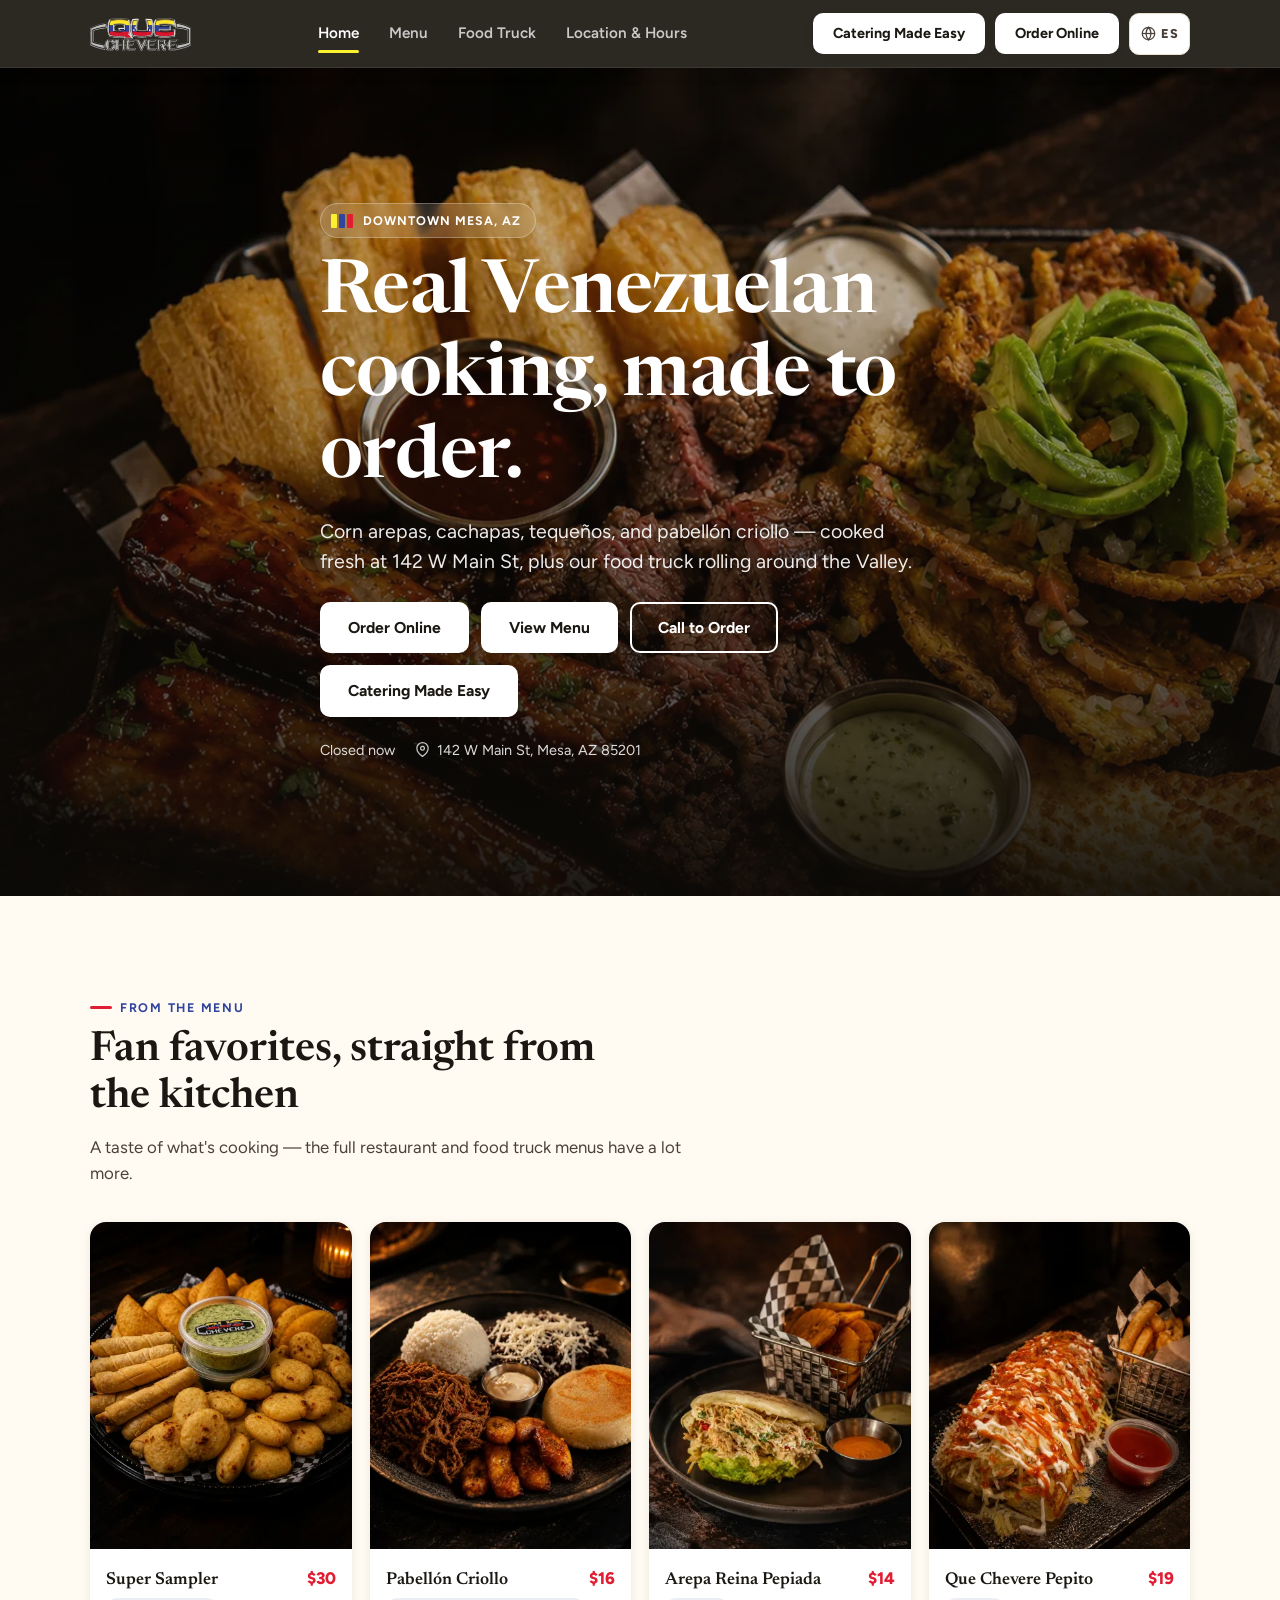
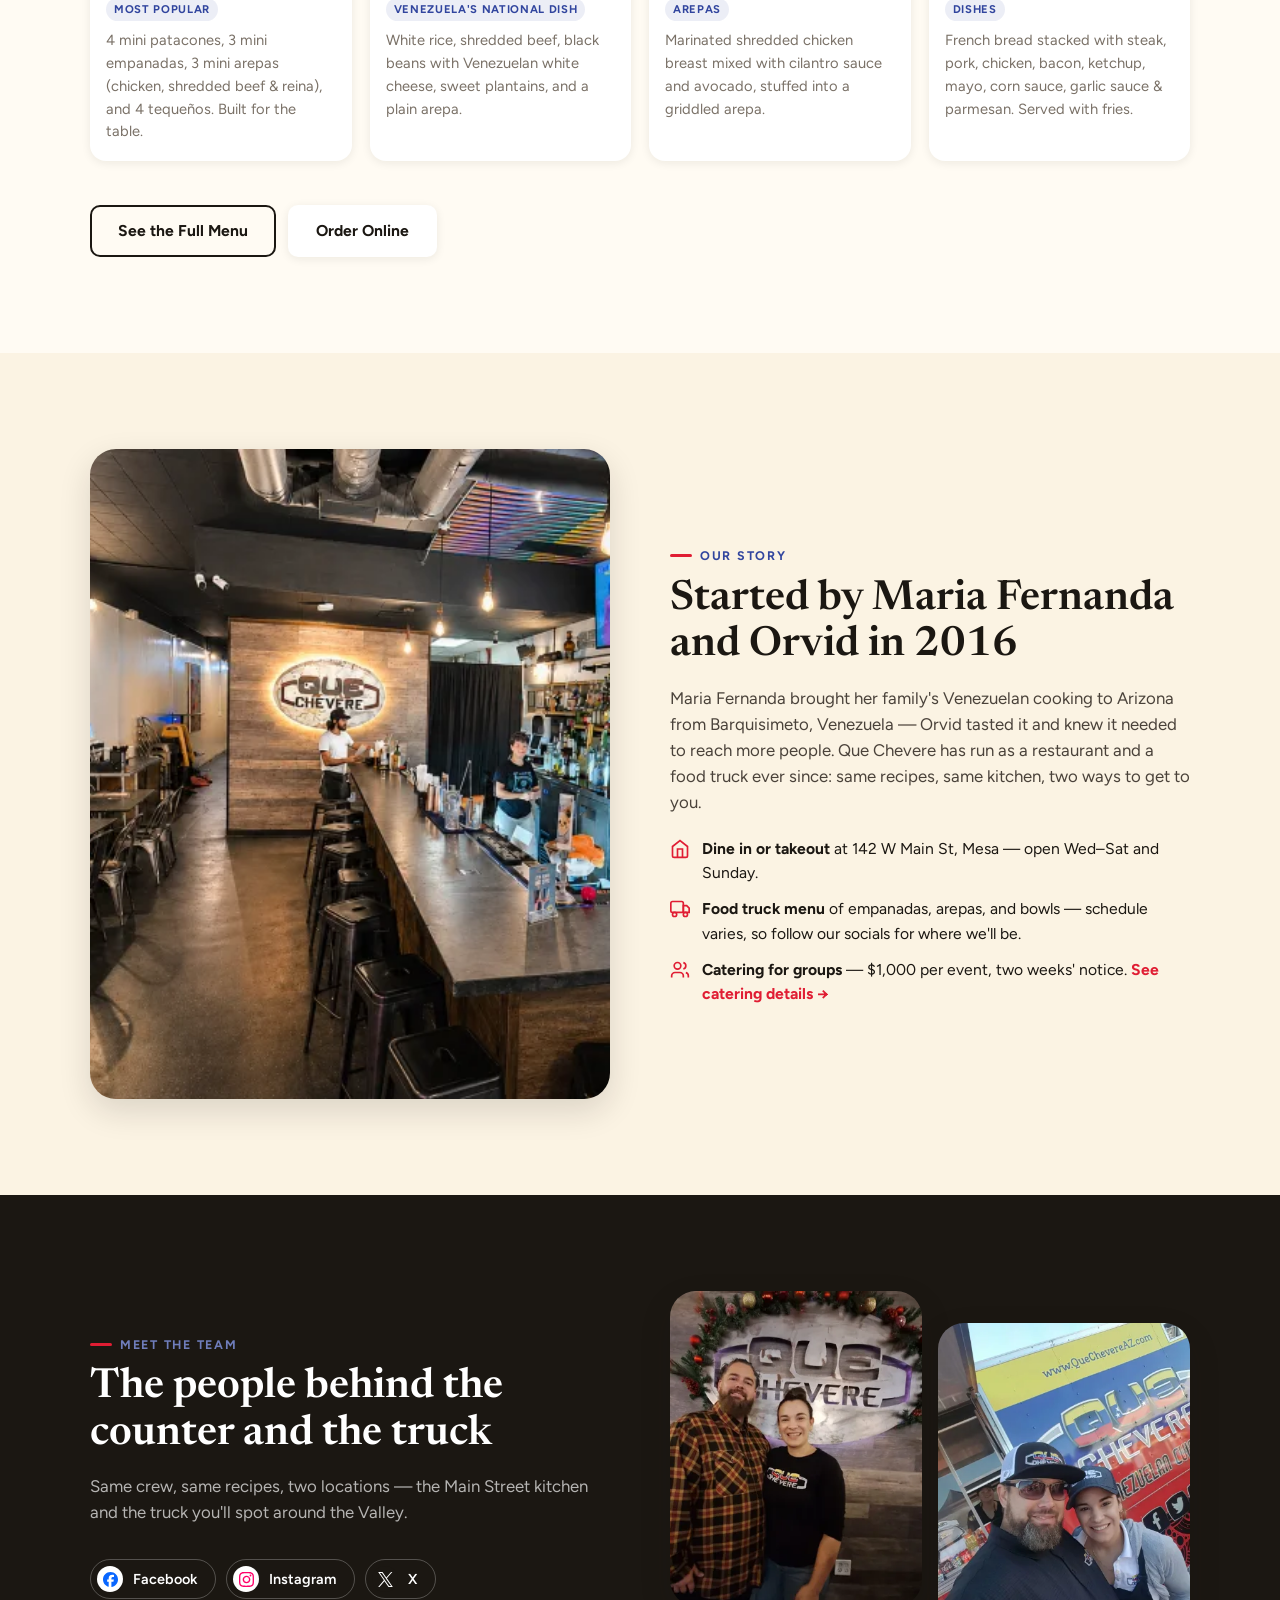
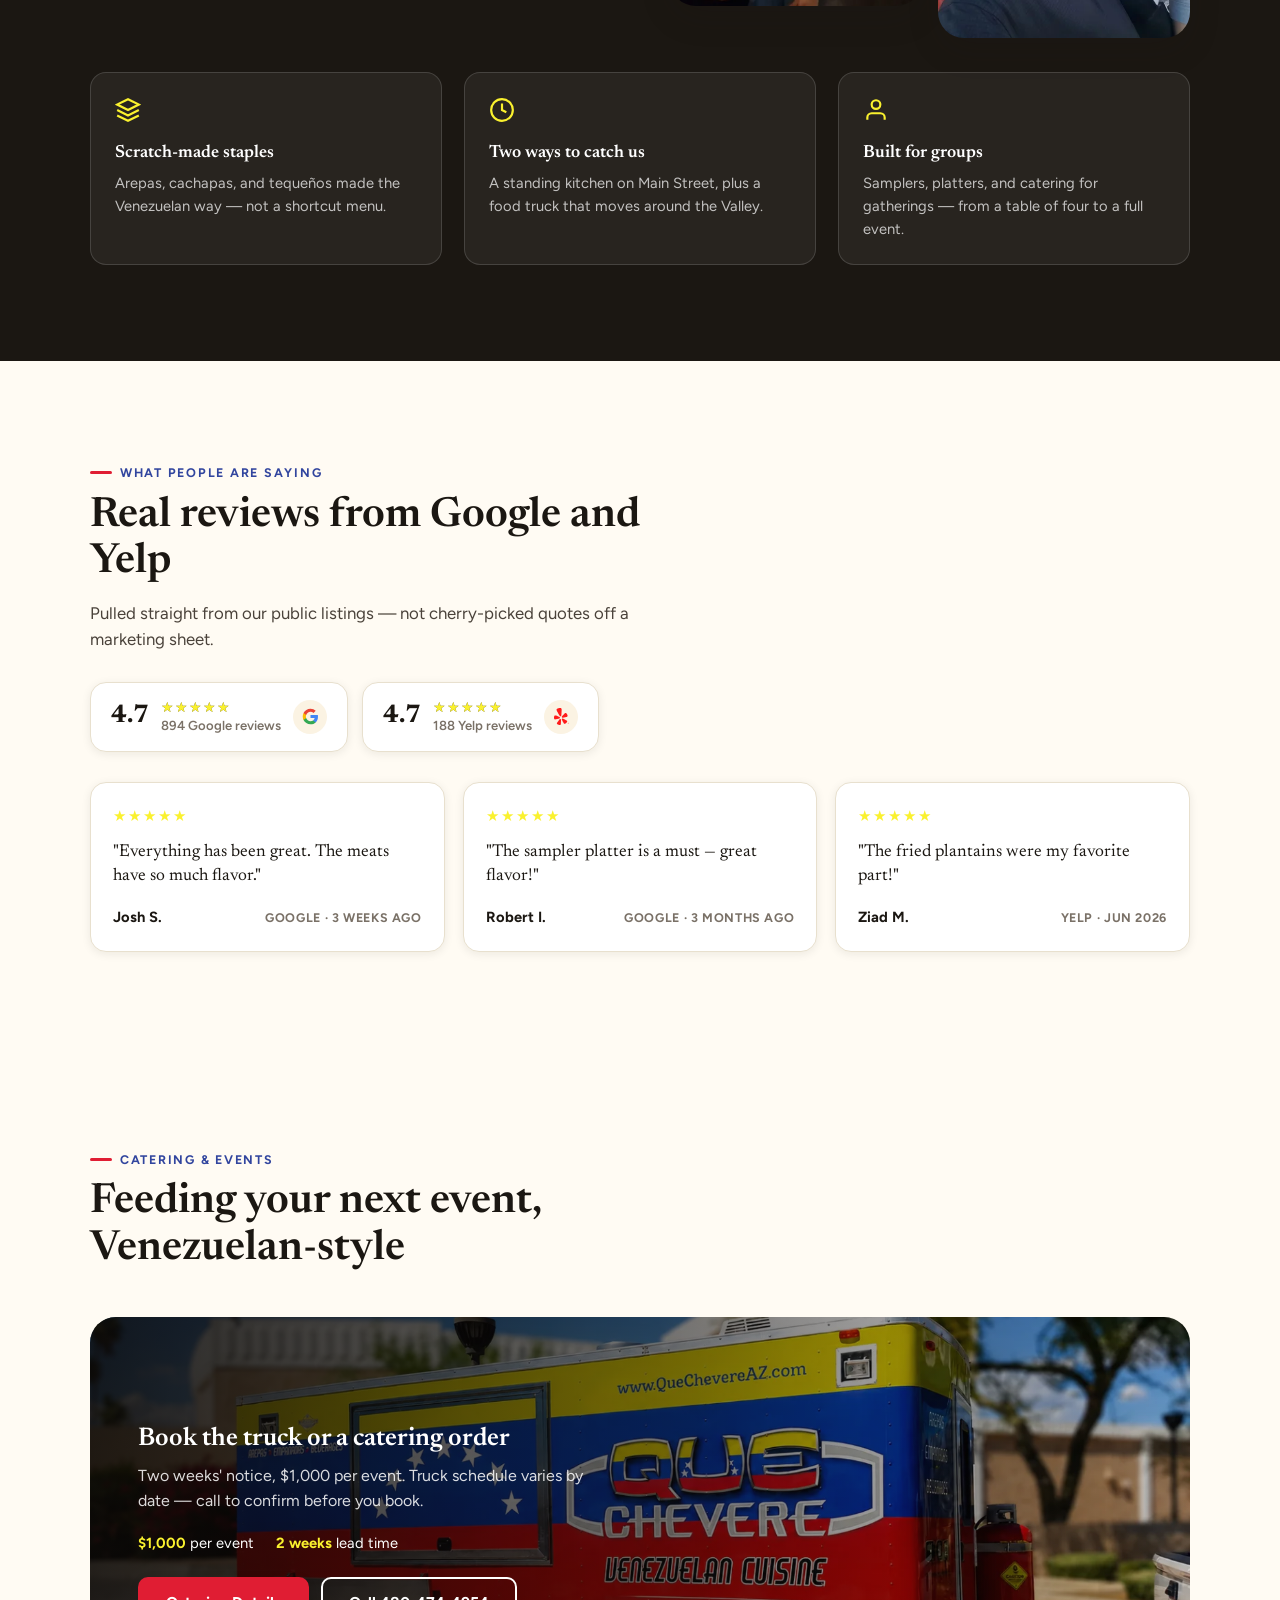
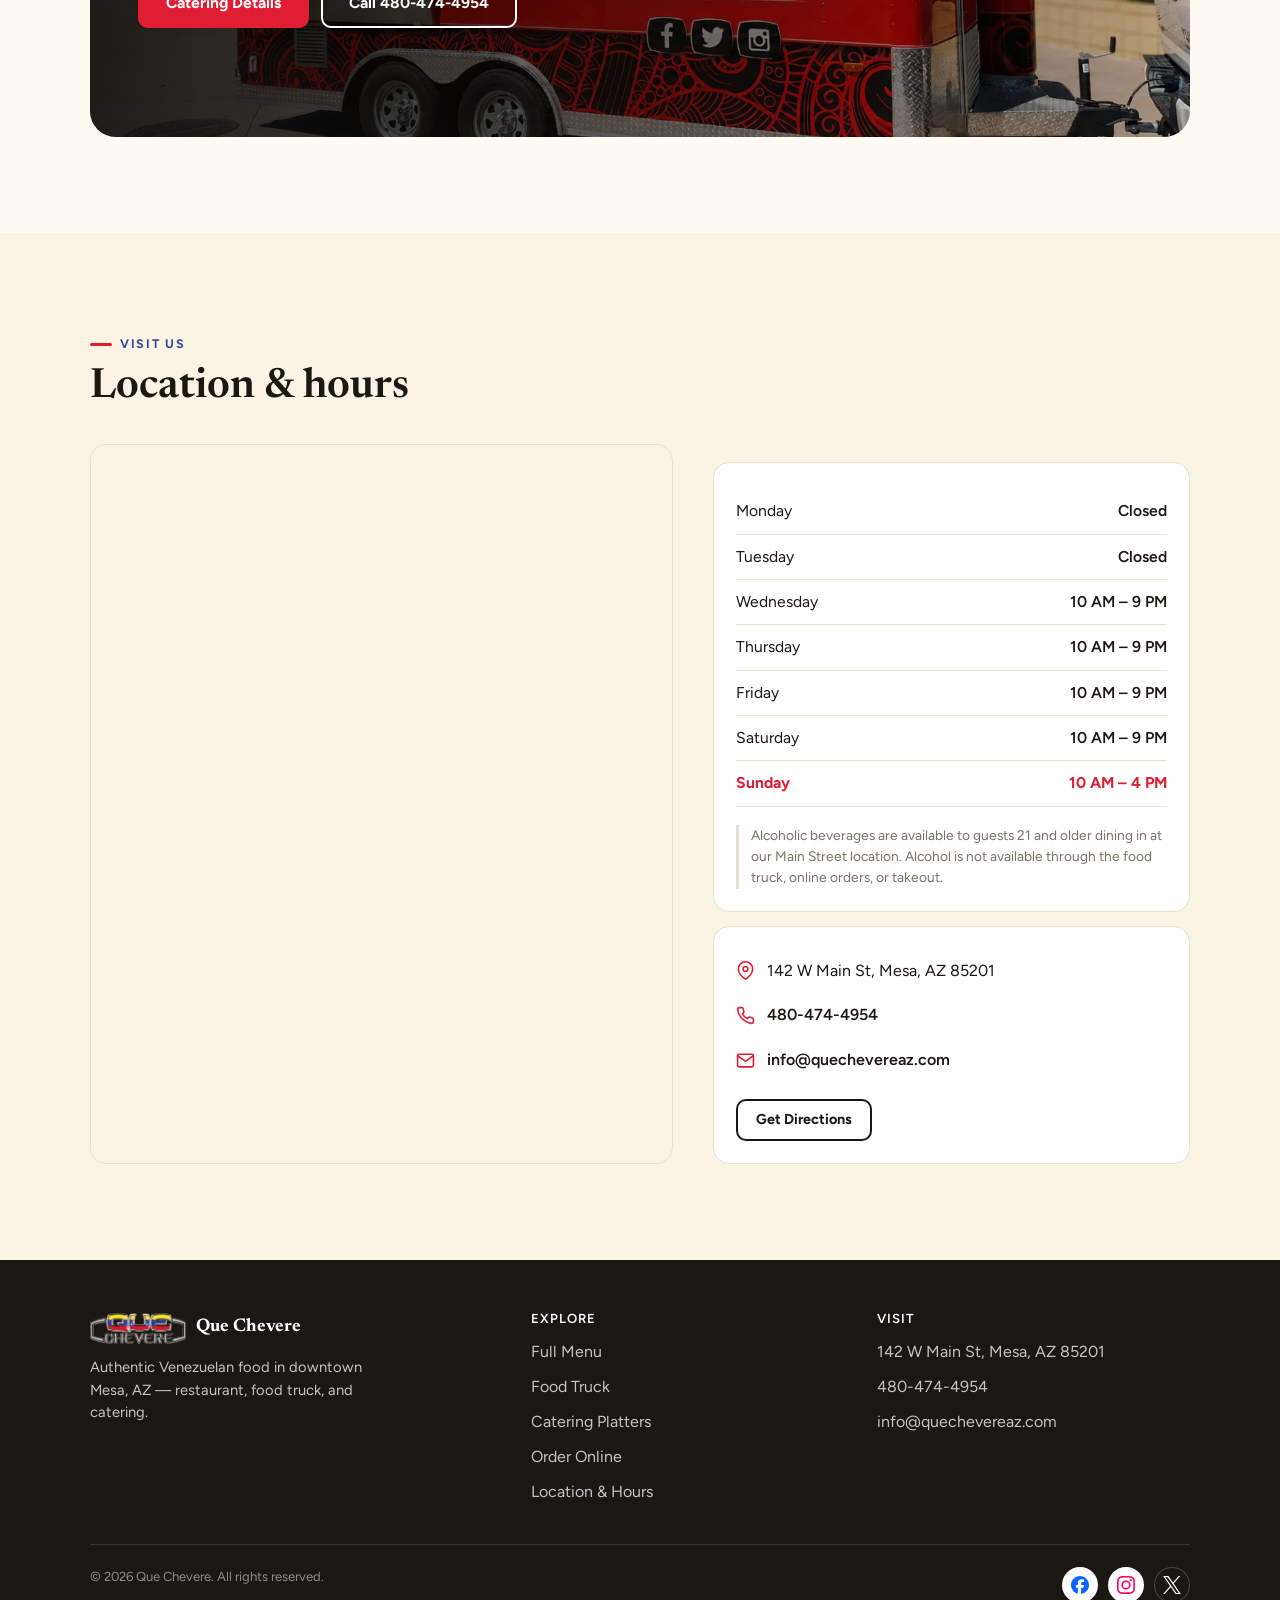
==== index.html @ d68f0d29 "Delete unused carousel images, recolor Catering/Order Online buttons, swap fonts - Remove the now-or" ====
<!DOCTYPE html>
<html lang="en">
<head>
<meta charset="UTF-8">
<meta name="viewport" content="width=device-width, initial-scale=1">
<title data-i18n="home.meta_title">Que Chevere — Authentic Venezuelan Restaurant &amp; Food Truck in Mesa, AZ</title>
<meta name="description" content="Que Chevere serves scratch-made Venezuelan arepas, cachapas, tequeños, and pabellón criollo in downtown Mesa, AZ — dine in, order online, or catch the food truck. 142 W Main St, Mesa, AZ 85201." data-i18n-content="home.meta_desc">
<link rel="canonical" href="https://quechevereaz.com/">
<meta property="og:title" content="Que Chevere — Authentic Venezuelan Restaurant &amp; Food Truck in Mesa, AZ" data-i18n-content="home.og_title">
<meta property="og:description" content="Scratch-made Venezuelan arepas, cachapas, tequeños, and pabellón criollo. Dine in, order online, or catch the food truck around the Valley." data-i18n-content="home.og_desc">
<meta property="og:type" content="restaurant">
<meta property="og:image" content="https://quechevereaz.com/assets/images%20-%20optimized/house-grill-platter-1122w.webp">
<meta name="theme-color" content="#31459E">
<link rel="icon" href="assets/images%20-%20optimized/logo-400w.webp" type="image/webp">
<link rel="apple-touch-icon" href="assets/images%20-%20optimized/logo-400w.webp">
<link rel="stylesheet" href="assets/css/style.css">
<script type="application/ld+json">
{
  "@context": "https://schema.org",
  "@type": "Restaurant",
  "name": "Que Chevere",
  "servesCuisine": "Venezuelan",
  "url": "https://quechevereaz.com/",
  "telephone": "+1-480-474-4954",
  "email": "info@quechevereaz.com",
  "image": "https://quechevereaz.com/assets/images%20-%20optimized/house-grill-platter-1122w.webp",
  "address": {
    "@type": "PostalAddress",
    "streetAddress": "142 W Main St",
    "addressLocality": "Mesa",
    "addressRegion": "AZ",
    "postalCode": "85201",
    "addressCountry": "US"
  },
  "menu": "https://quechevereaz.com/menu.html",
  "acceptsReservations": "False",
  "openingHoursSpecification": [
    { "@type": "OpeningHoursSpecification", "dayOfWeek": ["Wednesday","Thursday","Friday","Saturday"], "opens": "10:00", "closes": "21:00" },
    { "@type": "OpeningHoursSpecification", "dayOfWeek": "Sunday", "opens": "10:00", "closes": "16:00" }
  ],
  "sameAs": [
    "https://www.facebook.com/quechevereaz/",
    "https://www.instagram.com/quechevereaz",
    "https://x.com/quechevereaz"
  ]
}
</script>
</head>
<body class="has-mobile-bar">
<a class="skip-link" href="#main">Skip to content</a>

<header class="site-header">
  <div class="container">
    <a href="index.html" class="brand">
      <img src="assets/images%20-%20optimized/logo-400w.webp" alt="Que Chevere logo">
    </a>
    <nav class="main-nav" aria-label="Primary">
      <a href="index.html" class="is-active" data-i18n="nav.home">Home</a>
      <a href="menu.html" data-i18n="nav.menu">Menu</a>
      <a href="catering.html" data-i18n="nav.catering">Food Truck</a>
      <a href="index.html#location" data-i18n="nav.location">Location &amp; Hours</a>
    </nav>
    <div class="header-actions">
      <a href="platters.html" class="btn btn-sm btn-catering" data-i18n="header.catering">Catering Made Easy</a>
      <a href="https://my-site-109978-105530.square.site/" target="_blank" rel="noopener" class="btn btn-primary btn-sm btn-order" data-i18n="header.order">Order Online</a>
      <button class="lang-toggle" type="button" data-lang-toggle aria-label="Switch to Spanish">
        <svg viewBox="0 0 24 24" fill="none" stroke="currentColor" stroke-width="2"><circle cx="12" cy="12" r="10"/><path d="M2 12h20"/><path d="M12 2a15.3 15.3 0 0 1 4 10 15.3 15.3 0 0 1-4 10 15.3 15.3 0 0 1-4-10 15.3 15.3 0 0 1 4-10z"/></svg>
        <span data-lang-label>ES</span>
      </button>
      <button class="nav-toggle" aria-label="Open menu" aria-expanded="false" data-i18n-aria-label="navtoggle.aria_open">
        <svg viewBox="0 0 24 24" fill="none" stroke="currentColor" stroke-width="2"><path d="M4 7h16M4 12h16M4 17h16"/></svg>
      </button>
    </div>
  </div>
</header>
<nav class="mobile-nav" aria-label="Mobile">
  <a href="index.html" data-i18n="nav.home">Home</a>
  <a href="menu.html" data-i18n="nav.menu">Menu</a>
  <a href="catering.html" data-i18n="nav.catering">Food Truck</a>
  <a href="index.html#location" data-i18n="nav.location">Location &amp; Hours</a>
  <button class="lang-row" type="button" data-lang-toggle aria-label="Switch to Spanish">
    <span data-lang-label-full>Español</span>
    <svg viewBox="0 0 24 24" fill="none" stroke="currentColor" stroke-width="2"><circle cx="12" cy="12" r="10"/><path d="M2 12h20"/><path d="M12 2a15.3 15.3 0 0 1 4 10 15.3 15.3 0 0 1-4 10 15.3 15.3 0 0 1-4-10 15.3 15.3 0 0 1 4-10z"/></svg>
  </button>
  <div class="cta-row">
    <a href="https://my-site-109978-105530.square.site/" target="_blank" rel="noopener" class="btn btn-primary" data-i18n="header.order">Order Online</a>
    <a href="platters.html" class="btn btn-catering" data-i18n="header.catering">Catering Made Easy</a>
  </div>
</nav>

<main id="main">

  <!-- ============ HERO ============ -->
  <section class="hero">
    <img
      src="assets/images%20-%20optimized/house-grill-platter-1122w.webp"
      srcset="assets/images%20-%20optimized/house-grill-platter-400w.webp 400w,
              assets/images%20-%20optimized/house-grill-platter-800w.webp 800w,
              assets/images%20-%20optimized/house-grill-platter-1122w.webp 1122w"
      sizes="100vw"
      alt="A shareable Que Chevere grill platter with churrasco, ribs, tostones, avocado, and dipping sauces"
      fetchpriority="high" decoding="async">
    <div class="container hero-content">
      <span class="hero-eyebrow"><span class="flag"><span></span><span></span><span></span></span> <span data-i18n="home.hero_eyebrow">Downtown Mesa, AZ</span></span>
      <h1 data-i18n="home.hero_title">Real Venezuelan cooking, made to order.</h1>
      <p class="hero-sub" data-i18n="home.hero_sub">Corn arepas, cachapas, tequeños, and pabellón criollo — cooked fresh at 142 W Main St, plus our food truck rolling around the Valley.</p>
      <div class="cta-row">
        <a href="https://my-site-109978-105530.square.site/" target="_blank" rel="noopener" class="btn btn-primary" data-i18n="header.order">Order Online</a>
        <a href="menu.html" class="btn btn-light" data-i18n="home.hero_cta_menu">View Menu</a>
        <a href="tel:+14804744954" class="btn btn-outline" data-i18n="home.hero_cta_call">Call to Order</a>
        <a href="platters.html" class="btn btn-catering" data-i18n="header.catering">Catering Made Easy</a>
      </div>
      <div class="hero-meta">
        <span data-hours-status>Checking hours…</span>
        <span>
          <svg viewBox="0 0 24 24" fill="none" stroke="currentColor" stroke-width="2"><path d="M21 10c0 7-9 13-9 13s-9-6-9-13a9 9 0 0 1 18 0z"/><circle cx="12" cy="10" r="3"/></svg>
          <span data-i18n="home.hero_address_label">142 W Main St, Mesa, AZ 85201</span>
        </span>
      </div>
    </div>
  </section>

  <!-- ============ FAN FAVORITES (food proof + featured dish cards) ============ -->
  <section id="menu">
    <div class="container">
      <span class="eyebrow" data-i18n="home.favs_eyebrow">From the Menu</span>
      <h2 class="section-heading" data-i18n="home.favs_heading">Fan favorites, straight from the kitchen</h2>
      <p class="section-lede" data-i18n="home.favs_lede">A taste of what's cooking — the full restaurant and food truck menus have a lot more.</p>

      <div class="dish-grid">
        <article class="dish-card">
          <div class="dish-card__media">
            <img src="assets/images%20-%20optimized/pasapalos-sampler-800w.webp"
                 srcset="assets/images%20-%20optimized/pasapalos-sampler-400w.webp 400w, assets/images%20-%20optimized/pasapalos-sampler-800w.webp 800w, assets/images%20-%20optimized/pasapalos-sampler-1122w.webp 1122w"
                 sizes="(min-width: 1080px) 25vw, (min-width: 640px) 50vw, 100vw"
                 alt="Super Sampler platter with tequeños, mini empanadas, and mini arepas at Que Chevere" loading="lazy" decoding="async">
          </div>
          <div class="dish-card__body">
            <div class="dish-card__top">
              <span class="dish-card__name">Super Sampler</span>
              <span class="dish-card__price">$30</span>
            </div>
            <span class="dish-card__tag" data-i18n="home.card1_tag">Most Popular</span>
            <p class="dish-card__desc" data-i18n="home.card1_desc">4 mini patacones, 3 mini empanadas, 3 mini arepas (chicken, shredded beef &amp; reina), and 4 tequeños. Built for the table.</p>
          </div>
        </article>

        <article class="dish-card">
          <div class="dish-card__media">
            <img src="assets/images%20-%20optimized/pabellon-criollo-800w.webp"
                 srcset="assets/images%20-%20optimized/pabellon-criollo-400w.webp 400w, assets/images%20-%20optimized/pabellon-criollo-800w.webp 800w, assets/images%20-%20optimized/pabellon-criollo-1122w.webp 1122w"
                 sizes="(min-width: 1080px) 25vw, (min-width: 640px) 50vw, 100vw"
                 alt="Pabellón Criollo with shredded beef, black beans, white rice, sweet plantains, and arepa" loading="lazy" decoding="async">
          </div>
          <div class="dish-card__body">
            <div class="dish-card__top">
              <span class="dish-card__name">Pabellón Criollo</span>
              <span class="dish-card__price">$16</span>
            </div>
            <span class="dish-card__tag" data-i18n="home.card2_tag">Venezuela's National Dish</span>
            <p class="dish-card__desc" data-i18n="home.card2_desc">White rice, shredded beef, black beans with Venezuelan white cheese, sweet plantains, and a plain arepa.</p>
          </div>
        </article>

        <article class="dish-card">
          <div class="dish-card__media">
            <img src="assets/images%20-%20optimized/reina-pepiada-800w.webp"
                 srcset="assets/images%20-%20optimized/reina-pepiada-400w.webp 400w, assets/images%20-%20optimized/reina-pepiada-800w.webp 800w, assets/images%20-%20optimized/reina-pepiada-1122w.webp 1122w"
                 sizes="(min-width: 1080px) 25vw, (min-width: 640px) 50vw, 100vw"
                 alt="Arepa Reina Pepiada stuffed with marinated shredded chicken, cilantro sauce, and avocado" loading="lazy" decoding="async">
          </div>
          <div class="dish-card__body">
            <div class="dish-card__top">
              <span class="dish-card__name">Arepa Reina Pepiada</span>
              <span class="dish-card__price">$14</span>
            </div>
            <span class="dish-card__tag" data-i18n="home.card3_tag">Arepas</span>
            <p class="dish-card__desc" data-i18n="home.card3_desc">Marinated shredded chicken breast mixed with cilantro sauce and avocado, stuffed into a griddled arepa.</p>
          </div>
        </article>

        <article class="dish-card">
          <div class="dish-card__media">
            <img src="assets/images%20-%20optimized/pepito-800w.webp"
                 srcset="assets/images%20-%20optimized/pepito-400w.webp 400w, assets/images%20-%20optimized/pepito-800w.webp 800w, assets/images%20-%20optimized/pepito-1122w.webp 1122w"
                 sizes="(min-width: 1080px) 25vw, (min-width: 640px) 50vw, 100vw"
                 alt="Que Chevere Pepito, a stuffed French bread sandwich with steak, pork, chicken, bacon, and cheese" loading="lazy" decoding="async">
          </div>
          <div class="dish-card__body">
            <div class="dish-card__top">
              <span class="dish-card__name">Que Chevere Pepito</span>
              <span class="dish-card__price">$19</span>
            </div>
            <span class="dish-card__tag" data-i18n="home.card4_tag">Dishes</span>
            <p class="dish-card__desc" data-i18n="home.card4_desc">French bread stacked with steak, pork, chicken, bacon, ketchup, mayo, corn sauce, garlic sauce &amp; parmesan. Served with fries.</p>
          </div>
        </article>
      </div>

      <div class="cta-row mt-lg">
        <a href="menu.html" class="btn btn-outline-dark" data-i18n="home.see_full_menu">See the Full Menu</a>
        <a href="https://my-site-109978-105530.square.site/" target="_blank" rel="noopener" class="btn btn-primary" data-i18n="header.order">Order Online</a>
      </div>
    </div>
  </section>

  <!-- ============ STORY / TWO WAYS TO EAT ============ -->
  <section class="band-paper-dim">
    <div class="container split">
      <div class="split-media">
        <img src="assets/images%20-%20optimized/restaurant-interior-800w.webp"
             srcset="assets/images%20-%20optimized/restaurant-interior-400w.webp 400w, assets/images%20-%20optimized/restaurant-interior-800w.webp 800w, assets/images%20-%20optimized/restaurant-interior-1600w.webp 1600w"
             sizes="(min-width: 900px) 50vw, 100vw"
             alt="Que Chevere dining room interior in downtown Mesa" loading="lazy" decoding="async">
      </div>
      <div class="split-body">
        <span class="eyebrow" data-i18n="home.story_eyebrow">Our Story</span>
        <h2 class="section-heading" data-i18n="home.story_heading">Started by Maria Fernanda and Orvid in 2016</h2>
        <p class="section-lede" data-i18n="home.story_lede">Maria Fernanda brought her family's Venezuelan cooking to Arizona from Barquisimeto, Venezuela — Orvid tasted it and knew it needed to reach more people. Que Chevere has run as a restaurant and a food truck ever since: same recipes, same kitchen, two ways to get to you.</p>
        <ul class="fact-list">
          <li>
            <svg viewBox="0 0 24 24" fill="none" stroke="currentColor" stroke-width="2"><path d="M3 9l9-7 9 7v11a2 2 0 0 1-2 2H5a2 2 0 0 1-2-2z"/><path d="M9 22V12h6v10"/></svg>
            <span data-i18n-html="home.fact1_html"><strong>Dine in or takeout</strong> at 142 W Main St, Mesa — open Wed–Sat and Sunday.</span>
          </li>
          <li>
            <svg viewBox="0 0 24 24" fill="none" stroke="currentColor" stroke-width="2"><rect x="1" y="3" width="15" height="13" rx="2"/><path d="M16 8h4l3 3v5h-7z"/><circle cx="5.5" cy="18.5" r="2.5"/><circle cx="18.5" cy="18.5" r="2.5"/></svg>
            <span data-i18n-html="home.fact2_html"><strong>Food truck menu</strong> of empanadas, arepas, and bowls — schedule varies, so follow our socials for where we'll be.</span>
          </li>
          <li>
            <svg viewBox="0 0 24 24" fill="none" stroke="currentColor" stroke-width="2"><path d="M16 21v-2a4 4 0 0 0-4-4H6a4 4 0 0 0-4 4v2"/><circle cx="9" cy="7" r="4"/><path d="M22 21v-2a4 4 0 0 0-3-3.87"/><path d="M16 3.13a4 4 0 0 1 0 7.75"/></svg>
            <span data-i18n-html="home.fact3_html"><strong>Catering for groups</strong> — $1,000 per event, two weeks' notice. <a href="catering.html" style="color:var(--red); font-weight:700;">See catering details →</a></span>
          </li>
        </ul>
      </div>
    </div>
  </section>

  <!-- ============ TRUST / TEAM / SOCIAL ============ -->
  <section class="band-dark">
    <div class="container">
      <div class="split reverse">
        <div class="split-body">
          <span class="eyebrow" data-i18n="home.team_eyebrow">Meet the Team</span>
          <h2 class="section-heading" data-i18n="home.team_heading">The people behind the counter and the truck</h2>
          <p class="section-lede muted" data-i18n="home.team_lede">Same crew, same recipes, two locations — the Main Street kitchen and the truck you'll spot around the Valley.</p>
          <div class="social-row">
            <a class="social-pill" href="https://www.facebook.com/quechevereaz/" target="_blank" rel="noopener">
              <span class="social-pill__icon"><svg viewBox="0 0 24 24" fill="#0866FF" aria-hidden="true"><path d="M9.101 23.691v-7.98H6.627v-3.667h2.474v-1.58c0-4.085 1.848-5.978 5.858-5.978.401 0 .955.042 1.468.103a8.68 8.68 0 0 1 1.141.195v3.325a8.623 8.623 0 0 0-.653-.036 26.805 26.805 0 0 0-.733-.009c-.707 0-1.259.096-1.675.309a1.686 1.686 0 0 0-.679.622c-.258.42-.374.995-.374 1.752v1.297h3.919l-.386 2.103-.287 1.564h-3.246v8.245C19.396 23.238 24 18.179 24 12.044c0-6.627-5.373-12-12-12s-12 5.373-12 12c0 5.628 3.874 10.35 9.101 11.647Z"/></svg></span>
              Facebook
            </a>
            <a class="social-pill" href="https://www.instagram.com/quechevereaz" target="_blank" rel="noopener">
              <span class="social-pill__icon"><svg viewBox="0 0 24 24" fill="#FF0069" aria-hidden="true"><path d="M7.0301.084c-1.2768.0602-2.1487.264-2.911.5634-.7888.3075-1.4575.72-2.1228 1.3877-.6652.6677-1.075 1.3368-1.3802 2.127-.2954.7638-.4956 1.6365-.552 2.914-.0564 1.2775-.0689 1.6882-.0626 4.947.0062 3.2586.0206 3.6671.0825 4.9473.061 1.2765.264 2.1482.5635 2.9107.308.7889.72 1.4573 1.388 2.1228.6679.6655 1.3365 1.0743 2.1285 1.38.7632.295 1.6361.4961 2.9134.552 1.2773.056 1.6884.069 4.9462.0627 3.2578-.0062 3.668-.0207 4.9478-.0814 1.28-.0607 2.147-.2652 2.9098-.5633.7889-.3086 1.4578-.72 2.1228-1.3881.665-.6682 1.0745-1.3378 1.3795-2.1284.2957-.7632.4966-1.636.552-2.9124.056-1.2809.0692-1.6898.063-4.948-.0063-3.2583-.021-3.6668-.0817-4.9465-.0607-1.2797-.264-2.1487-.5633-2.9117-.3084-.7889-.72-1.4568-1.3876-2.1228C21.2982 1.33 20.628.9208 19.8378.6165 19.074.321 18.2017.1197 16.9244.0645 15.6471.0093 15.236-.005 11.977.0014 8.718.0076 8.31.0215 7.0301.0839m.1402 21.6932c-1.17-.0509-1.8053-.2453-2.2287-.408-.5606-.216-.96-.4771-1.3819-.895-.422-.4178-.6811-.8186-.9-1.378-.1644-.4234-.3624-1.058-.4171-2.228-.0595-1.2645-.072-1.6442-.079-4.848-.007-3.2037.0053-3.583.0607-4.848.05-1.169.2456-1.805.408-2.2282.216-.5613.4762-.96.895-1.3816.4188-.4217.8184-.6814 1.3783-.9003.423-.1651 1.0575-.3614 2.227-.4171 1.2655-.06 1.6447-.072 4.848-.079 3.2033-.007 3.5835.005 4.8495.0608 1.169.0508 1.8053.2445 2.228.408.5608.216.96.4754 1.3816.895.4217.4194.6816.8176.9005 1.3787.1653.4217.3617 1.056.4169 2.2263.0602 1.2655.0739 1.645.0796 4.848.0058 3.203-.0055 3.5834-.061 4.848-.051 1.17-.245 1.8055-.408 2.2294-.216.5604-.4763.96-.8954 1.3814-.419.4215-.8181.6811-1.3783.9-.4224.1649-1.0577.3617-2.2262.4174-1.2656.0595-1.6448.072-4.8493.079-3.2045.007-3.5825-.006-4.848-.0608M16.953 5.5864A1.44 1.44 0 1 0 18.39 4.144a1.44 1.44 0 0 0-1.437 1.4424M5.8385 12.012c.0067 3.4032 2.7706 6.1557 6.173 6.1493 3.4026-.0065 6.157-2.7701 6.1506-6.1733-.0065-3.4032-2.771-6.1565-6.174-6.1498-3.403.0067-6.156 2.771-6.1496 6.1738M8 12.0077a4 4 0 1 1 4.008 3.9921A3.9996 3.9996 0 0 1 8 12.0077"/></svg></span>
              Instagram
            </a>
            <a class="social-pill" href="https://x.com/quechevereaz" target="_blank" rel="noopener">
              <span class="social-pill__icon social-pill__icon--x"><svg viewBox="0 0 24 24" fill="#FFFFFF" aria-hidden="true"><path d="M14.234 10.162 22.977 0h-2.072l-7.591 8.824L7.251 0H.258l9.168 13.343L.258 24H2.33l8.016-9.318L16.749 24h6.993zm-2.837 3.299-.929-1.329L3.076 1.56h3.182l5.965 8.532.929 1.329 7.754 11.09h-3.182z"/></svg></span>
              X
            </a>
          </div>
        </div>
        <div class="split-media" style="display:grid; grid-template-columns:1fr 1fr; gap:16px;">
          <img src="assets/images%20-%20optimized/owners-store-800w.webp"
               srcset="assets/images%20-%20optimized/owners-store-400w.webp 400w, assets/images%20-%20optimized/owners-store-800w.webp 800w, assets/images%20-%20optimized/owners-store-926w.webp 926w"
               sizes="(min-width: 900px) 25vw, 45vw"
               alt="Que Chevere team at the Main Street restaurant" loading="lazy" decoding="async" style="border-radius:var(--radius-lg); box-shadow:var(--shadow-md); aspect-ratio:4/5; object-fit:cover;">
          <img src="assets/images%20-%20optimized/owners-food-truck-800w.webp"
               srcset="assets/images%20-%20optimized/owners-food-truck-400w.webp 400w, assets/images%20-%20optimized/owners-food-truck-800w.webp 800w, assets/images%20-%20optimized/owners-food-truck-972w.webp 972w"
               sizes="(min-width: 900px) 25vw, 45vw"
               alt="Que Chevere team at the food truck" loading="lazy" decoding="async" style="border-radius:var(--radius-lg); box-shadow:var(--shadow-md); aspect-ratio:4/5; object-fit:cover; margin-top:32px;">
        </div>
      </div>

      <div class="trust-bar">
        <div class="trust-card">
          <svg viewBox="0 0 24 24" fill="none" stroke="currentColor" stroke-width="2"><path d="M12 2 2 7l10 5 10-5-10-5z"/><path d="M2 17l10 5 10-5"/><path d="M2 12l10 5 10-5"/></svg>
          <h3 data-i18n="home.trust1_h">Scratch-made staples</h3>
          <p data-i18n="home.trust1_p">Arepas, cachapas, and tequeños made the Venezuelan way — not a shortcut menu.</p>
        </div>
        <div class="trust-card">
          <svg viewBox="0 0 24 24" fill="none" stroke="currentColor" stroke-width="2"><circle cx="12" cy="12" r="10"/><path d="M12 6v6l4 2"/></svg>
          <h3 data-i18n="home.trust2_h">Two ways to catch us</h3>
          <p data-i18n="home.trust2_p">A standing kitchen on Main Street, plus a food truck that moves around the Valley.</p>
        </div>
        <div class="trust-card">
          <svg viewBox="0 0 24 24" fill="none" stroke="currentColor" stroke-width="2"><path d="M20 21v-2a4 4 0 0 0-4-4H8a4 4 0 0 0-4 4v2"/><circle cx="12" cy="7" r="4"/></svg>
          <h3 data-i18n="home.trust3_h">Built for groups</h3>
          <p data-i18n="home.trust3_p">Samplers, platters, and catering for gatherings — from a table of four to a full event.</p>
        </div>
      </div>
    </div>
  </section>

  <!-- ============ REVIEWS ============ -->
  <section id="reviews">
    <div class="container">
      <span class="eyebrow" data-i18n="home.reviews_eyebrow">What People Are Saying</span>
      <h2 class="section-heading" data-i18n="home.reviews_heading">Real reviews from Google and Yelp</h2>
      <p class="section-lede" data-i18n="home.reviews_lede">Pulled straight from our public listings — not cherry-picked quotes off a marketing sheet.</p>

      <div class="rating-badges">
        <div class="rating-badge">
          <span class="rating-badge__score">4.7</span>
          <span class="rating-badge__meta">
            <span class="rating-badge__stars">★★★★★</span>
            <span class="rating-badge__count" data-i18n="home.google_count">894 Google reviews</span>
          </span>
          <a class="rating-badge__link" href="https://www.google.com/maps/search/Que+Chevere+142+W+Main+St+Mesa+AZ+85201" target="_blank" rel="noopener" data-i18n-aria-label="home.read_google" aria-label="Read More on Google">
            <svg viewBox="0 0 24 24" aria-hidden="true"><path d="M22.56 12.25c0-.78-.07-1.53-.2-2.25H12v4.26h5.92c-.26 1.37-1.04 2.53-2.21 3.31v2.77h3.57c2.08-1.92 3.28-4.74 3.28-8.09z" fill="#4285F4"/><path d="M12 23c2.97 0 5.46-.98 7.28-2.66l-3.57-2.77c-.98.66-2.23 1.06-3.71 1.06-2.86 0-5.29-1.93-6.16-4.53H2.18v2.84C3.99 20.53 7.7 23 12 23z" fill="#34A853"/><path d="M5.84 14.09c-.22-.66-.35-1.36-.35-2.09s.13-1.43.35-2.09V7.07H2.18C1.43 8.55 1 10.22 1 12s.43 3.45 1.18 4.93l2.85-2.22.81-.62z" fill="#FBBC05"/><path d="M12 5.38c1.62 0 3.06.56 4.21 1.64l3.15-3.15C17.45 2.09 14.97 1 12 1 7.7 1 3.99 3.47 2.18 7.07l3.66 2.84c.87-2.6 3.3-4.53 6.16-4.53z" fill="#EA4335"/></svg>
          </a>
        </div>
        <div class="rating-badge">
          <span class="rating-badge__score">4.7</span>
          <span class="rating-badge__meta">
            <span class="rating-badge__stars">★★★★★</span>
            <span class="rating-badge__count" data-i18n="home.yelp_count">188 Yelp reviews</span>
          </span>
          <a class="rating-badge__link" href="https://www.yelp.com/biz/que-chevere-mesa" target="_blank" rel="noopener" data-i18n-aria-label="home.read_yelp" aria-label="Read More on Yelp">
            <svg viewBox="0 0 24 24" fill="#FF1A1A" aria-hidden="true"><path d="m7.6885 15.1415-3.6715.8483c-.3769.0871-.755.183-1.1452.155-.2611-.0188-.5122-.0414-.7606-.213a1.179 1.179 0 0 1-.331-.3594c-.3486-.5519-.3656-1.3661-.3697-2.0004a6.2874 6.2874 0 0 1 .3314-2.0642 1.857 1.857 0 0 1 .1073-.2474 2.3426 2.3426 0 0 1 .1255-.2165 2.4572 2.4572 0 0 1 .1563-.1975 1.1736 1.1736 0 0 1 .399-.2831 1.082 1.082 0 0 1 .4592-.0837c.2355.0016.5139.052.91.1734.0555.0191.1237.0382.1856.0572.3277.1013.7048.2404 1.1499.3987.6863.2404 1.3663.487 2.0463.7397l1.2117.4423c.2217.0807.4363.18.6412.297.174.0984.3273.2298.4512.387a1.217 1.217 0 0 1 .192.4309 1.2205 1.2205 0 0 1-.872 1.4522c-.0468.0151-.0852.0239-.1085.0293l-1.105.2553-.0031-.001zM18.8208 7.565a1.8506 1.8506 0 0 0-.2042-.1754 2.4082 2.4082 0 0 0-.2077-.1394 2.3607 2.3607 0 0 0-.2269-.109 1.1705 1.1705 0 0 0-.482-.0796 1.0862 1.0862 0 0 0-.4498.1263c-.2107.1048-.4388.2732-.742.5551-.042.0417-.0947.0886-.142.133-.2502.2351-.5286.5252-.8599.863a114.6363 114.6363 0 0 0-1.5166 1.5629l-.8962.9293a4.1897 4.1897 0 0 0-.4466.5483 1.541 1.541 0 0 0-.2364.5459 1.2199 1.2199 0 0 0 .0107.4518l.0046.02a1.218 1.218 0 0 0 1.4184.923 1.162 1.162 0 0 0 .1105-.0213l4.7781-1.104c.3766-.087.7587-.1667 1.097-.3631.2269-.1316.4428-.262.5909-.5252a1.1793 1.1793 0 0 0 .1405-.4683c.0733-.6512-.2668-1.3908-.5403-1.963a6.2792 6.2792 0 0 0-1.2001-1.7103zM8.9703.0754a8.6724 8.6724 0 0 0-.83.1564c-.2754.066-.548.1383-.8146.2236-.868.2844-2.0884.8063-2.295 1.8065-.1165.5655.1595 1.1439.3737 1.66.2595.6254.614 1.1889.9373 1.7777.8543 1.5545 1.7245 3.0993 2.5922 4.6457.259.4617.5416 1.0464 1.043 1.2856a1.058 1.058 0 0 0 .1013.0383c.2248.0851.4699.1016.7041.0471a4.3015 4.3015 0 0 0 .0418-.0097 1.2136 1.2136 0 0 0 .5658-.3397 1.1033 1.1033 0 0 0 .079-.0822c.3463-.435.3454-1.0833.3764-1.6134.1042-1.771.2139-3.5423.3009-5.3142.0332-.6712.1055-1.3333.0655-2.0096-.0328-.5579-.0368-1.1984-.3891-1.6563-.6218-.8073-1.9476-.741-2.8523-.6158zm2.084 15.9505a1.1053 1.1053 0 0 0-1.2306-.4145 1.1398 1.1398 0 0 0-.1526.0633 1.4806 1.4806 0 0 0-.2171.1354c-.1992.1475-.3668.3392-.5196.5315-.0386.049-.074.1143-.12.1562l-.7686 1.0573a113.9168 113.9168 0 0 0-1.2913 1.789c-.278.3895-.5184.7184-.7083 1.0094-.036.0547-.0734.116-.1075.1647-.2277.3522-.3566.6092-.4228.8381a1.0945 1.0945 0 0 0-.046.4721c.0211.1655.0768.3246.1635.467.046.0715.0957.1406.1487.207a2.334 2.334 0 0 0 .1754.1825 1.843 1.843 0 0 0 .2108.1732c.5304.369 1.1112.6342 1.722.8391a6.0958 6.0958 0 0 0 1.5716.3004c.091.0046.1821.0025.2728-.006a2.3878 2.3878 0 0 0 .2506-.0351 2.3862 2.3862 0 0 0 .2447-.071 1.1927 1.1927 0 0 0 .4175-.2658c.1127-.113.1994-.249.2541-.3989.0889-.2214.1473-.5026.1857-.92.0034-.0593.0118-.1305.0177-.1958.0304-.3463.0443-.7531.0666-1.2315.0375-.7357.067-1.4681.0903-2.2026 0 0 .0495-1.3053.0494-1.306.0113-.3008.002-.6342-.0814-.9336a1.396 1.396 0 0 0-.1756-.4054zm8.6754 2.0439c-.1605-.176-.3878-.3514-.7462-.5682-.0518-.0288-.1124-.0674-.1684-.1009-.2985-.1795-.658-.3684-1.078-.5965a120.7615 120.7615 0 0 0-1.9427-1.042l-1.1515-.6107c-.0597-.0175-.1203-.0607-.1766-.0878-.2212-.1058-.4558-.2045-.6992-.2498a1.4915 1.4915 0 0 0-.2545-.0265 1.1527 1.1527 0 0 0-.1648.01 1.1077 1.1077 0 0 0-.9227.9133 1.4186 1.4186 0 0 0 .0159.439c.0563.3065.1932.6096.3346.875l.615 1.1526c.3422.65.6884 1.2963 1.0435 1.9406.229.4202.4196.7799.5982 1.078.0338.056.0721.1163.1011.1682.2173.3584.392.584.569.7458.1146.1107.252.195.4026.247.1583.0525.326.071.4919.0546a2.368 2.368 0 0 0 .251-.0435c.0817-.022.1622-.048.241-.0784a1.863 1.863 0 0 0 .2475-.1143 6.1018 6.1018 0 0 0 1.2818-.9597c.4596-.4522.8659-.9454 1.182-1.51.044-.08.0819-.163.1138-.2483a2.49 2.49 0 0 0 .0773-.2411c.0186-.083.033-.1669.0429-.2513a1.188 1.188 0 0 0-.0565-.491 1.0933 1.0933 0 0 0-.248-.4041zm2.86 3.742a.8523.8523 0 0 1-.111.4236c-.074.132-.178.2377-.3115.3172a.8428.8428 0 0 1-.4385.119.847.847 0 0 1-.4373-.1179.8526.8526 0 0 1-.3125-.3171.8548.8548 0 0 1-.111-.4248c0-.1526.038-.2958.1143-.4294a.8405.8405 0 0 1 .315-.3159.849.849 0 0 1 .4315-.1156.8514.8514 0 0 1 .4294.1144.84.84 0 0 1 .316.3148.8494.8494 0 0 1 .1156.4317zm-.1202 0c0-.1328-.0332-.256-.0996-.3698s-.1564-.2038-.2702-.2702a.7125.7125 0 0 0-.371-.1007.7204.7204 0 0 0-.3698.0996.7487.7487 0 0 0-.2713.2702.7181.7181 0 0 0-.0996.3709c0 .132.0332.2557.0996.371a.7355.7355 0 0 0 .2713.2713.7354.7354 0 0 0 .3698.0985.7205.7205 0 0 0 .3698-.0996.7423.7423 0 0 0 .2702-.2691.7186.7186 0 0 0 .1008-.3721zm-.577.0584.2724.4522h-.1922l-.237-.4052h-.1546v.4052h-.1695v-1.02h.2988c.1268 0 .2195.0247.2783.0744.0595.0496.0892.1252.0892.2267a.2785.2785 0 0 1-.0492.1625c-.032.0466-.0775.0813-.1362.1042zm-.0412-.1408a.1532.1532 0 0 0 .056-.1214c0-.0573-.0164-.0981-.0491-.1225-.0329-.0251-.0847-.0377-.1557-.0377h-.1214v.3285h.1237c.061 0 .1098-.0157.1465-.047z"/></svg>
          </a>
        </div>
      </div>

      <div class="review-grid">
        <article class="review-card">
          <span class="review-card__stars">★★★★★</span>
          <p class="review-card__quote">"Everything has been great. The meats have so much flavor."</p>
          <div class="review-card__meta">
            <span class="review-card__author">Josh S.</span>
            <span class="review-card__source" data-i18n="home.review1_source">Google · 3 weeks ago</span>
          </div>
        </article>

        <article class="review-card">
          <span class="review-card__stars">★★★★★</span>
          <p class="review-card__quote">"The sampler platter is a must — great flavor!"</p>
          <div class="review-card__meta">
            <span class="review-card__author">Robert I.</span>
            <span class="review-card__source" data-i18n="home.review2_source">Google · 3 months ago</span>
          </div>
        </article>

        <article class="review-card">
          <span class="review-card__stars">★★★★★</span>
          <p class="review-card__quote">"The fried plantains were my favorite part!"</p>
          <div class="review-card__meta">
            <span class="review-card__author">Ziad M.</span>
            <span class="review-card__source" data-i18n="home.review3_source">Yelp · Jun 2026</span>
          </div>
        </article>
      </div>
    </div>
  </section>

  <!-- ============ CATERING TEASER ============ -->
  <section>
    <div class="container">
      <span class="eyebrow" data-i18n="home.catering_eyebrow">Catering &amp; Events</span>
      <h2 class="section-heading" data-i18n="home.catering_heading">Feeding your next event, Venezuelan-style</h2>
      <div class="catering-teaser mt-lg">
        <img src="assets/images%20-%20optimized/trailer-1600w.webp"
             srcset="assets/images%20-%20optimized/trailer-400w.webp 400w, assets/images%20-%20optimized/trailer-800w.webp 800w, assets/images%20-%20optimized/trailer-1600w.webp 1600w"
             sizes="100vw"
             alt="The Que Chevere food truck" loading="lazy" decoding="async">
        <div class="catering-teaser-body">
          <h3 style="font-family:var(--font-display); font-size:1.6rem;" data-i18n="home.catering_body_h">Book the truck or a catering order</h3>
          <p style="margin-top:10px; color:rgba(255,255,255,0.85);" data-i18n="home.catering_body_p">Two weeks' notice, $1,000 per event. Truck schedule varies by date — call to confirm before you book.</p>
          <div class="catering-facts">
            <span data-i18n-html="home.catering_fact1_html"><b>$1,000</b> per event</span>
            <span data-i18n-html="home.catering_fact2_html"><b>2 weeks</b> lead time</span>
          </div>
          <div class="cta-row" style="margin-top:22px;">
            <a href="catering.html" class="btn btn-primary" data-i18n="home.catering_details_btn">Catering Details</a>
            <a href="tel:+14804744954" class="btn btn-outline" data-i18n="mobile.call">Call 480-474-4954</a>
          </div>
        </div>
      </div>
    </div>
  </section>

  <!-- ============ LOCATION & HOURS ============ -->
  <section id="location" class="band-paper-dim">
    <div class="container">
      <span class="eyebrow" data-i18n="home.location_eyebrow">Visit Us</span>
      <h2 class="section-heading" data-i18n="home.location_heading">Location &amp; hours</h2>
      <div class="location-grid">
        <div class="map-embed">
          <iframe
            src="https://www.google.com/maps/embed?pb=!1m18!1m12!1m3!1d3330.3021129683752!2d-111.835617!3d33.4153671!2m3!1f0!2f0!3f0!3m2!1i1024!2i768!4f13.1!3m3!1m2!1s0x872ba7b6ba7a7f9d%3A0xb6351d45787306ad!2sQue%20Chevere!5e0!3m2!1sen!2sus!4v1784074271092!5m2!1sen!2sus"
            title="Map to Que Chevere, 142 W Main St, Mesa, AZ 85201"
            loading="lazy" referrerpolicy="strict-origin-when-cross-origin"></iframe>
        </div>
        <div>
          <div class="contact-card">
            <table class="hours-table">
              <tbody>
                <tr data-day="mon"><td data-i18n="home.day_mon">Monday</td><td data-i18n="home.closed">Closed</td></tr>
                <tr data-day="tue"><td data-i18n="home.day_tue">Tuesday</td><td data-i18n="home.closed">Closed</td></tr>
                <tr data-day="wed"><td data-i18n="home.day_wed">Wednesday</td><td data-i18n="home.hours_wedsat">10 AM – 9 PM</td></tr>
                <tr data-day="thu"><td data-i18n="home.day_thu">Thursday</td><td data-i18n="home.hours_wedsat">10 AM – 9 PM</td></tr>
                <tr data-day="fri"><td data-i18n="home.day_fri">Friday</td><td data-i18n="home.hours_wedsat">10 AM – 9 PM</td></tr>
                <tr data-day="sat"><td data-i18n="home.day_sat">Saturday</td><td data-i18n="home.hours_wedsat">10 AM – 9 PM</td></tr>
                <tr data-day="sun"><td data-i18n="home.day_sun">Sunday</td><td data-i18n="home.hours_sun">10 AM – 4 PM</td></tr>
              </tbody>
            </table>
            <p class="alcohol-note" data-i18n="home.alcohol_note">Alcoholic beverages are available to guests 21 and older dining in at our Main Street location. Alcohol is not available through the food truck, online orders, or takeout.</p>
          </div>
          <div class="contact-card">
            <div class="contact-row">
              <svg viewBox="0 0 24 24" fill="none" stroke="currentColor" stroke-width="2"><path d="M21 10c0 7-9 13-9 13s-9-6-9-13a9 9 0 0 1 18 0z"/><circle cx="12" cy="10" r="3"/></svg>
              <span>142 W Main St, Mesa, AZ 85201</span>
            </div>
            <div class="contact-row">
              <svg viewBox="0 0 24 24" fill="none" stroke="currentColor" stroke-width="2"><path d="M22 16.92v3a2 2 0 0 1-2.18 2 19.79 19.79 0 0 1-8.63-3.07 19.5 19.5 0 0 1-6-6 19.79 19.79 0 0 1-3.07-8.67A2 2 0 0 1 4.11 2h3a2 2 0 0 1 2 1.72c.127.96.362 1.903.7 2.81a2 2 0 0 1-.45 2.11L8.09 9.91a16 16 0 0 0 6 6l1.27-1.27a2 2 0 0 1 2.11-.45c.907.338 1.85.573 2.81.7A2 2 0 0 1 22 16.92z"/></svg>
              <a href="tel:+14804744954">480-474-4954</a>
            </div>
            <div class="contact-row">
              <svg viewBox="0 0 24 24" fill="none" stroke="currentColor" stroke-width="2"><path d="M4 4h16v16H4z" opacity="0"/><path d="M22 6l-10 7L2 6"/><rect x="2" y="4" width="20" height="16" rx="2"/></svg>
              <a href="mailto:info@quechevereaz.com">info@quechevereaz.com</a>
            </div>
            <div class="cta-row" style="margin-top:16px;">
              <a href="https://www.google.com/maps?q=Que+Chevere,142+W+Main+St,Mesa,AZ+85201" target="_blank" rel="noopener" class="btn btn-outline-dark btn-sm" data-i18n="home.get_directions">Get Directions</a>
            </div>
          </div>
        </div>
      </div>
    </div>
  </section>

</main>

<footer class="site-footer">
  <div class="container">
    <div class="footer-grid">
      <div>
        <div class="footer-brand">
          <img src="assets/images%20-%20optimized/logo-400w.webp" alt="Que Chevere logo">
          <span>Que Chevere</span>
        </div>
        <p data-i18n="footer.tagline">Authentic Venezuelan food in downtown Mesa, AZ — restaurant, food truck, and catering.</p>
      </div>
      <div>
        <h4 data-i18n="footer.explore">Explore</h4>
        <ul>
          <li><a href="menu.html" data-i18n="footer.full_menu">Full Menu</a></li>
          <li><a href="catering.html" data-i18n="nav.catering">Food Truck</a></li>
          <li><a href="platters.html" data-i18n="footer.catering_platters">Catering Platters</a></li>
          <li><a href="https://my-site-109978-105530.square.site/" target="_blank" rel="noopener" data-i18n="header.order">Order Online</a></li>
          <li><a href="index.html#location" data-i18n="nav.location">Location &amp; Hours</a></li>
        </ul>
      </div>
      <div>
        <h4 data-i18n="footer.visit">Visit</h4>
        <ul>
          <li>142 W Main St, Mesa, AZ 85201</li>
          <li><a href="tel:+14804744954">480-474-4954</a></li>
          <li><a href="mailto:info@quechevereaz.com">info@quechevereaz.com</a></li>
        </ul>
      </div>
    </div>
    <div class="footer-bottom">
      <span>© <span id="year"></span> Que Chevere. <span data-i18n="footer.rights">All rights reserved.</span></span>
      <div class="footer-socials">
        <a href="https://www.facebook.com/quechevereaz/" target="_blank" rel="noopener" aria-label="Facebook"><svg viewBox="0 0 24 24" fill="#0866FF" aria-hidden="true"><path d="M9.101 23.691v-7.98H6.627v-3.667h2.474v-1.58c0-4.085 1.848-5.978 5.858-5.978.401 0 .955.042 1.468.103a8.68 8.68 0 0 1 1.141.195v3.325a8.623 8.623 0 0 0-.653-.036 26.805 26.805 0 0 0-.733-.009c-.707 0-1.259.096-1.675.309a1.686 1.686 0 0 0-.679.622c-.258.42-.374.995-.374 1.752v1.297h3.919l-.386 2.103-.287 1.564h-3.246v8.245C19.396 23.238 24 18.179 24 12.044c0-6.627-5.373-12-12-12s-12 5.373-12 12c0 5.628 3.874 10.35 9.101 11.647Z"/></svg></a>
        <a href="https://www.instagram.com/quechevereaz" target="_blank" rel="noopener" aria-label="Instagram"><svg viewBox="0 0 24 24" fill="#FF0069" aria-hidden="true"><path d="M7.0301.084c-1.2768.0602-2.1487.264-2.911.5634-.7888.3075-1.4575.72-2.1228 1.3877-.6652.6677-1.075 1.3368-1.3802 2.127-.2954.7638-.4956 1.6365-.552 2.914-.0564 1.2775-.0689 1.6882-.0626 4.947.0062 3.2586.0206 3.6671.0825 4.9473.061 1.2765.264 2.1482.5635 2.9107.308.7889.72 1.4573 1.388 2.1228.6679.6655 1.3365 1.0743 2.1285 1.38.7632.295 1.6361.4961 2.9134.552 1.2773.056 1.6884.069 4.9462.0627 3.2578-.0062 3.668-.0207 4.9478-.0814 1.28-.0607 2.147-.2652 2.9098-.5633.7889-.3086 1.4578-.72 2.1228-1.3881.665-.6682 1.0745-1.3378 1.3795-2.1284.2957-.7632.4966-1.636.552-2.9124.056-1.2809.0692-1.6898.063-4.948-.0063-3.2583-.021-3.6668-.0817-4.9465-.0607-1.2797-.264-2.1487-.5633-2.9117-.3084-.7889-.72-1.4568-1.3876-2.1228C21.2982 1.33 20.628.9208 19.8378.6165 19.074.321 18.2017.1197 16.9244.0645 15.6471.0093 15.236-.005 11.977.0014 8.718.0076 8.31.0215 7.0301.0839m.1402 21.6932c-1.17-.0509-1.8053-.2453-2.2287-.408-.5606-.216-.96-.4771-1.3819-.895-.422-.4178-.6811-.8186-.9-1.378-.1644-.4234-.3624-1.058-.4171-2.228-.0595-1.2645-.072-1.6442-.079-4.848-.007-3.2037.0053-3.583.0607-4.848.05-1.169.2456-1.805.408-2.2282.216-.5613.4762-.96.895-1.3816.4188-.4217.8184-.6814 1.3783-.9003.423-.1651 1.0575-.3614 2.227-.4171 1.2655-.06 1.6447-.072 4.848-.079 3.2033-.007 3.5835.005 4.8495.0608 1.169.0508 1.8053.2445 2.228.408.5608.216.96.4754 1.3816.895.4217.4194.6816.8176.9005 1.3787.1653.4217.3617 1.056.4169 2.2263.0602 1.2655.0739 1.645.0796 4.848.0058 3.203-.0055 3.5834-.061 4.848-.051 1.17-.245 1.8055-.408 2.2294-.216.5604-.4763.96-.8954 1.3814-.419.4215-.8181.6811-1.3783.9-.4224.1649-1.0577.3617-2.2262.4174-1.2656.0595-1.6448.072-4.8493.079-3.2045.007-3.5825-.006-4.848-.0608M16.953 5.5864A1.44 1.44 0 1 0 18.39 4.144a1.44 1.44 0 0 0-1.437 1.4424M5.8385 12.012c.0067 3.4032 2.7706 6.1557 6.173 6.1493 3.4026-.0065 6.157-2.7701 6.1506-6.1733-.0065-3.4032-2.771-6.1565-6.174-6.1498-3.403.0067-6.156 2.771-6.1496 6.1738M8 12.0077a4 4 0 1 1 4.008 3.9921A3.9996 3.9996 0 0 1 8 12.0077"/></svg></a>
        <a href="https://x.com/quechevereaz" target="_blank" rel="noopener" aria-label="X" class="is-x"><svg viewBox="0 0 24 24" fill="#FFFFFF" aria-hidden="true"><path d="M14.234 10.162 22.977 0h-2.072l-7.591 8.824L7.251 0H.258l9.168 13.343L.258 24H2.33l8.016-9.318L16.749 24h6.993zm-2.837 3.299-.929-1.329L3.076 1.56h3.182l5.965 8.532.929 1.329 7.754 11.09h-3.182z"/></svg></a>
      </div>
    </div>
  </div>
</footer>

<div class="mobile-action-bar">
  <a href="tel:+14804744954"><svg viewBox="0 0 24 24" fill="none" stroke="currentColor" stroke-width="2"><path d="M22 16.92v3a2 2 0 0 1-2.18 2 19.79 19.79 0 0 1-8.63-3.07 19.5 19.5 0 0 1-6-6 19.79 19.79 0 0 1-3.07-8.67A2 2 0 0 1 4.11 2h3a2 2 0 0 1 2 1.72c.127.96.362 1.903.7 2.81a2 2 0 0 1-.45 2.11L8.09 9.91a16 16 0 0 0 6 6l1.27-1.27a2 2 0 0 1 2.11-.45c.907.338 1.85.573 2.81.7A2 2 0 0 1 22 16.92z"/></svg> <span data-i18n="mab.call">Call</span></a>
  <a href="https://my-site-109978-105530.square.site/" target="_blank" rel="noopener" class="is-primary"><svg viewBox="0 0 24 24" fill="none" stroke="currentColor" stroke-width="2"><path d="M6 2 3 6v14a2 2 0 0 0 2 2h14a2 2 0 0 0 2-2V6l-3-4z"/><path d="M3 6h18"/><path d="M16 10a4 4 0 0 1-8 0"/></svg> <span data-i18n="header.order">Order Online</span></a>
</div>

<script>document.getElementById("year").textContent = new Date().getFullYear();</script>
<script src="assets/js/translations.js"></script>
<script src="assets/js/main.js"></script>
</body>
</html>
---- assets/css/style.css ----
/* ==========================================================================
   Que Chevere — shared design system
   Mobile-first: base rules target small screens, min-width queries scale up.
   ========================================================================== */

@import url("https://fonts.googleapis.com/css2?family=Newsreader:ital,opsz,wght@0,6..72,400..700;1,6..72,400..600&family=Figtree:wght@400..800&display=swap");

:root {
  --yellow: #FAF12E;
  --blue: #31459E;
  --blue-dark: #232E76;
  --blue-light: #6F7DBB;
  --red: #E01D33;
  --red-dark: #B4142A;

  --ink: #1B1712;
  --ink-soft: #4A423A;
  --muted: #7A7167;
  --paper: #FFFBF3;
  --paper-dim: #FBF3E3;
  --line: #E8E0CE;
  --white: #FFFFFF;

  --font-display: "Newsreader", Georgia, serif;
  --font-body: "Figtree", -apple-system, BlinkMacSystemFont, "Segoe UI", sans-serif;

  --radius-sm: 10px;
  --radius-md: 16px;
  --radius-lg: 26px;

  --shadow-sm: 0 2px 10px rgba(27, 23, 18, 0.08);
  --shadow-md: 0 12px 32px rgba(27, 23, 18, 0.14);
  --shadow-lg: 0 24px 60px rgba(27, 23, 18, 0.22);

  --container: 1180px;
  --header-h: 68px;
}

/* ---------- Reset ---------- */
* , *::before, *::after { box-sizing: border-box; }
html { -webkit-text-size-adjust: 100%; scroll-behavior: smooth; }
body {
  margin: 0;
  background: var(--paper);
  color: var(--ink);
  font-family: var(--font-body);
  font-size: 16px;
  line-height: 1.55;
  -webkit-font-smoothing: antialiased;
}
img { max-width: 100%; display: block; }
a { color: inherit; text-decoration: none; }
ul { margin: 0; padding: 0; list-style: none; }
button { font: inherit; cursor: pointer; }
h1, h2, h3, h4 { margin: 0; font-family: var(--font-display); font-weight: 600; line-height: 1.12; }
p { margin: 0; }
main { display: block; overflow-x: clip; }

/* Skip link */
.skip-link {
  position: absolute;
  left: -999px;
  top: 0;
  background: var(--yellow);
  color: var(--ink);
  padding: 10px 16px;
  z-index: 100;
  font-weight: 700;
  border-radius: 0 0 6px 0;
}
.skip-link:focus { left: 0; }

.container {
  width: 100%;
  max-width: var(--container);
  margin: 0 auto;
  padding: 0 20px;
}
@media (min-width: 900px) { .container { padding: 0 40px; } }

section { padding: 56px 0; }
@media (min-width: 900px) { section { padding: 96px 0; } }

.eyebrow {
  display: inline-flex;
  align-items: center;
  gap: 8px;
  font-size: 0.78rem;
  font-weight: 700;
  letter-spacing: 0.14em;
  text-transform: uppercase;
  color: var(--blue);
}
.eyebrow::before {
  content: "";
  width: 22px;
  height: 3px;
  background: var(--red);
  border-radius: 2px;
}
/* On near-black band-dark sections, --blue fails contrast (~2.1:1) — use a
   lighter tint instead of the light-background default. */
.band-dark .eyebrow { color: var(--blue-light); }

h2.section-heading {
  font-size: clamp(1.7rem, 4.4vw, 2.6rem);
  margin-top: 10px;
  max-width: 22ch;
}
p.section-lede {
  margin-top: 14px;
  max-width: 56ch;
  color: var(--ink-soft);
  font-size: 1.05rem;
}

/* ---------- Buttons ---------- */
.btn {
  display: inline-flex;
  align-items: center;
  justify-content: center;
  gap: 9px;
  padding: 15px 26px;
  border-radius: var(--radius-sm);
  font-weight: 700;
  font-size: 0.98rem;
  border: 2px solid transparent;
  white-space: nowrap;
  transition: transform 0.15s ease, box-shadow 0.15s ease, background 0.15s ease, color .15s ease;
  line-height: 1.1;
}
.btn:active { transform: translateY(1px) scale(0.99); }
.btn-primary { background: var(--red); color: var(--white); box-shadow: var(--shadow-sm); }
.btn-primary:hover { background: var(--red-dark); box-shadow: var(--shadow-md); }
/* Order Online buttons specifically (not the .btn-primary Call buttons reused
   on catering.html/platters.html) — scoped via the shared data-i18n key rather
   than a new class, since every Order Online button already carries it. */
.btn-primary[data-i18n="header.order"] { background: var(--white); color: var(--ink); }
.btn-primary[data-i18n="header.order"]:hover { background: var(--white); box-shadow: var(--shadow-md); }
.btn-light { background: var(--white); color: var(--ink); box-shadow: var(--shadow-sm); }
.btn-light:hover { box-shadow: var(--shadow-md); }
.btn-outline { background: transparent; border-color: currentColor; color: var(--white); }
.btn-outline:hover { background: rgba(255,255,255,0.12); }
.btn-outline-dark { background: transparent; border-color: var(--ink); color: var(--ink); }
.btn-outline-dark:hover { background: var(--ink); color: var(--white); }
.btn-blue { background: var(--blue); color: var(--white); box-shadow: var(--shadow-sm); }
.btn-blue:hover { background: var(--blue-dark); }
.btn-catering { background: var(--white); color: var(--ink); box-shadow: var(--shadow-sm); }
.btn-catering:hover { box-shadow: var(--shadow-md); }
.btn-sm { padding: 11px 18px; font-size: 0.9rem; }
.btn-block { width: 100%; }

.cta-row {
  display: flex;
  flex-wrap: wrap;
  gap: 12px;
}

/* ---------- Header ---------- */
.site-header {
  position: sticky;
  top: 0;
  z-index: 60;
  height: var(--header-h);
  display: flex;
  align-items: center;
  background: rgba(27, 23, 18, 0.92);
  backdrop-filter: saturate(160%) blur(10px);
  border-bottom: 1px solid rgba(255, 255, 255, 0.08);
  box-shadow: 0 4px 14px rgba(0, 0, 0, 0.12);
}
.site-header .container { display: flex; align-items: center; justify-content: space-between; gap: 16px; }
.brand { display: flex; align-items: center; gap: 10px; }
.brand img { height: 34px; width: auto; }

.main-nav { display: none; }
@media (min-width: 900px) {
  .main-nav { display: flex; align-items: center; gap: 30px; }
  .main-nav a {
    font-weight: 600;
    font-size: 0.95rem;
    color: rgba(255, 255, 255, 0.75);
    position: relative;
    padding: 6px 0;
  }
  .main-nav a:hover, .main-nav a.is-active { color: var(--white); }
  .main-nav a.is-active::after {
    content: "";
    position: absolute;
    left: 0; right: 0; bottom: -2px;
    height: 3px;
    background: var(--yellow);
    border-radius: 2px;
  }
}

.header-actions { display: flex; align-items: center; gap: 10px; }
.header-actions .btn { display: none; }
@media (min-width: 700px) { .header-actions .btn-catering { display: inline-flex; } }
@media (min-width: 900px) { .header-actions .btn-order { display: inline-flex; } }

.nav-toggle {
  display: inline-flex;
  align-items: center;
  justify-content: center;
  width: 42px; height: 42px;
  border-radius: 10px;
  border: 1.5px solid var(--line);
  background: var(--white);
}
.nav-toggle svg { width: 20px; height: 20px; }
@media (min-width: 900px) { .nav-toggle { display: none; } }

/* Language toggle — always visible, every breakpoint (unlike Call/Order,
   which only appear at wider widths); small enough to never need hiding. */
.lang-toggle {
  display: inline-flex;
  align-items: center;
  gap: 5px;
  height: 42px;
  padding: 0 11px;
  border-radius: 10px;
  border: 1.5px solid var(--line);
  background: var(--white);
  color: var(--ink-soft);
  font-weight: 800;
  font-size: 0.8rem;
  letter-spacing: 0.02em;
  flex-shrink: 0;
}
.lang-toggle:hover { color: var(--ink); border-color: var(--ink-soft); }
.lang-toggle svg { width: 15px; height: 15px; flex-shrink: 0; }

.mobile-nav {
  position: fixed;
  inset: var(--header-h) 0 0 0;
  background: var(--paper);
  z-index: 55;
  padding: 24px 20px;
  transform: translateY(-8px);
  opacity: 0;
  pointer-events: none;
  transition: opacity 0.18s ease, transform 0.18s ease;
  overflow-y: auto;
}
.mobile-nav.is-open { opacity: 1; transform: translateY(0); pointer-events: auto; }
.mobile-nav a, .mobile-nav .lang-row {
  display: flex;
  justify-content: space-between;
  align-items: center;
  width: 100%;
  padding: 18px 4px;
  border: none;
  border-bottom: 1px solid var(--line);
  background: none;
  font-family: var(--font-display);
  font-size: 1.3rem;
  font-weight: 600;
  color: inherit;
  text-align: left;
}
.mobile-nav .lang-row { cursor: pointer; }
.mobile-nav .lang-row svg { width: 20px; height: 20px; color: var(--muted); }
.mobile-nav .cta-row { margin-top: 24px; flex-direction: column; }
.mobile-nav .cta-row .btn { width: 100%; }
@media (min-width: 900px) { .mobile-nav { display: none; } }

/* ---------- Hero ---------- */
.hero {
  position: relative;
  min-height: 92svh;
  min-height: 92vh;
  display: flex;
  align-items: flex-end;
  color: var(--white);
  overflow: hidden;
}
.hero picture, .hero img {
  position: absolute;
  inset: 0;
  width: 100%;
  height: 100%;
  object-fit: cover;
  object-position: center 32%;
}
.hero::after {
  content: "";
  position: absolute;
  inset: 0;
  background: linear-gradient(180deg, rgba(15,12,9,0.15) 0%, rgba(15,12,9,0.35) 45%, rgba(12,10,7,0.92) 100%);
}
.hero-content {
  position: relative;
  z-index: 2;
  width: 100%;
  padding: 40px 0 44px;
}
.hero-eyebrow {
  display: inline-flex;
  align-items: center;
  gap: 10px;
  background: rgba(255,255,255,0.14);
  border: 1px solid rgba(255,255,255,0.28);
  padding: 7px 14px 7px 10px;
  border-radius: 999px;
  font-size: 0.78rem;
  font-weight: 700;
  letter-spacing: 0.08em;
  text-transform: uppercase;
  backdrop-filter: blur(6px);
}
.hero-eyebrow .flag { display: inline-flex; gap: 2px; }
.hero-eyebrow .flag span { width: 6px; height: 14px; border-radius: 1px; }
.hero-eyebrow .flag span:nth-child(1) { background: var(--yellow); }
.hero-eyebrow .flag span:nth-child(2) { background: var(--blue); }
.hero-eyebrow .flag span:nth-child(3) { background: var(--red); }

.hero h1 {
  margin-top: 16px;
  font-size: clamp(2.5rem, 9vw, 4.6rem);
  letter-spacing: -0.01em;
}
.hero-sub {
  margin-top: 14px;
  max-width: 46ch;
  font-size: clamp(1.02rem, 2.4vw, 1.22rem);
  color: rgba(255,255,255,0.92);
}
.hero .cta-row { margin-top: 26px; }
.hero-meta {
  margin-top: 22px;
  display: flex;
  flex-wrap: wrap;
  gap: 8px 20px;
  font-size: 0.9rem;
  color: rgba(255,255,255,0.85);
}
.hero-meta span { display: inline-flex; align-items: center; gap: 7px; }
.hero-meta svg { width: 15px; height: 15px; flex-shrink: 0; opacity: 0.9; }

@media (min-width: 900px) {
  .hero { align-items: center; }
  .hero-content { padding: 0; max-width: 640px; }
}

/* ---------- Food proof / featured dishes ---------- */
.dish-grid {
  margin-top: 36px;
  display: grid;
  grid-template-columns: 1fr;
  gap: 18px;
}
@media (min-width: 640px) { .dish-grid { grid-template-columns: repeat(2, 1fr); } }
@media (min-width: 1080px) { .dish-grid { grid-template-columns: repeat(4, 1fr); } }

.dish-card {
  background: var(--white);
  border-radius: var(--radius-md);
  overflow: hidden;
  box-shadow: var(--shadow-sm);
  transition: transform 0.2s ease, box-shadow 0.2s ease;
  display: flex;
  flex-direction: column;
}
.dish-card:hover { transform: translateY(-4px); box-shadow: var(--shadow-md); }
.dish-card__media { aspect-ratio: 4 / 5; overflow: hidden; background: var(--paper-dim); }
.dish-card__media img { width: 100%; height: 100%; object-fit: cover; }
.dish-card__body { padding: 16px 16px 18px; flex: 1; display: flex; flex-direction: column; }
.dish-card__top {
  display: flex;
  align-items: baseline;
  justify-content: space-between;
  gap: 10px;
}
.dish-card__name {
  font-family: var(--font-display);
  font-weight: 600;
  font-size: 1.08rem;
  line-height: 1.25;
  min-width: 0;
}
.dish-card__price {
  font-weight: 800;
  color: var(--red);
  white-space: nowrap;
  font-size: 1.05rem;
  flex-shrink: 0;
}
.dish-card__tag {
  display: inline-block;
  margin-top: 6px;
  font-size: 0.7rem;
  font-weight: 700;
  letter-spacing: 0.06em;
  text-transform: uppercase;
  color: var(--blue);
  background: rgba(49,69,158,0.09);
  padding: 3px 8px;
  border-radius: 999px;
  width: fit-content;
}
.dish-card__desc {
  margin-top: 8px;
  font-size: 0.92rem;
  color: var(--muted);
  flex: 1;
}

/* ---------- Split section (About / Story) ---------- */
.split {
  display: grid;
  grid-template-columns: 1fr;
  gap: 32px;
  align-items: center;
}
@media (min-width: 900px) { .split { grid-template-columns: 1fr 1fr; gap: 60px; } }
.split.reverse .split-media { order: -1; }
@media (min-width: 900px) { .split.reverse .split-media { order: 2; } }
.split-media img { border-radius: var(--radius-lg); box-shadow: var(--shadow-md); aspect-ratio: 4/5; object-fit: cover; }
.split-body p.section-lede { margin-top: 16px; }
.fact-list { margin-top: 22px; display: flex; flex-direction: column; gap: 12px; }
.fact-list li { display: flex; gap: 12px; align-items: flex-start; font-size: 0.98rem; }
.fact-list svg { width: 20px; height: 20px; flex-shrink: 0; color: var(--red); margin-top: 2px; }

/* ---------- Band (colored full-width sections) ---------- */
.band-dark { background: var(--ink); color: var(--white); }
.band-dark .muted { color: rgba(255,255,255,0.68); }
.band-paper-dim { background: var(--paper-dim); }

/* ---------- Trust / social bar ---------- */
.trust-bar {
  display: grid;
  grid-template-columns: 1fr;
  gap: 22px;
  margin-top: 34px;
}
@media (min-width: 760px) { .trust-bar { grid-template-columns: repeat(3, 1fr); } }
.trust-card {
  background: rgba(255,255,255,0.06);
  border: 1px solid rgba(255,255,255,0.14);
  border-radius: var(--radius-md);
  padding: 24px;
}
.trust-card svg { width: 26px; height: 26px; color: var(--yellow); }
.trust-card h3 { font-size: 1.1rem; margin-top: 14px; color: var(--white); }
.trust-card p { margin-top: 8px; font-size: 0.92rem; color: rgba(255,255,255,0.72); }
.social-row { display: flex; gap: 10px; margin-top: 34px; flex-wrap: wrap; }
.social-pill {
  display: inline-flex; align-items: center; gap: 10px;
  border: 1px solid rgba(255,255,255,0.25);
  padding: 6px 18px 6px 6px; border-radius: 999px; font-weight: 600; font-size: 0.9rem;
}
.social-pill:hover { background: rgba(255,255,255,0.1); }
.social-pill__icon {
  display: inline-flex; align-items: center; justify-content: center;
  width: 26px; height: 26px; border-radius: 50%; background: var(--white); flex-shrink: 0;
}
.social-pill__icon svg { width: 15px; height: 15px; display: block; }
.social-pill__icon--x { background: var(--ink); }

/* ---------- Reviews ---------- */
.rating-badges { display: flex; flex-wrap: wrap; gap: 14px; margin-top: 30px; }
.rating-badge {
  display: inline-flex; align-items: center; gap: 12px;
  background: var(--white); border: 1px solid var(--line);
  border-radius: var(--radius-md); padding: 14px 20px;
  box-shadow: var(--shadow-sm);
}
.rating-badge__score { font-family: var(--font-display); font-size: 1.6rem; font-weight: 700; color: var(--ink); }
.rating-badge__meta { display: flex; flex-direction: column; line-height: 1.3; }
.rating-badge__stars { color: var(--yellow); filter: drop-shadow(0 0 0.5px var(--ink-soft)); font-size: 0.85rem; letter-spacing: 1px; }
.rating-badge__count { font-size: 0.82rem; color: var(--muted); font-weight: 600; }
.rating-badge__link {
  display: inline-flex; align-items: center; justify-content: center;
  width: 34px; height: 34px; flex-shrink: 0;
  border-radius: 50%; background: var(--paper-dim); color: var(--ink-soft);
  transition: background 0.15s ease, color 0.15s ease;
}
.rating-badge__link svg { width: 17px; height: 17px; }
.rating-badge__link:hover { background: var(--ink); color: var(--white); }

.review-grid {
  margin-top: 30px;
  display: grid;
  grid-template-columns: 1fr;
  gap: 18px;
  align-items: start;
}
@media (min-width: 860px) { .review-grid { grid-template-columns: repeat(3, 1fr); } }

.review-card {
  background: var(--white);
  border: 1px solid var(--line);
  border-radius: var(--radius-md);
  padding: 22px;
  box-shadow: var(--shadow-sm);
  display: flex;
  flex-direction: column;
  gap: 12px;
  min-height: 100%;
}
.review-card__stars { color: var(--yellow); font-size: 0.95rem; letter-spacing: 2px; }
.review-card__quote { font-family: var(--font-display); font-size: 1.08rem; line-height: 1.4; color: var(--ink); }
.review-card__meta { display: flex; align-items: center; justify-content: space-between; gap: 10px; margin-top: auto; padding-top: 6px; }
.review-card__author { font-weight: 700; font-size: 0.92rem; }
.review-card__source { display: inline-flex; align-items: center; gap: 6px; font-size: 0.78rem; font-weight: 700; color: var(--muted); text-transform: uppercase; letter-spacing: 0.05em; }

/* ---------- Catering teaser ---------- */
.catering-teaser {
  border-radius: var(--radius-lg);
  overflow: hidden;
  position: relative;
  display: grid;
  grid-template-columns: 1fr;
  min-height: 420px;
  color: var(--white);
}
.catering-teaser img { position: absolute; inset: 0; width: 100%; height: 100%; object-fit: cover; }
.catering-teaser::after {
  content: "";
  position: absolute; inset: 0;
  background: linear-gradient(90deg, rgba(10,8,6,0.88) 0%, rgba(10,8,6,0.55) 55%, rgba(10,8,6,0.15) 100%);
}
.catering-teaser-body { position: relative; z-index: 2; padding: 32px 24px; align-self: end; }
@media (min-width: 900px) { .catering-teaser-body { padding: 48px; max-width: 560px; align-self: center; } }
.catering-facts { margin-top: 18px; display: flex; flex-wrap: wrap; gap: 10px 22px; font-size: 0.92rem; }
.catering-facts b { color: var(--yellow); }

/* ---------- Location / hours ---------- */
.location-grid {
  margin-top: 34px;
  display: grid;
  grid-template-columns: 1fr;
  gap: 22px;
}
@media (min-width: 900px) { .location-grid { grid-template-columns: 1.1fr 0.9fr; gap: 40px; } }
.hours-table { width: 100%; border-collapse: collapse; margin-top: 4px; }
.hours-table td { padding: 10px 0; border-bottom: 1px solid var(--line); font-size: 0.98rem; }
.hours-table td:last-child { text-align: right; font-weight: 600; }
.hours-table tr.is-today td { color: var(--red); font-weight: 700; }
.map-embed {
  border-radius: var(--radius-md);
  overflow: hidden;
  border: 1px solid var(--line);
  min-height: 320px;
  background: var(--paper-dim);
}
.map-embed iframe { width: 100%; height: 100%; min-height: 320px; border: 0; display: block; }
.contact-card {
  background: var(--white);
  border: 1px solid var(--line);
  border-radius: var(--radius-md);
  padding: 22px;
  margin-top: 18px;
}
.contact-card + .contact-card { margin-top: 14px; }
.contact-row { display: flex; align-items: center; gap: 12px; padding: 10px 0; }
.contact-row svg { width: 19px; height: 19px; color: var(--red); flex-shrink: 0; }
.contact-row a { font-weight: 600; }

.alcohol-note {
  margin-top: 18px;
  font-size: 0.86rem;
  color: var(--muted);
  border-left: 3px solid var(--line);
  padding-left: 12px;
}

/* ---------- Footer ---------- */
.site-footer { background: var(--ink); color: rgba(255,255,255,0.75); padding: 52px 0 26px; }
.footer-grid { display: grid; grid-template-columns: 1fr; gap: 34px; }
@media (min-width: 760px) { .footer-grid { grid-template-columns: 1.3fr 1fr 1fr; } }
.footer-brand { display: flex; align-items: center; gap: 10px; }
.footer-brand img { height: 32px; }
.footer-brand span { font-family: var(--font-display); color: var(--white); font-weight: 700; font-size: 1.15rem; }
.site-footer h4 { color: var(--white); font-family: var(--font-body); font-size: 0.82rem; letter-spacing: 0.08em; text-transform: uppercase; margin-bottom: 14px; }
.site-footer p { margin-top: 12px; font-size: 0.92rem; max-width: 34ch; }
.site-footer ul { display: flex; flex-direction: column; gap: 10px; }
.site-footer a:hover { color: var(--white); }
.footer-bottom {
  margin-top: 40px;
  padding-top: 22px;
  border-top: 1px solid rgba(255,255,255,0.12);
  display: flex; flex-wrap: wrap; gap: 12px 20px; justify-content: space-between;
  font-size: 0.82rem;
  color: rgba(255,255,255,0.5);
}
.footer-socials { display: flex; gap: 10px; }
.footer-socials a {
  width: 36px; height: 36px; border-radius: 50%;
  background: var(--white);
  display: inline-flex; align-items: center; justify-content: center;
  transition: transform 0.15s ease, box-shadow 0.15s ease;
}
.footer-socials svg { width: 18px; height: 18px; display: block; }
.footer-socials a:hover { transform: scale(1.08); box-shadow: var(--shadow-sm); }
.footer-socials a.is-x { background: var(--ink); border: 1px solid rgba(255,255,255,0.2); }

/* ---------- Sticky mobile action bar ---------- */
.mobile-action-bar {
  position: fixed;
  left: 0; right: 0; bottom: 0;
  z-index: 50;
  display: grid;
  grid-template-columns: 1fr 1fr;
  gap: 1px;
  background: var(--line);
  box-shadow: 0 -6px 24px rgba(0,0,0,0.14);
  padding-bottom: env(safe-area-inset-bottom, 0);
}
.mobile-action-bar a {
  background: var(--white);
  display: flex; align-items: center; justify-content: center; gap: 8px;
  padding: 15px 10px;
  font-weight: 700;
  font-size: 0.92rem;
}
.mobile-action-bar a.is-primary { background: var(--red); color: var(--white); }
.mobile-action-bar svg { width: 17px; height: 17px; }
@media (min-width: 900px) { .mobile-action-bar { display: none; } }
body.has-mobile-bar { padding-bottom: 60px; }
@media (min-width: 900px) { body.has-mobile-bar { padding-bottom: 0; } }

/* ---------- Page hero (interior pages) ---------- */
.page-hero {
  position: relative;
  color: var(--white);
  min-height: 46vh;
  display: flex;
  align-items: flex-end;
  overflow: hidden;
}
.page-hero img { position: absolute; inset: 0; width: 100%; height: 100%; object-fit: cover; }
.page-hero::after {
  content: "";
  position: absolute; inset: 0;
  background: linear-gradient(180deg, rgba(15,12,9,0.25) 0%, rgba(12,10,7,0.88) 100%);
}
.page-hero-content { position: relative; z-index: 2; padding: 40px 0; width: 100%; }
.page-hero h1 { font-size: clamp(2.1rem, 6vw, 3.4rem); }
.page-hero p { margin-top: 12px; max-width: 52ch; color: rgba(255,255,255,0.9); font-size: 1.05rem; }
@media (min-width: 900px) { .page-hero { min-height: 52vh; } }

/* ---------- Menu page ---------- */
.menu-tabs {
  display: inline-flex;
  background: var(--paper-dim);
  border-radius: 999px;
  padding: 5px;
  gap: 4px;
  margin-top: 8px;
  flex-wrap: wrap;
}
.menu-tab {
  padding: 11px 20px;
  border-radius: 999px;
  font-weight: 700;
  font-size: 0.92rem;
  color: var(--ink-soft);
}
.menu-tab.is-active { background: var(--ink); color: var(--white); }

.menu-panel { display: none; margin-top: 40px; }
.menu-panel.is-active { display: block; }

.menu-note {
  background: var(--paper-dim);
  border-left: 4px solid var(--blue);
  border-radius: 10px;
  padding: 14px 16px;
  font-size: 0.92rem;
  color: var(--ink-soft);
  margin-bottom: 26px;
}

.menu-columns { columns: 1; column-gap: 44px; }
@media (min-width: 860px) { .menu-columns { columns: 2; } }
.menu-category { break-inside: avoid; margin-bottom: 34px; }
.menu-category h3 {
  display: inline-block;
  background: var(--blue);
  color: var(--white);
  font-family: var(--font-body);
  font-weight: 800;
  font-size: 0.82rem;
  letter-spacing: 0.08em;
  text-transform: uppercase;
  padding: 9px 14px;
  border-radius: 8px;
  margin-bottom: 16px;
}
.menu-line { padding: 13px 0; border-bottom: 1px solid var(--line); }
.menu-line__top { display: flex; justify-content: space-between; align-items: baseline; gap: 14px; }
.menu-line__name { font-weight: 700; font-size: 1rem; }
.menu-line__price { font-weight: 800; color: var(--red); white-space: nowrap; font-size: 0.98rem; }
.menu-line__desc { margin-top: 5px; font-size: 0.9rem; color: var(--muted); }
.menu-line__addon { margin-top: 5px; font-size: 0.85rem; color: var(--blue); font-weight: 600; }
.menu-category-note {
  font-size: 0.85rem;
  color: var(--muted);
  background: var(--paper-dim);
  padding: 10px 12px;
  border-radius: 8px;
  margin-bottom: 14px;
}
.menu-disclaimer {
  margin-top: 40px;
  padding-top: 24px;
  border-top: 1px solid var(--line);
  font-size: 0.82rem;
  color: var(--muted);
}
.menu-cta-bar {
  margin-top: 44px;
  padding: 26px;
  border-radius: var(--radius-md);
  background: var(--ink);
  color: var(--white);
  display: flex;
  flex-wrap: wrap;
  gap: 18px;
  align-items: center;
  justify-content: space-between;
}
.menu-cta-bar p { max-width: 42ch; color: rgba(255,255,255,0.75); font-size: 0.92rem; }

/* ---------- Catering page ---------- */
.catering-fact-grid {
  display: grid;
  grid-template-columns: 1fr;
  gap: 16px;
  margin-top: 34px;
}
@media (min-width: 700px) { .catering-fact-grid { grid-template-columns: repeat(3, 1fr); } }
.catering-fact-card {
  background: var(--white);
  border: 1px solid var(--line);
  border-radius: var(--radius-md);
  padding: 24px;
}
.catering-fact-card .num { font-family: var(--font-display); font-size: 2.1rem; color: var(--red); }
.catering-fact-card h3 { font-size: 1rem; margin-top: 6px; }
.catering-fact-card p { margin-top: 8px; font-size: 0.9rem; color: var(--muted); }

.steps-list { margin-top: 30px; display: flex; flex-direction: column; gap: 22px; }
.step { display: flex; gap: 18px; }
.step-num {
  flex-shrink: 0;
  width: 40px; height: 40px;
  border-radius: 50%;
  background: var(--yellow);
  color: var(--ink);
  font-weight: 800;
  display: flex; align-items: center; justify-content: center;
  font-family: var(--font-display);
}
.step h3 { font-size: 1.05rem; }
.step p { margin-top: 6px; color: var(--muted); font-size: 0.94rem; }

/* ---------- Platters page ---------- */
.platter-grid {
  display: grid;
  grid-template-columns: 1fr;
  gap: 20px;
  margin-top: 34px;
}
@media (min-width: 640px) { .platter-grid { grid-template-columns: repeat(2, 1fr); } }
@media (min-width: 1080px) { .platter-grid { grid-template-columns: repeat(3, 1fr); } }

.platter-card {
  background: var(--white);
  border: 1px solid var(--line);
  border-radius: var(--radius-md);
  padding: 24px;
  box-shadow: var(--shadow-sm);
  display: flex;
  flex-direction: column;
  transition: transform 0.2s ease, box-shadow 0.2s ease;
}
.platter-card:hover { transform: translateY(-4px); box-shadow: var(--shadow-md); }
.platter-card__top { display: flex; align-items: baseline; justify-content: space-between; gap: 12px; }
.platter-card__name { font-family: var(--font-display); font-size: 1.25rem; font-weight: 600; }
.platter-card__price { font-weight: 800; color: var(--red); font-size: 1.15rem; white-space: nowrap; }
.platter-card__price small { font-weight: 700; font-size: 0.7rem; color: var(--muted); }
.platter-card__tag {
  display: inline-block;
  margin-top: 8px;
  width: fit-content;
  font-size: 0.7rem;
  font-weight: 700;
  letter-spacing: 0.06em;
  text-transform: uppercase;
  color: var(--blue);
  background: rgba(49, 69, 158, 0.09);
  padding: 3px 8px;
  border-radius: 999px;
}
.platter-card__feeds {
  display: inline-block;
  margin-top: 10px;
  width: fit-content;
  font-size: 0.78rem;
  font-weight: 700;
  letter-spacing: 0.04em;
  text-transform: uppercase;
  color: var(--ink-soft);
  background: var(--paper-dim);
  padding: 4px 10px;
  border-radius: 999px;
}
.platter-card__items {
  margin-top: 12px;
  flex: 1;
  display: flex;
  flex-direction: column;
  gap: 7px;
}
.platter-card__items li {
  position: relative;
  padding-left: 15px;
  font-size: 0.92rem;
  color: var(--muted);
}
.platter-card__items li::before {
  content: "";
  position: absolute;
  left: 0;
  top: 0.6em;
  width: 5px;
  height: 5px;
  border-radius: 50%;
  background: var(--red);
}

/* ---------- Utility ---------- */
.text-center { text-align: center; }
.mx-auto { margin-left: auto; margin-right: auto; }
.mt-lg { margin-top: 44px; }
.visually-hidden {
  position: absolute; width: 1px; height: 1px; overflow: hidden;
  clip: rect(0 0 0 0); white-space: nowrap;
}
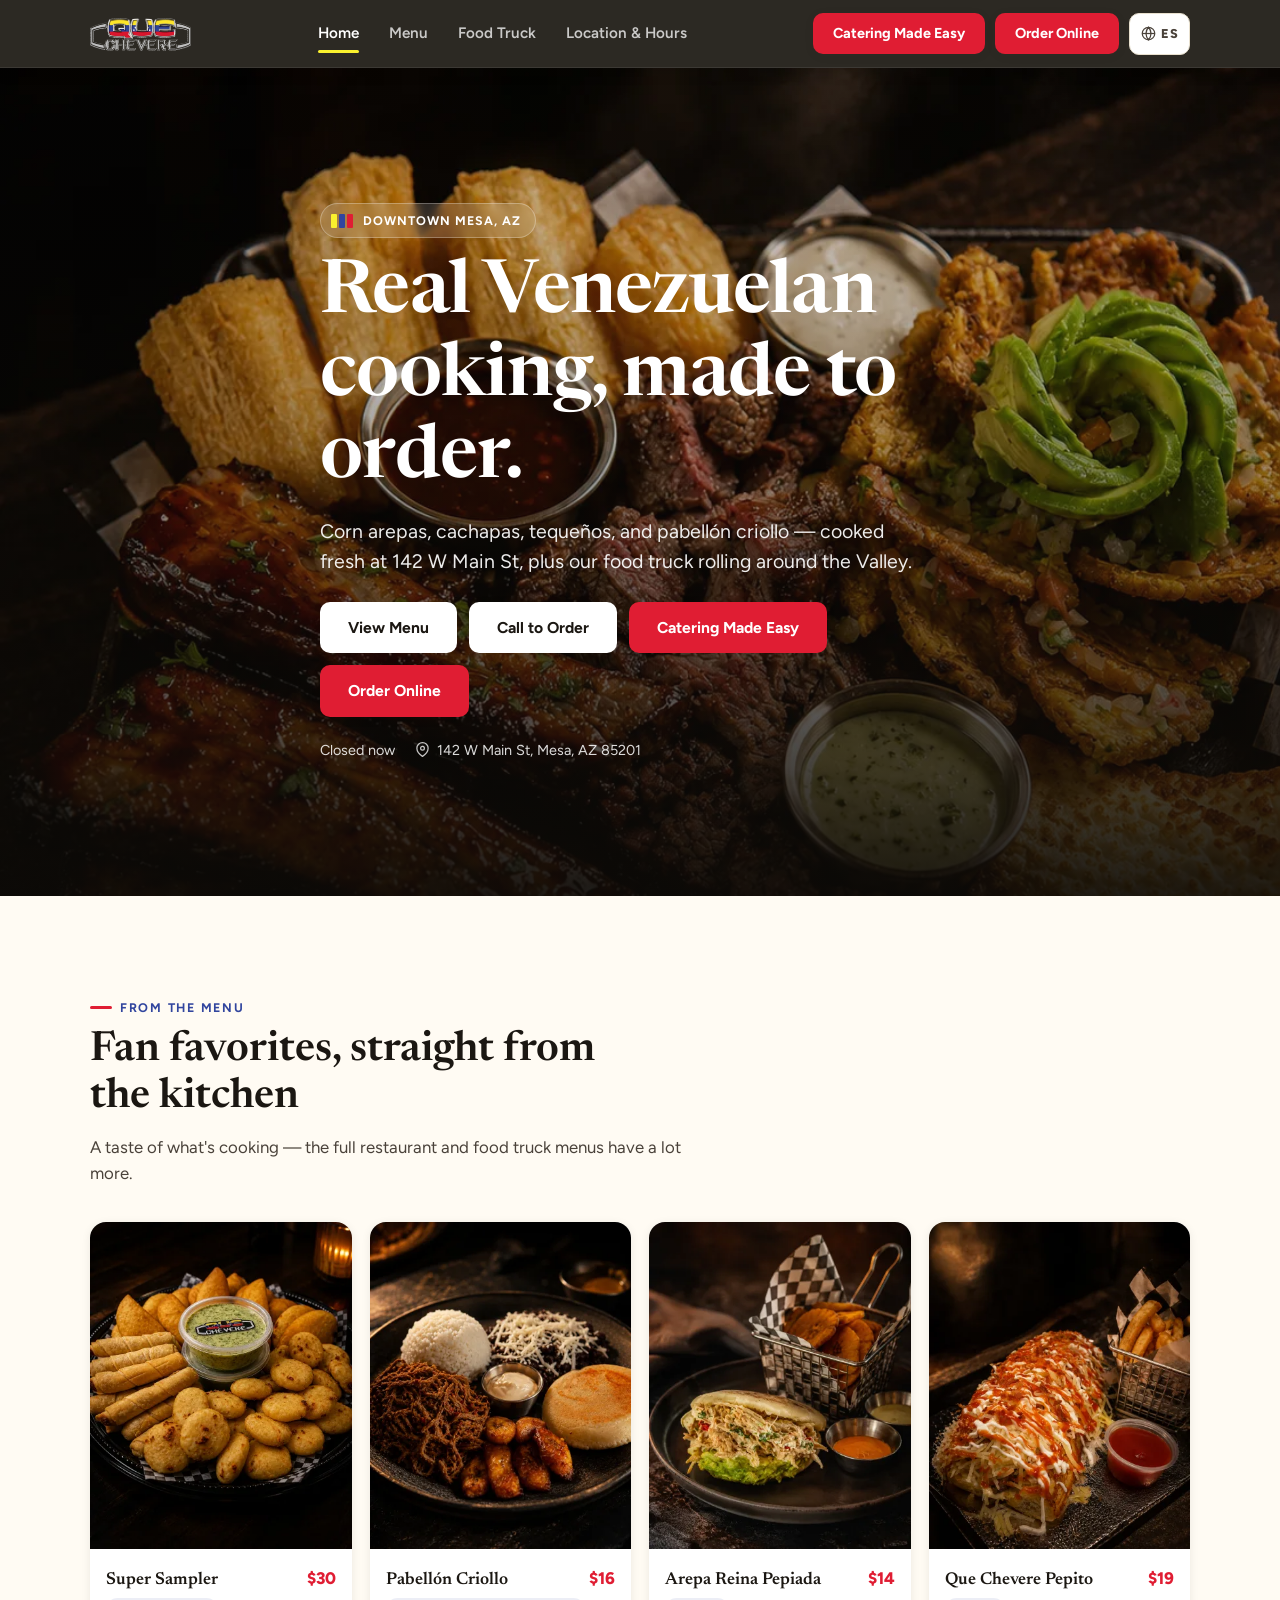
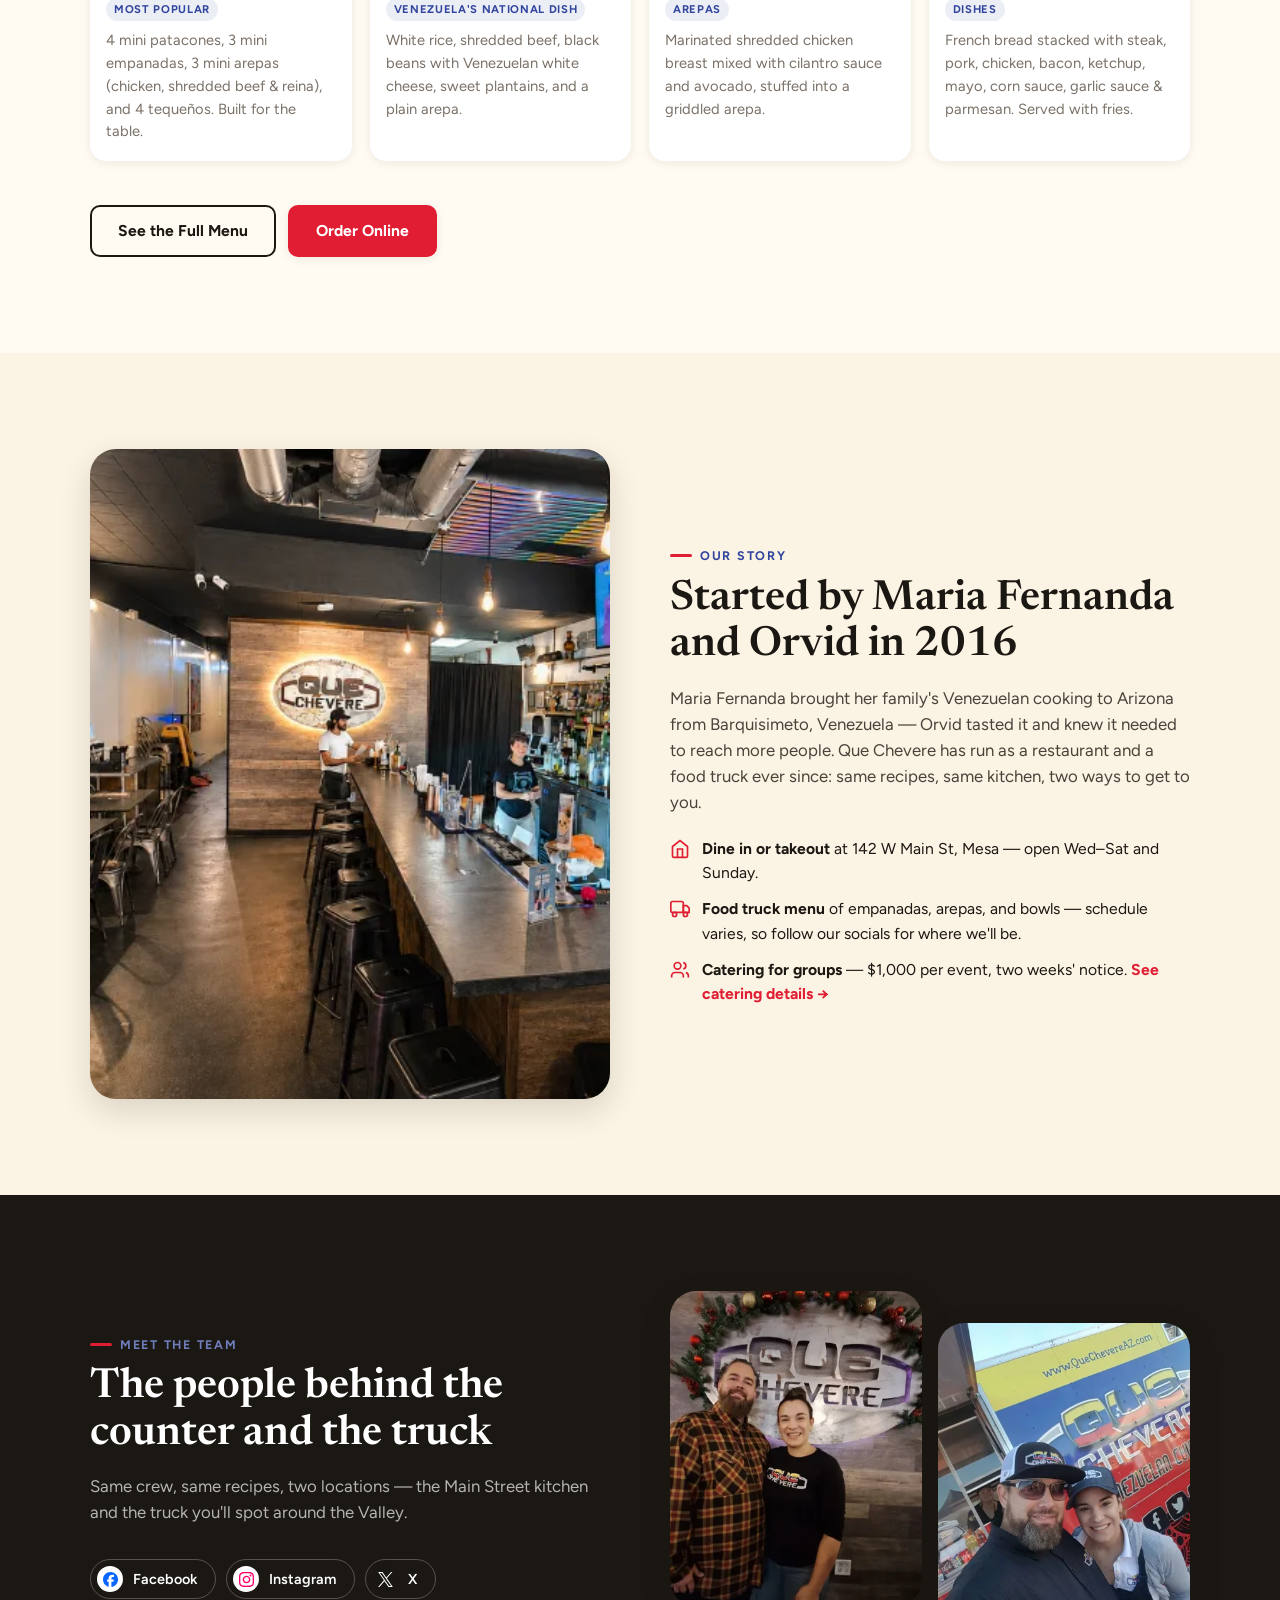
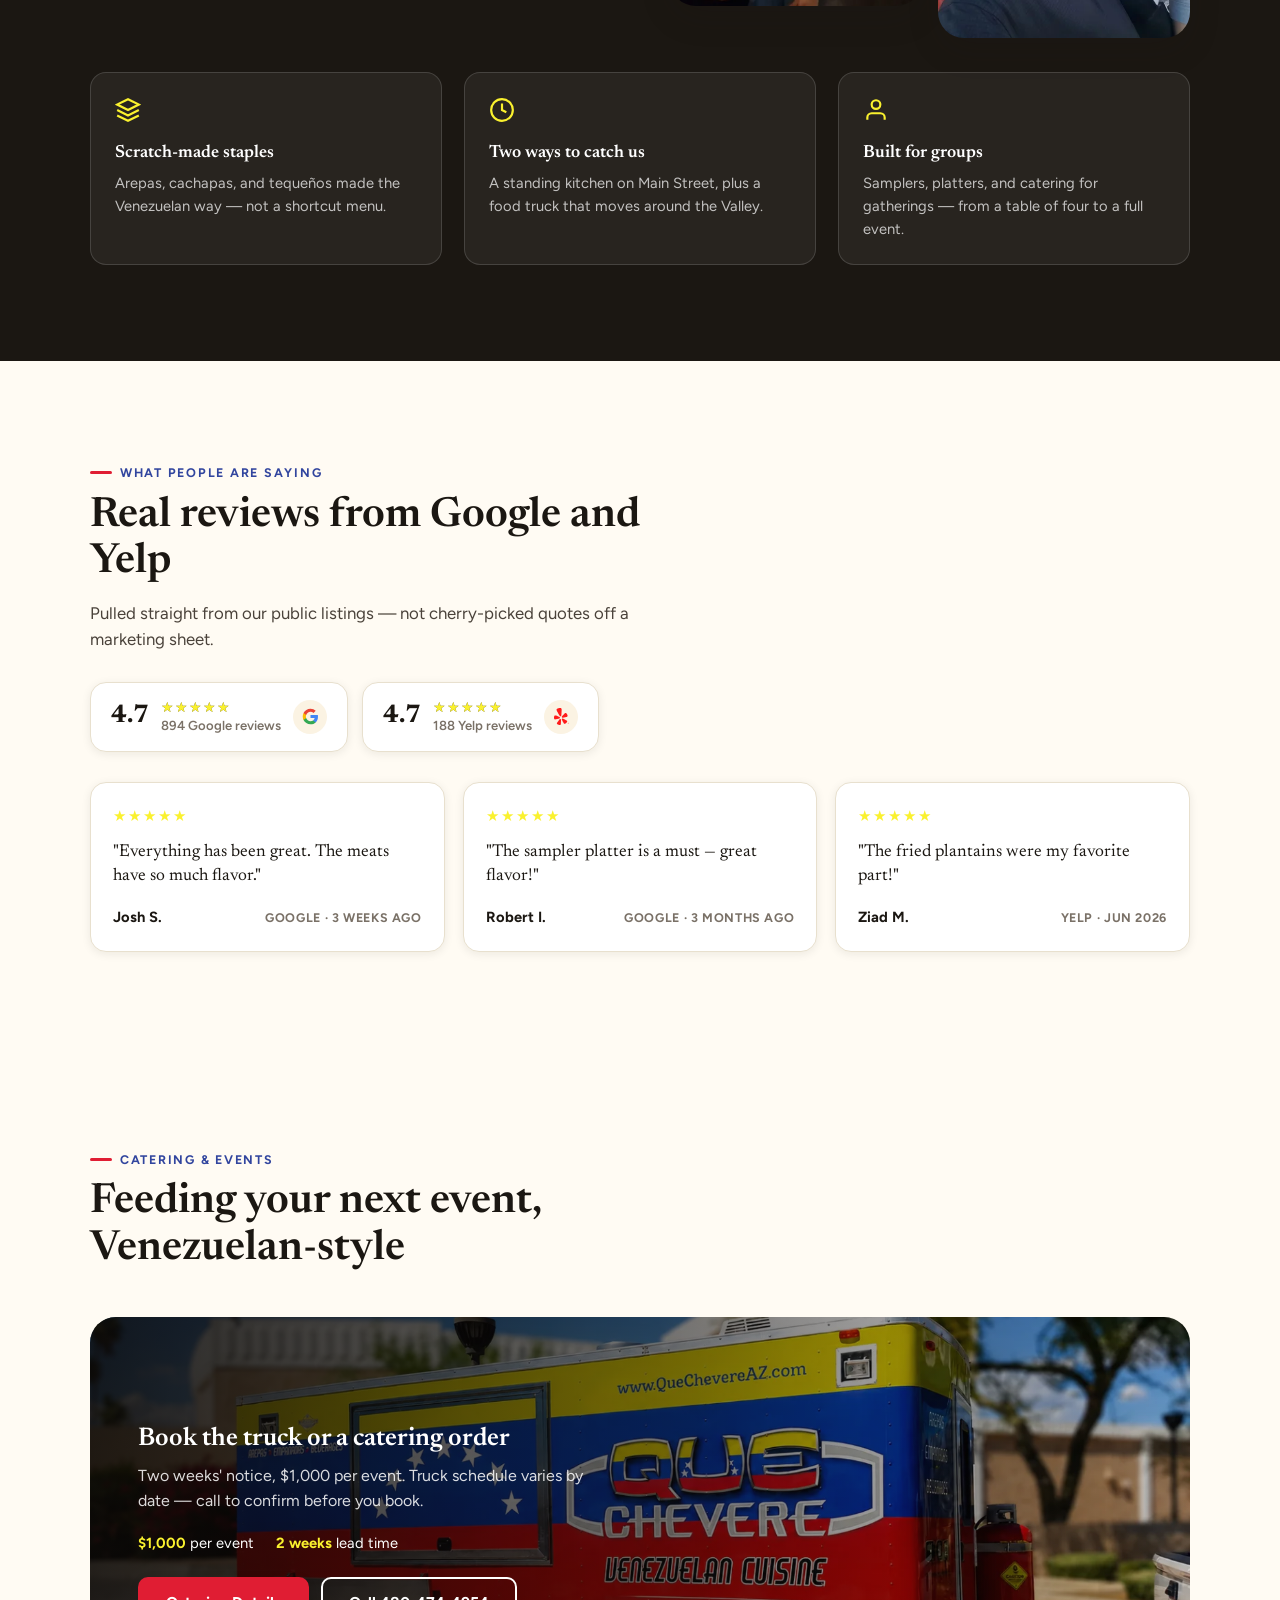
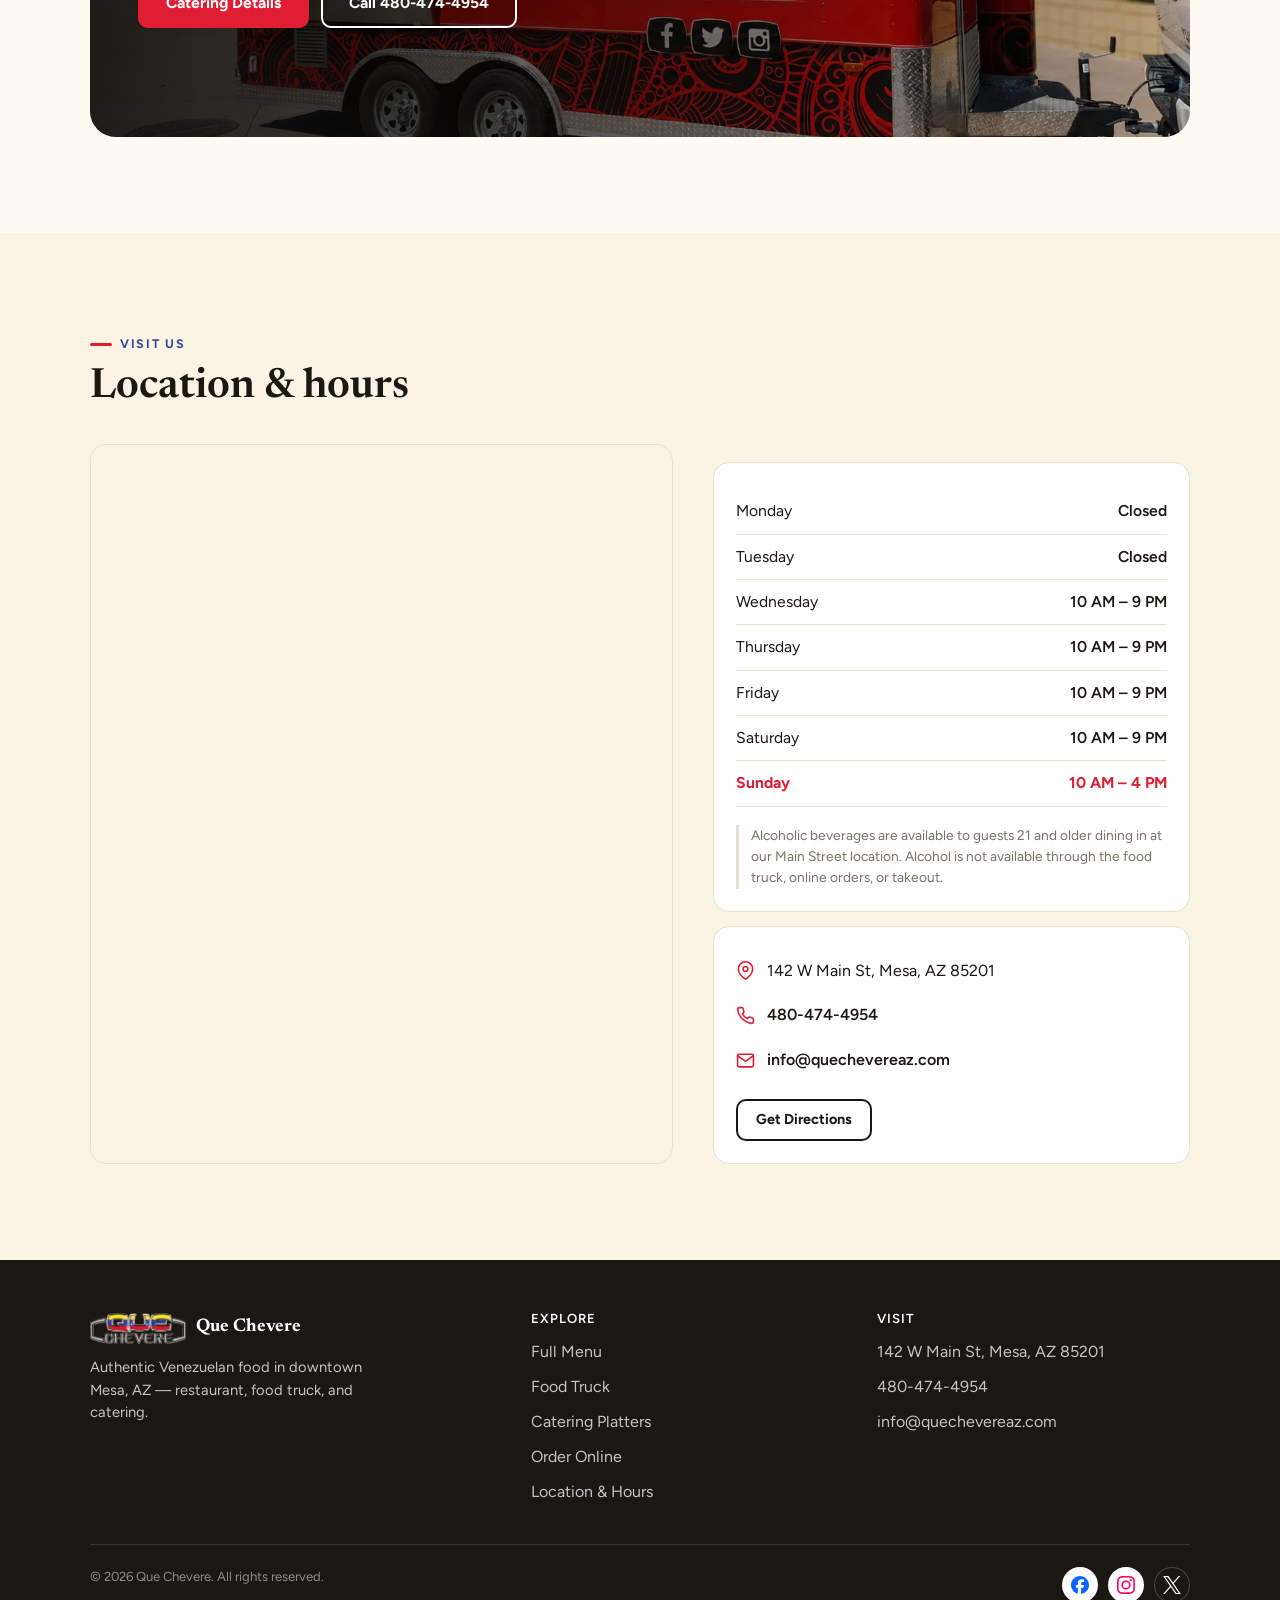
==== commit 51d1c2e8: "Revert Catering/Order Online buttons to red/white, reorder hero CTAs - Catering Made Easy and Order " ====
--- a/index.html
+++ b/index.html
@@ -105,10 +105,10 @@
       <h1 data-i18n="home.hero_title">Real Venezuelan cooking, made to order.</h1>
       <p class="hero-sub" data-i18n="home.hero_sub">Corn arepas, cachapas, tequeños, and pabellón criollo — cooked fresh at 142 W Main St, plus our food truck rolling around the Valley.</p>
       <div class="cta-row">
+        <a href="menu.html" class="btn btn-light" data-i18n="home.hero_cta_menu">View Menu</a>
+        <a href="tel:+14804744954" class="btn btn-light" data-i18n="home.hero_cta_call">Call to Order</a>
+        <a href="platters.html" class="btn btn-catering" data-i18n="header.catering">Catering Made Easy</a>
         <a href="https://my-site-109978-105530.square.site/" target="_blank" rel="noopener" class="btn btn-primary" data-i18n="header.order">Order Online</a>
-        <a href="menu.html" class="btn btn-light" data-i18n="home.hero_cta_menu">View Menu</a>
-        <a href="tel:+14804744954" class="btn btn-outline" data-i18n="home.hero_cta_call">Call to Order</a>
-        <a href="platters.html" class="btn btn-catering" data-i18n="header.catering">Catering Made Easy</a>
       </div>
       <div class="hero-meta">
         <span data-hours-status>Checking hours…</span>
--- a/assets/css/style.css
+++ b/assets/css/style.css
@@ -132,11 +132,6 @@
 .btn:active { transform: translateY(1px) scale(0.99); }
 .btn-primary { background: var(--red); color: var(--white); box-shadow: var(--shadow-sm); }
 .btn-primary:hover { background: var(--red-dark); box-shadow: var(--shadow-md); }
-/* Order Online buttons specifically (not the .btn-primary Call buttons reused
-   on catering.html/platters.html) — scoped via the shared data-i18n key rather
-   than a new class, since every Order Online button already carries it. */
-.btn-primary[data-i18n="header.order"] { background: var(--white); color: var(--ink); }
-.btn-primary[data-i18n="header.order"]:hover { background: var(--white); box-shadow: var(--shadow-md); }
 .btn-light { background: var(--white); color: var(--ink); box-shadow: var(--shadow-sm); }
 .btn-light:hover { box-shadow: var(--shadow-md); }
 .btn-outline { background: transparent; border-color: currentColor; color: var(--white); }
@@ -145,8 +140,8 @@
 .btn-outline-dark:hover { background: var(--ink); color: var(--white); }
 .btn-blue { background: var(--blue); color: var(--white); box-shadow: var(--shadow-sm); }
 .btn-blue:hover { background: var(--blue-dark); }
-.btn-catering { background: var(--white); color: var(--ink); box-shadow: var(--shadow-sm); }
-.btn-catering:hover { box-shadow: var(--shadow-md); }
+.btn-catering { background: var(--red); color: var(--white); box-shadow: var(--shadow-sm); }
+.btn-catering:hover { background: var(--red-dark); box-shadow: var(--shadow-md); }
 .btn-sm { padding: 11px 18px; font-size: 0.9rem; }
 .btn-block { width: 100%; }
 
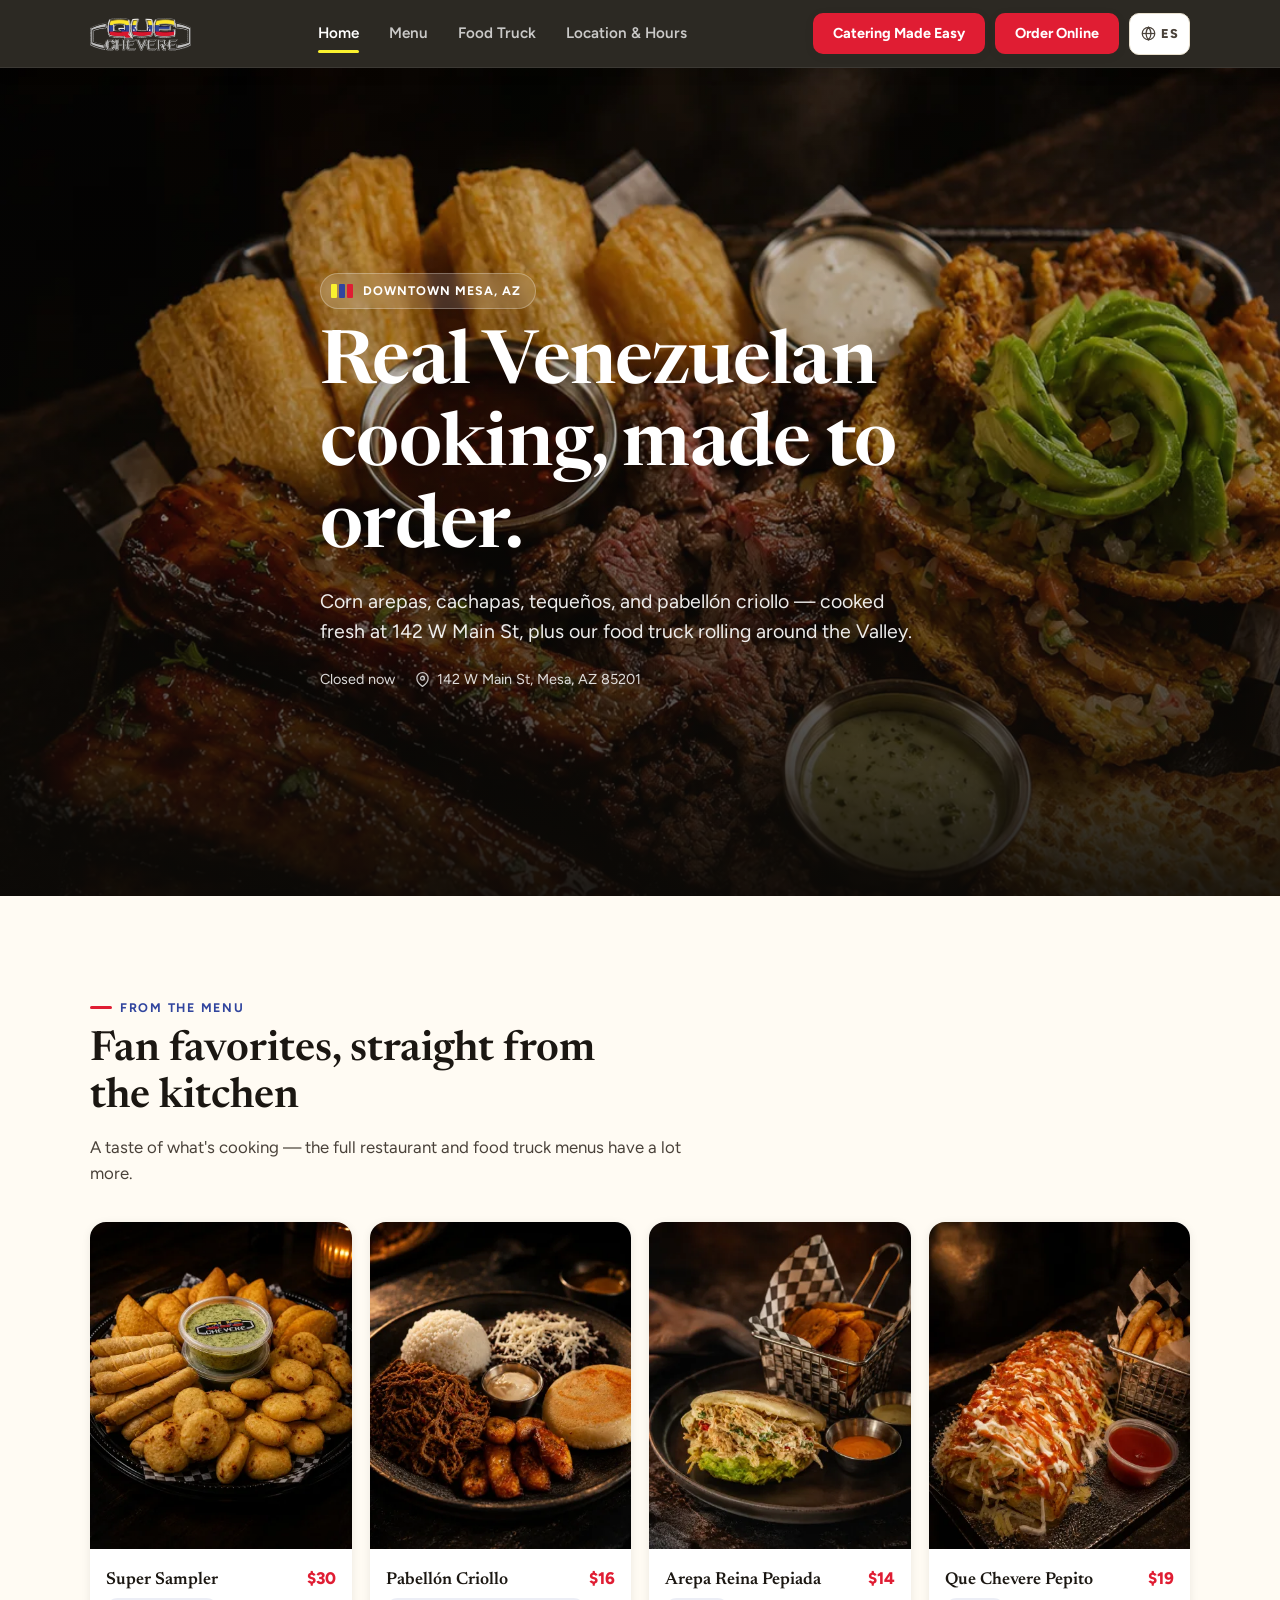
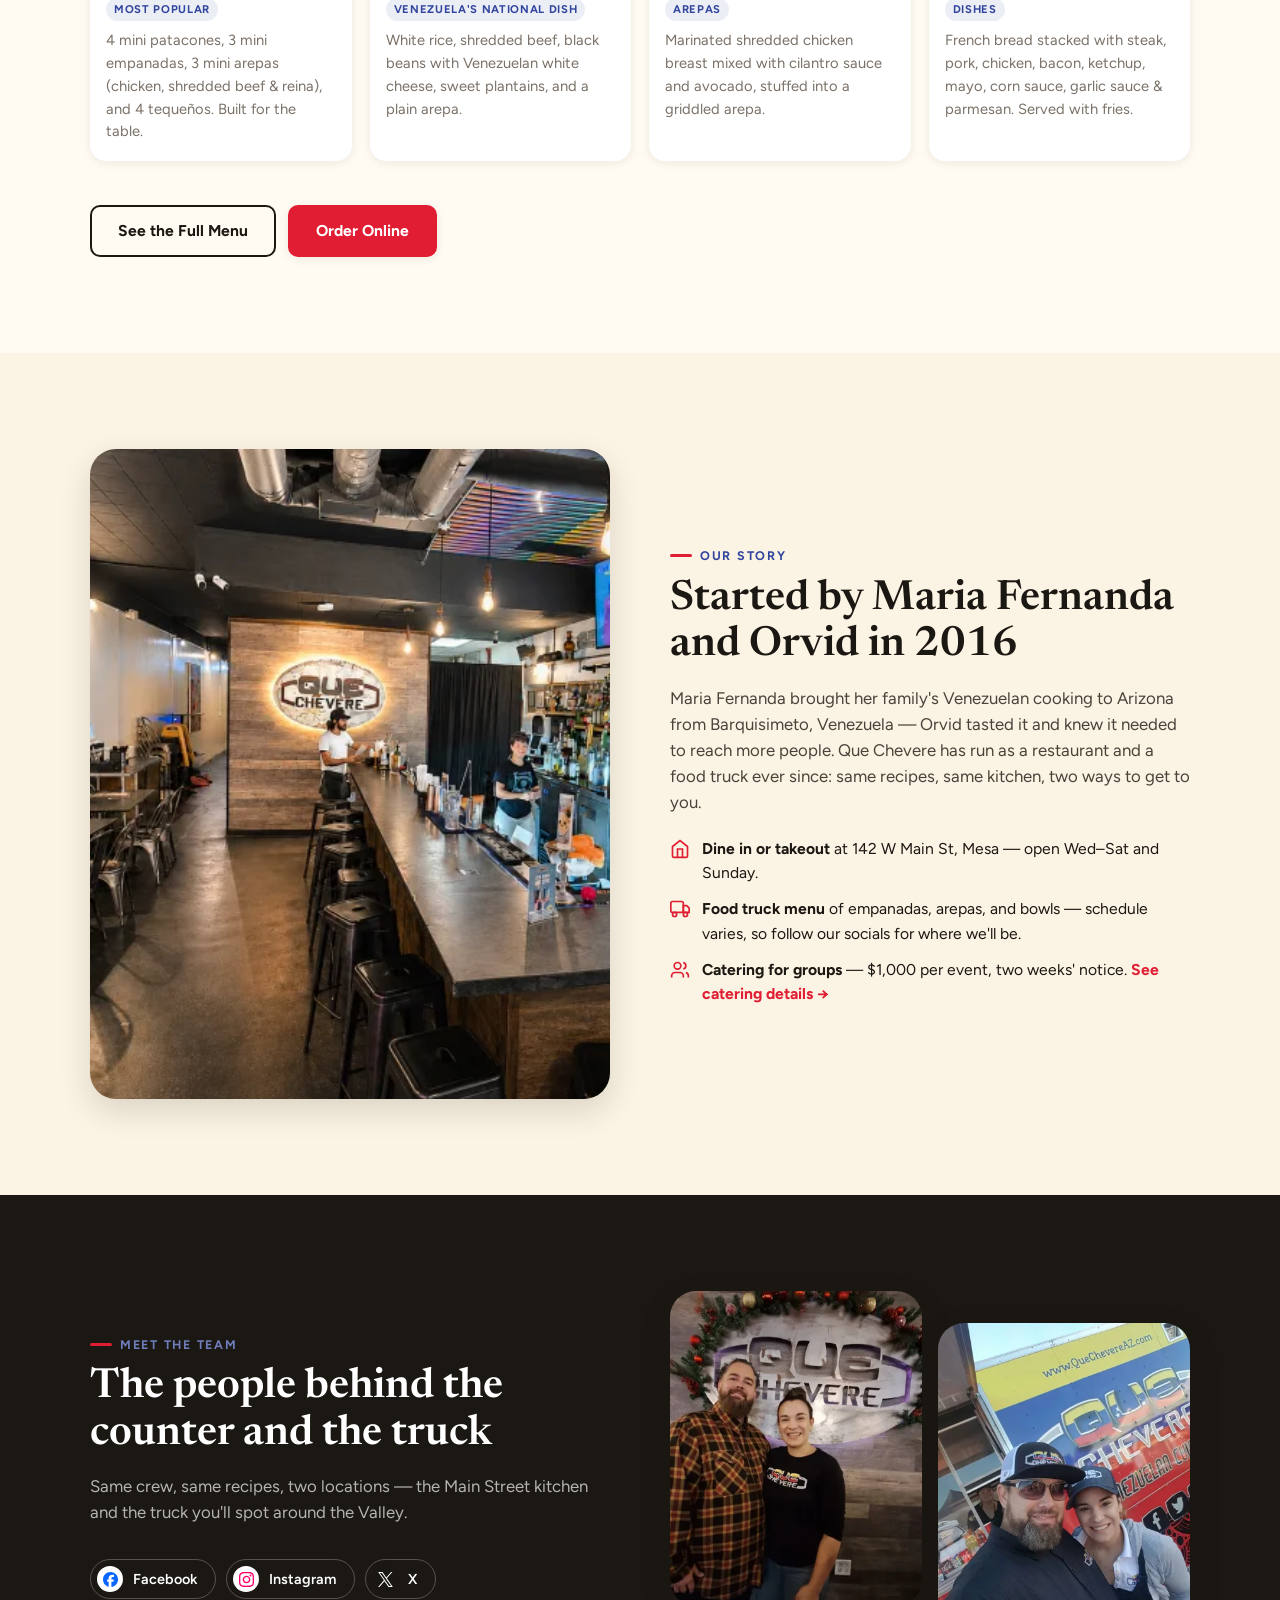
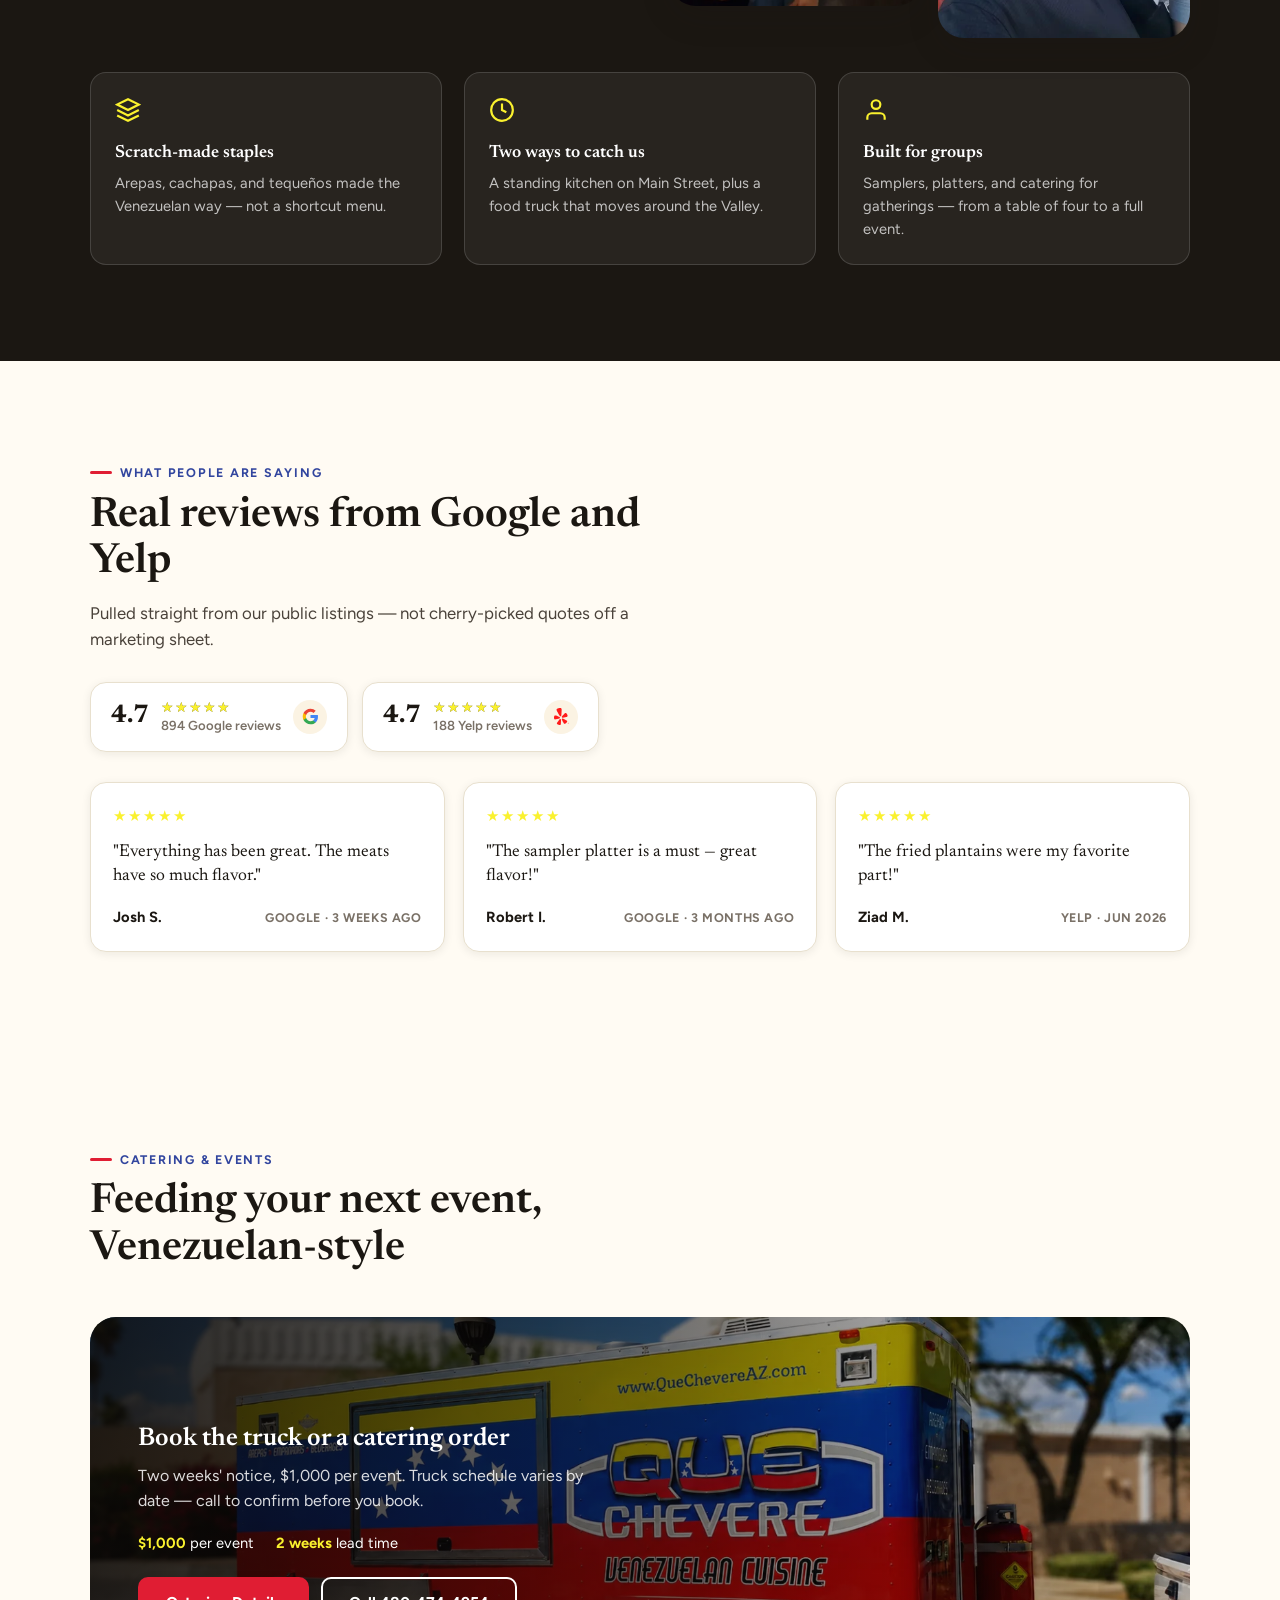
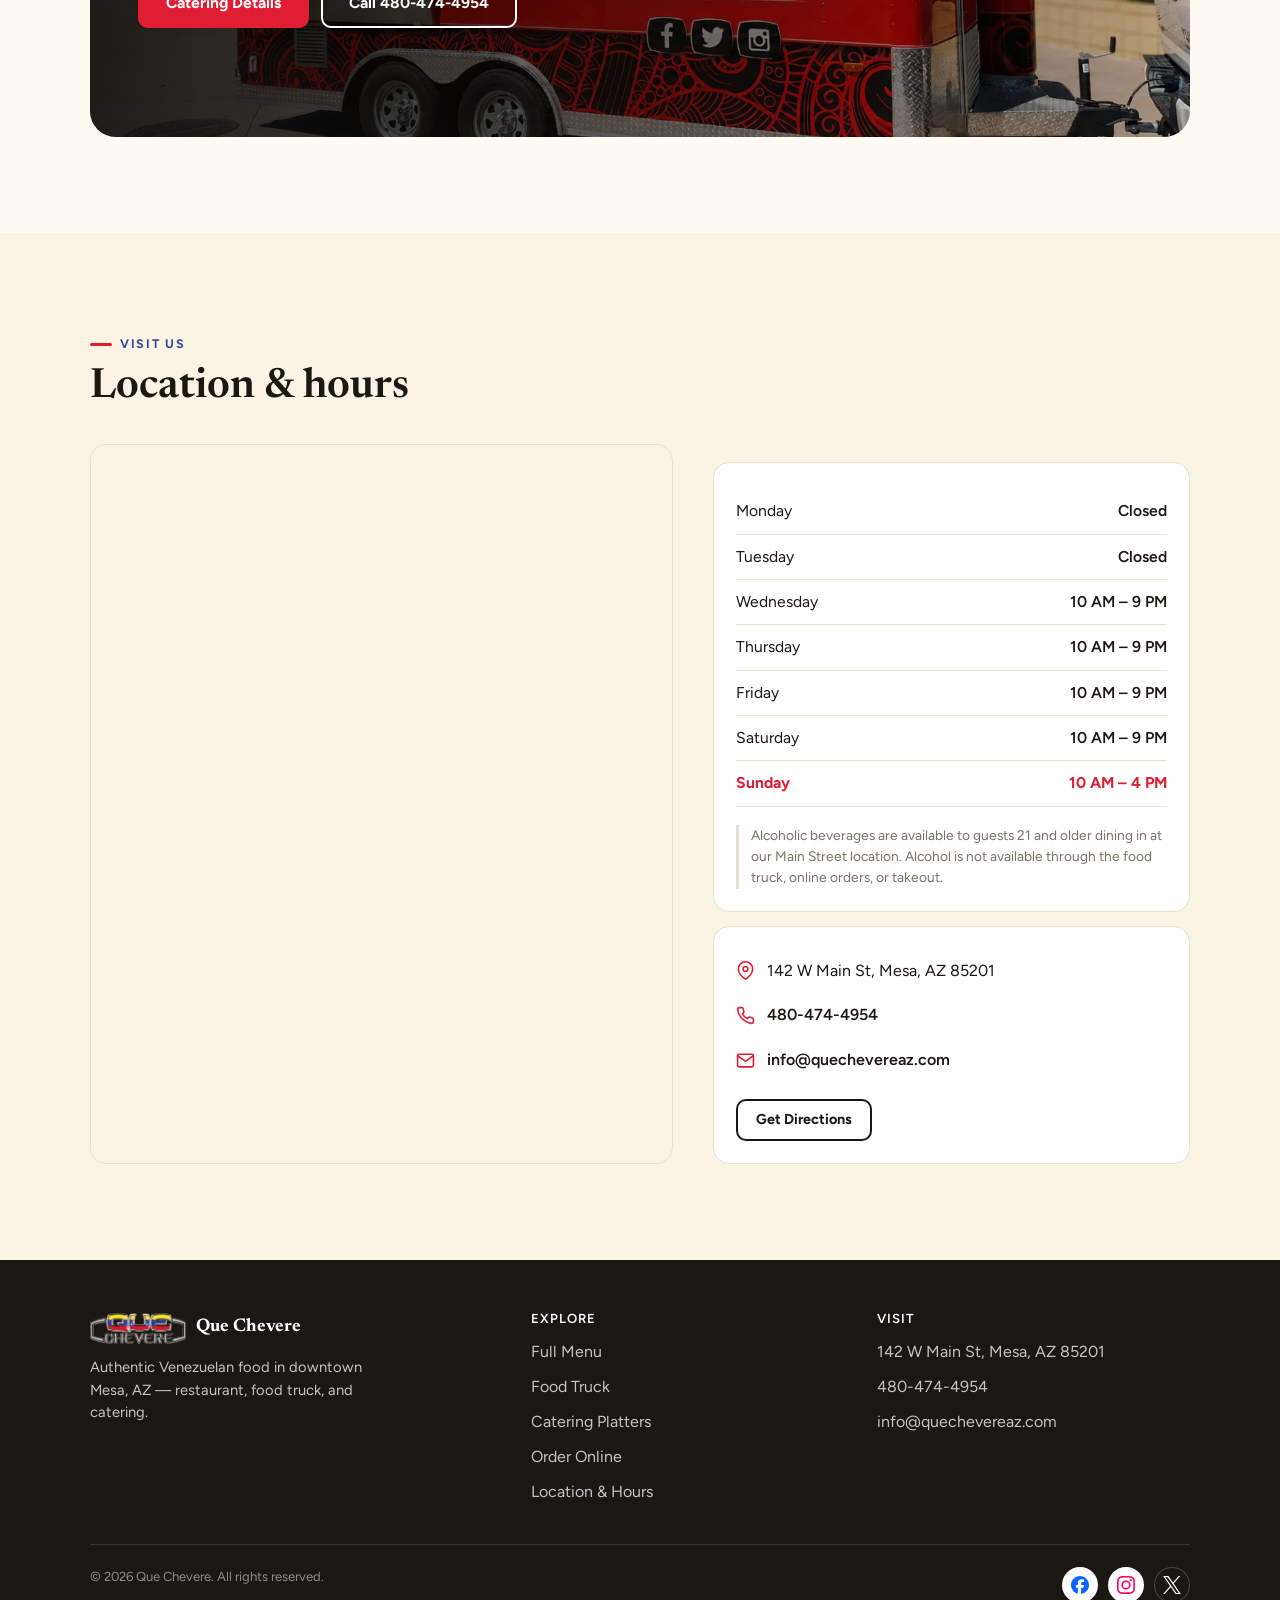
==== commit 8e95a318: "Remove button row from homepage hero Drops the 4-button cta-row (View Menu, Call to Order, Catering " ====
--- a/index.html
+++ b/index.html
@@ -104,12 +104,6 @@
       <span class="hero-eyebrow"><span class="flag"><span></span><span></span><span></span></span> <span data-i18n="home.hero_eyebrow">Downtown Mesa, AZ</span></span>
       <h1 data-i18n="home.hero_title">Real Venezuelan cooking, made to order.</h1>
       <p class="hero-sub" data-i18n="home.hero_sub">Corn arepas, cachapas, tequeños, and pabellón criollo — cooked fresh at 142 W Main St, plus our food truck rolling around the Valley.</p>
-      <div class="cta-row">
-        <a href="menu.html" class="btn btn-light" data-i18n="home.hero_cta_menu">View Menu</a>
-        <a href="tel:+14804744954" class="btn btn-light" data-i18n="home.hero_cta_call">Call to Order</a>
-        <a href="platters.html" class="btn btn-catering" data-i18n="header.catering">Catering Made Easy</a>
-        <a href="https://my-site-109978-105530.square.site/" target="_blank" rel="noopener" class="btn btn-primary" data-i18n="header.order">Order Online</a>
-      </div>
       <div class="hero-meta">
         <span data-hours-status>Checking hours…</span>
         <span>
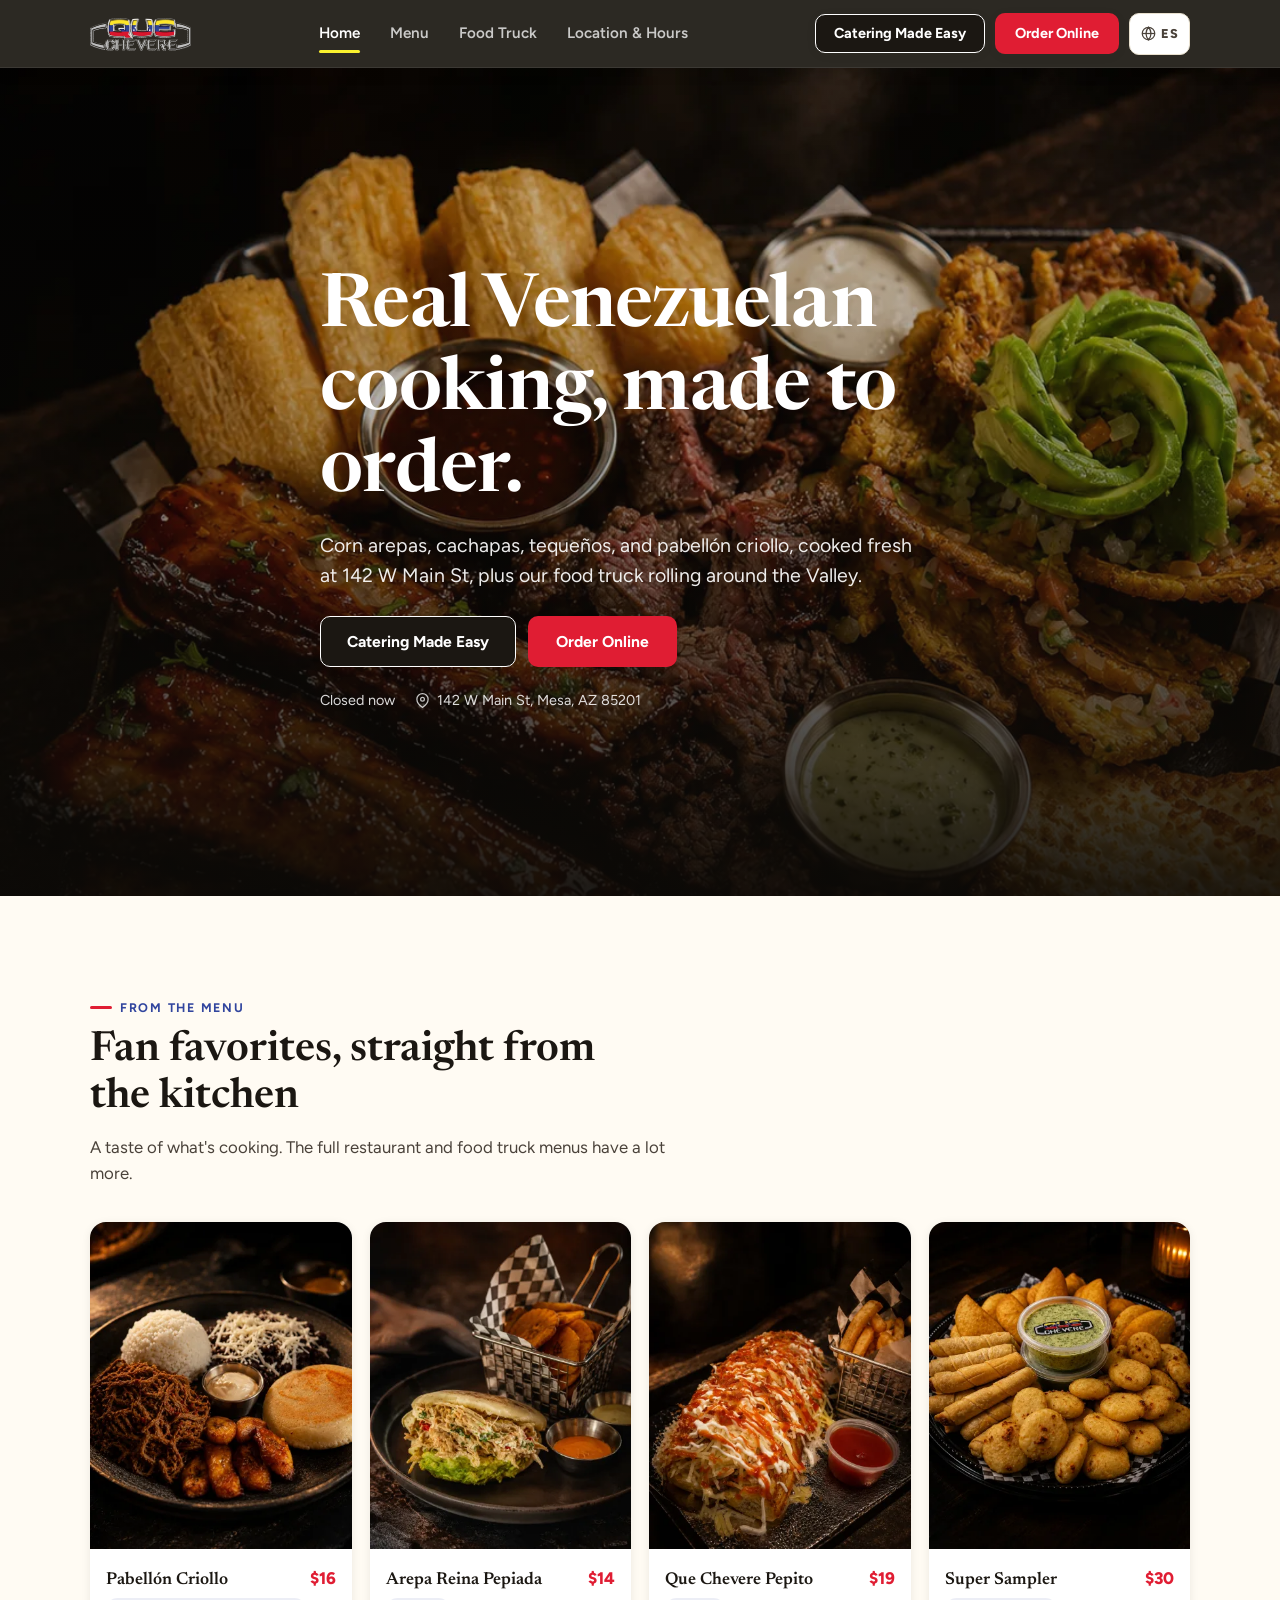
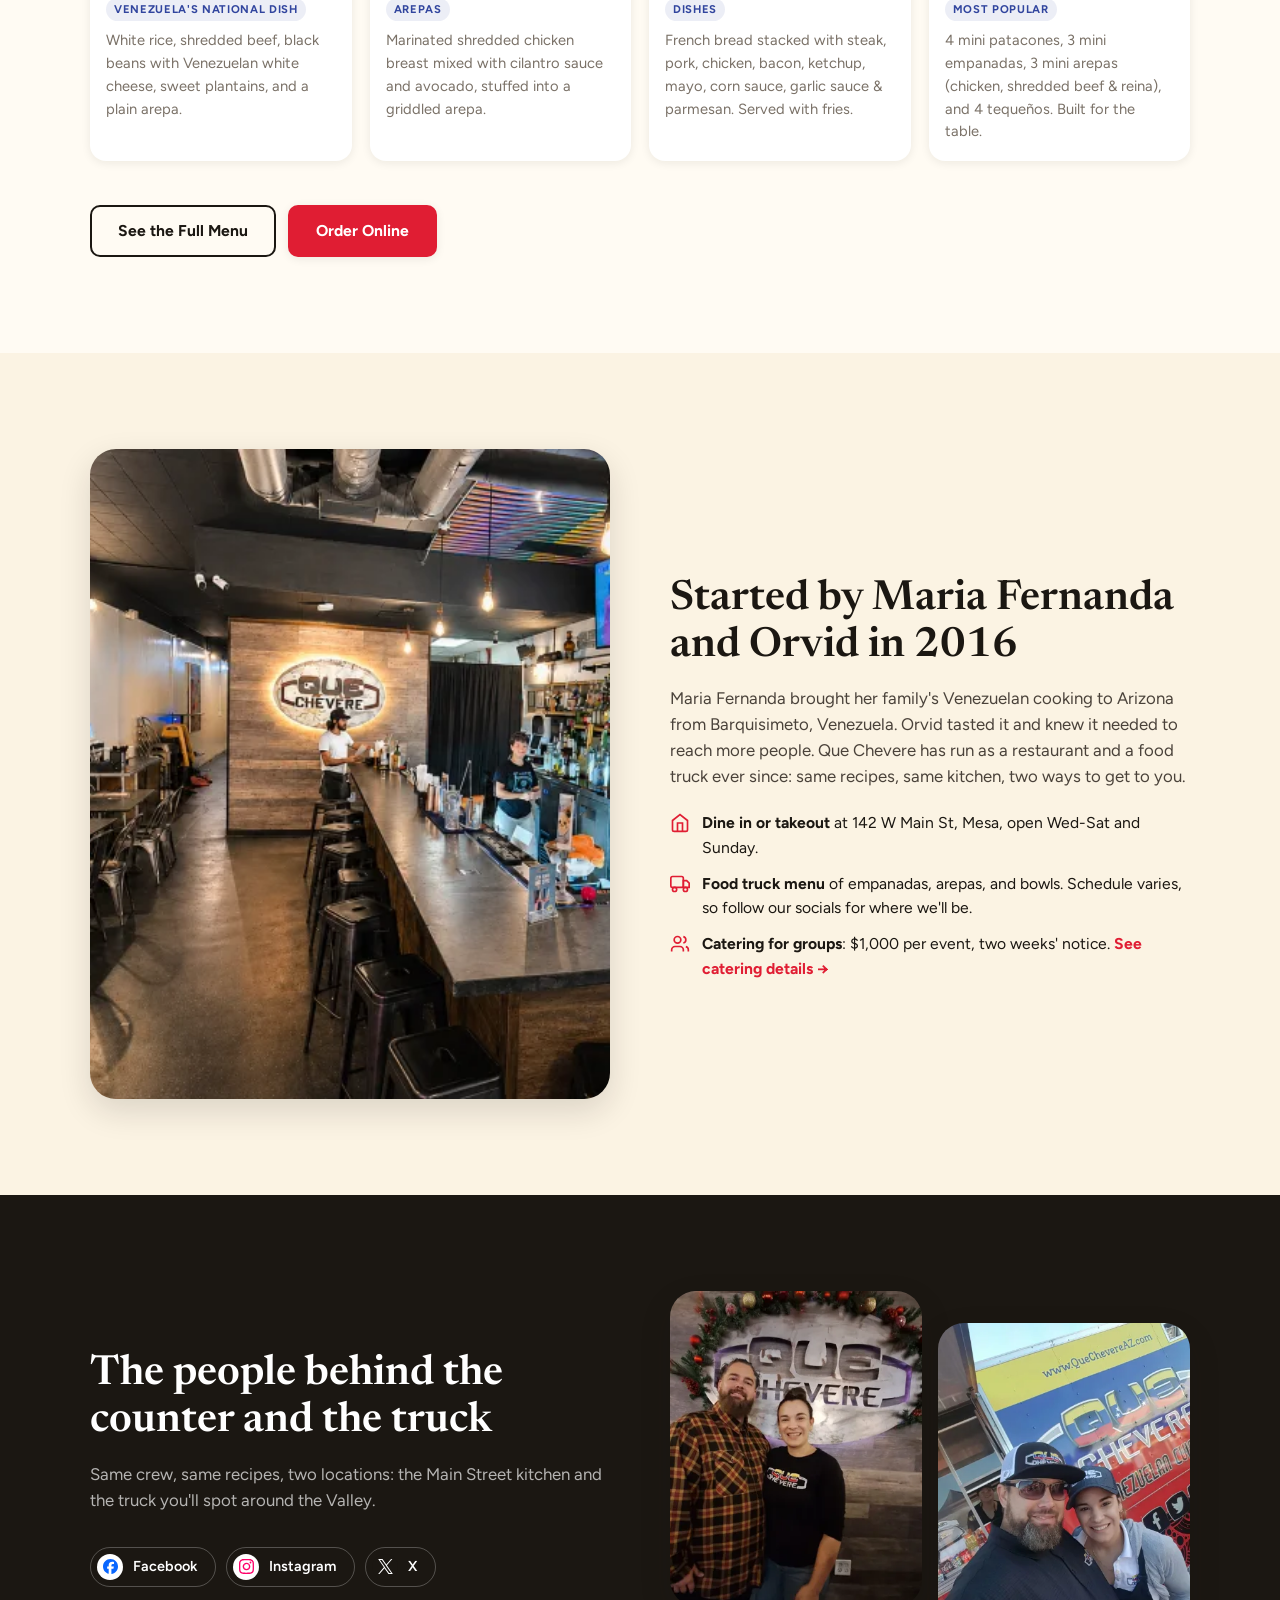
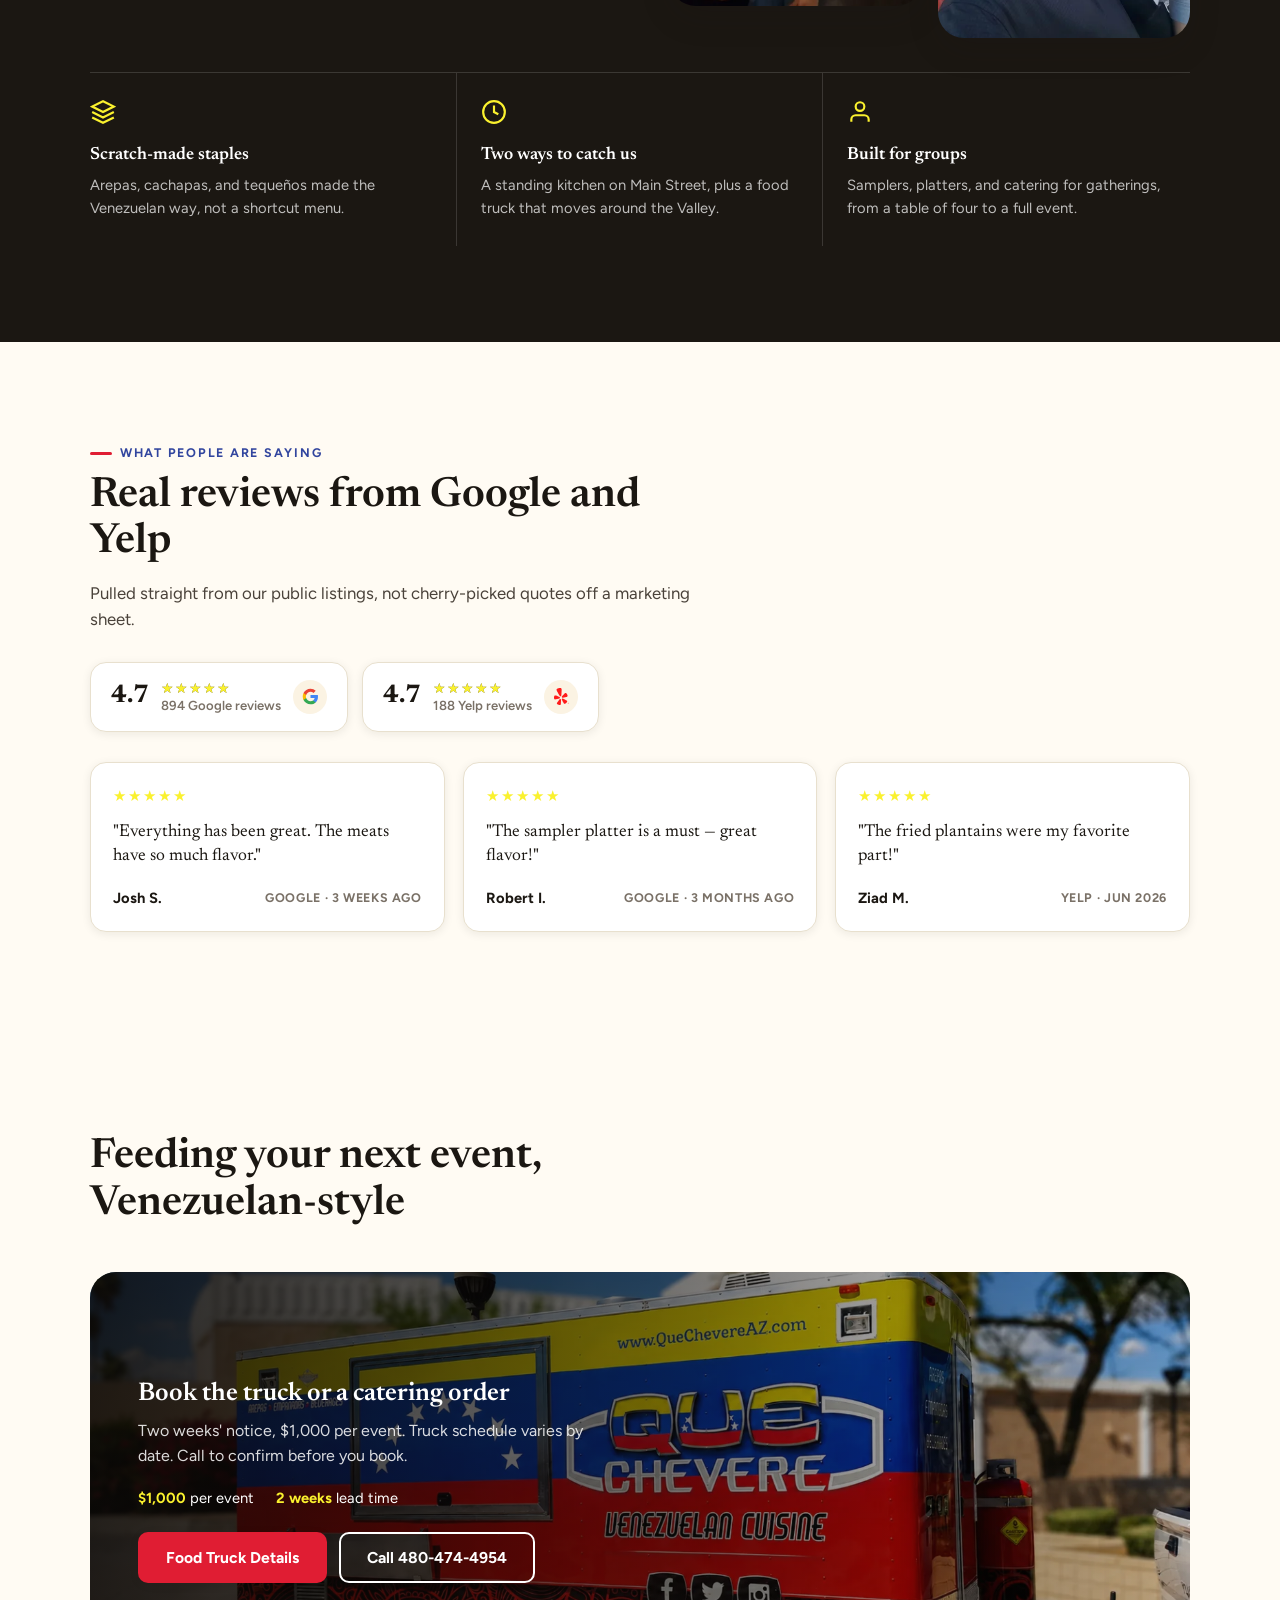
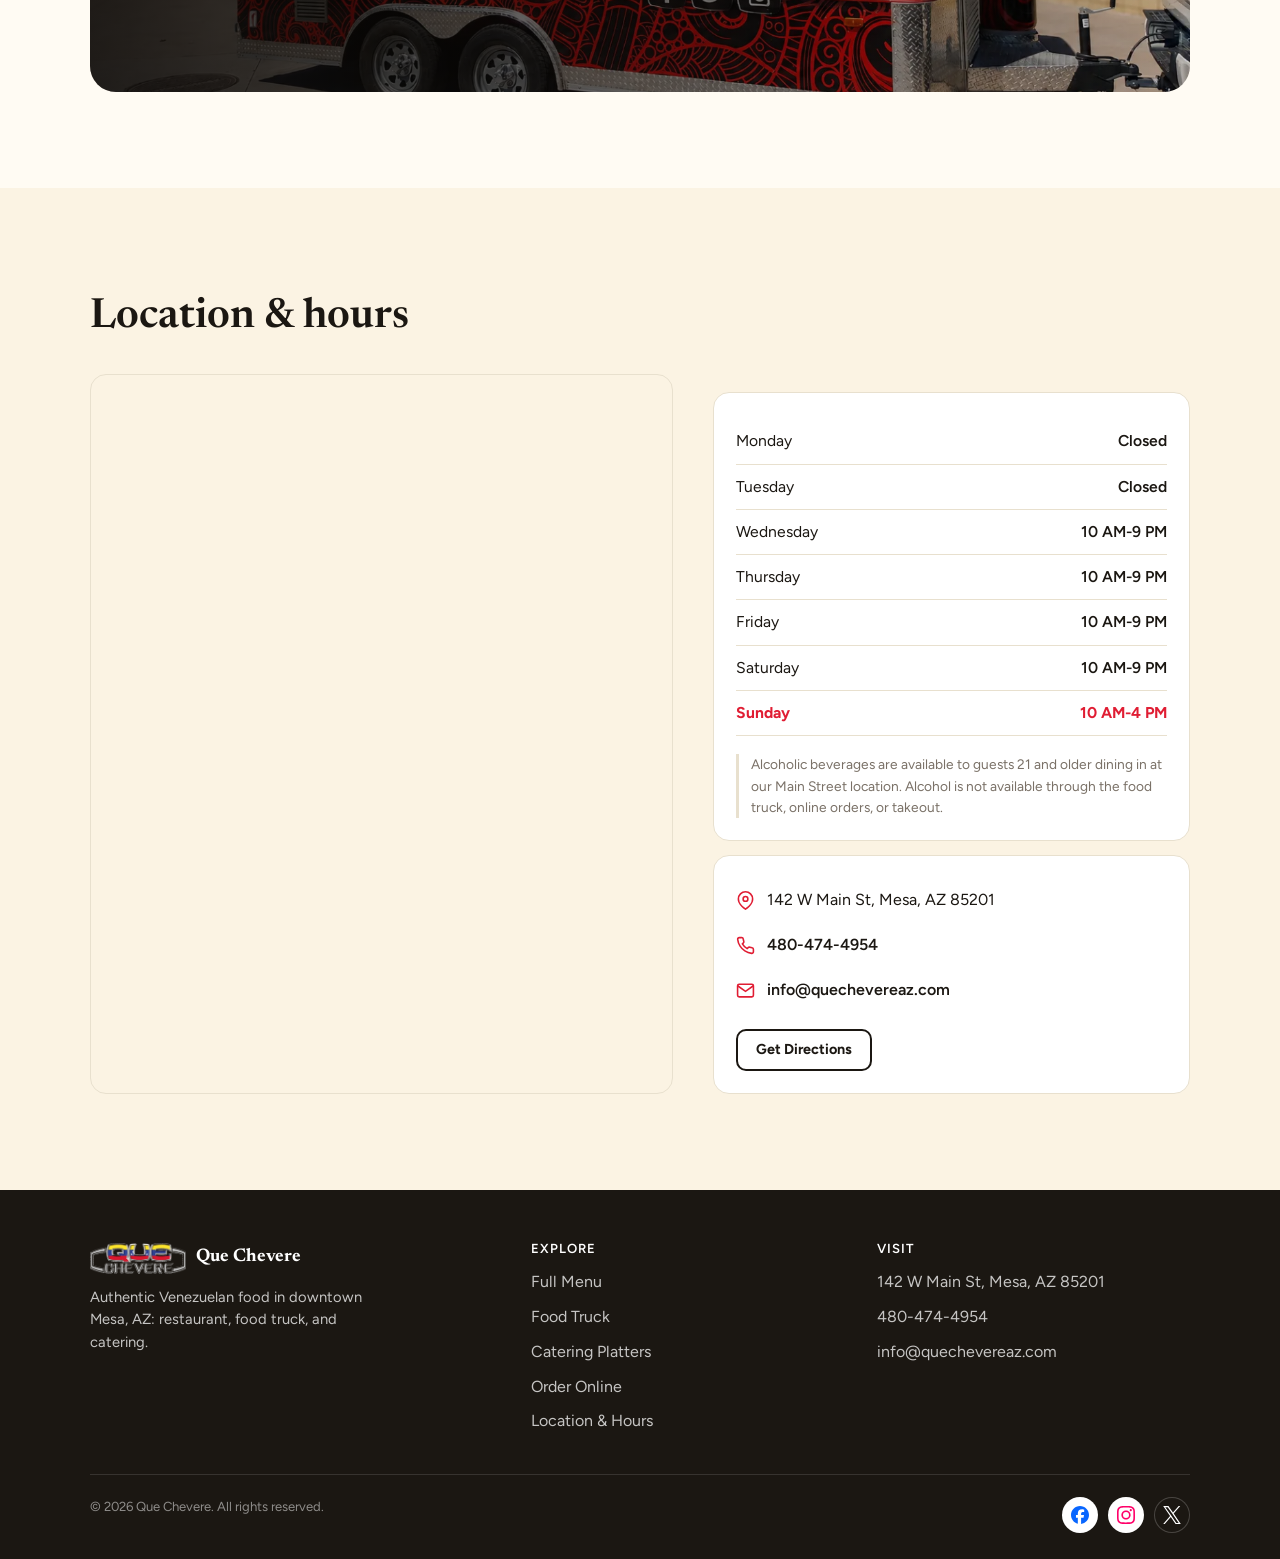
==== commit 61c91eae: "Design/QA pass: hero rebuild, Finish-Gate fixes, audit cleanup Homepage hero: - Removed tri-color "D" ====
--- a/index.html
+++ b/index.html
@@ -3,10 +3,10 @@
 <head>
 <meta charset="UTF-8">
 <meta name="viewport" content="width=device-width, initial-scale=1">
-<title data-i18n="home.meta_title">Que Chevere — Authentic Venezuelan Restaurant &amp; Food Truck in Mesa, AZ</title>
-<meta name="description" content="Que Chevere serves scratch-made Venezuelan arepas, cachapas, tequeños, and pabellón criollo in downtown Mesa, AZ — dine in, order online, or catch the food truck. 142 W Main St, Mesa, AZ 85201." data-i18n-content="home.meta_desc">
+<title data-i18n="home.meta_title">Que Chevere: Authentic Venezuelan Restaurant &amp; Food Truck in Mesa, AZ</title>
+<meta name="description" content="Que Chevere serves scratch-made Venezuelan arepas, cachapas, tequeños, and pabellón criollo in downtown Mesa, AZ. Dine in, order online, or catch the food truck. 142 W Main St, Mesa, AZ 85201." data-i18n-content="home.meta_desc">
 <link rel="canonical" href="https://quechevereaz.com/">
-<meta property="og:title" content="Que Chevere — Authentic Venezuelan Restaurant &amp; Food Truck in Mesa, AZ" data-i18n-content="home.og_title">
+<meta property="og:title" content="Que Chevere: Authentic Venezuelan Restaurant &amp; Food Truck in Mesa, AZ" data-i18n-content="home.og_title">
 <meta property="og:description" content="Scratch-made Venezuelan arepas, cachapas, tequeños, and pabellón criollo. Dine in, order online, or catch the food truck around the Valley." data-i18n-content="home.og_desc">
 <meta property="og:type" content="restaurant">
 <meta property="og:image" content="https://quechevereaz.com/assets/images%20-%20optimized/house-grill-platter-1122w.webp">
@@ -101,9 +101,12 @@
       alt="A shareable Que Chevere grill platter with churrasco, ribs, tostones, avocado, and dipping sauces"
       fetchpriority="high" decoding="async">
     <div class="container hero-content">
-      <span class="hero-eyebrow"><span class="flag"><span></span><span></span><span></span></span> <span data-i18n="home.hero_eyebrow">Downtown Mesa, AZ</span></span>
       <h1 data-i18n="home.hero_title">Real Venezuelan cooking, made to order.</h1>
-      <p class="hero-sub" data-i18n="home.hero_sub">Corn arepas, cachapas, tequeños, and pabellón criollo — cooked fresh at 142 W Main St, plus our food truck rolling around the Valley.</p>
+      <p class="hero-sub" data-i18n="home.hero_sub">Corn arepas, cachapas, tequeños, and pabellón criollo, cooked fresh at 142 W Main St, plus our food truck rolling around the Valley.</p>
+      <div class="cta-row">
+        <a href="platters.html" class="btn btn-catering" data-i18n="header.catering">Catering Made Easy</a>
+        <a href="https://my-site-109978-105530.square.site/" target="_blank" rel="noopener" class="btn btn-primary" data-i18n="header.order">Order Online</a>
+      </div>
       <div class="hero-meta">
         <span data-hours-status>Checking hours…</span>
         <span>
@@ -119,9 +122,60 @@
     <div class="container">
       <span class="eyebrow" data-i18n="home.favs_eyebrow">From the Menu</span>
       <h2 class="section-heading" data-i18n="home.favs_heading">Fan favorites, straight from the kitchen</h2>
-      <p class="section-lede" data-i18n="home.favs_lede">A taste of what's cooking — the full restaurant and food truck menus have a lot more.</p>
+      <p class="section-lede" data-i18n="home.favs_lede">A taste of what's cooking. The full restaurant and food truck menus have a lot more.</p>
 
       <div class="dish-grid">
+        <article class="dish-card">
+          <div class="dish-card__media">
+            <img src="assets/images%20-%20optimized/pabellon-criollo-800w.webp"
+                 srcset="assets/images%20-%20optimized/pabellon-criollo-400w.webp 400w, assets/images%20-%20optimized/pabellon-criollo-800w.webp 800w, assets/images%20-%20optimized/pabellon-criollo-1122w.webp 1122w"
+                 sizes="(min-width: 1080px) 25vw, (min-width: 640px) 50vw, 100vw"
+                 alt="Pabellón Criollo with shredded beef, black beans, white rice, sweet plantains, and arepa" loading="lazy" decoding="async">
+          </div>
+          <div class="dish-card__body">
+            <div class="dish-card__top">
+              <span class="dish-card__name">Pabellón Criollo</span>
+              <span class="dish-card__price">$16</span>
+            </div>
+            <span class="dish-card__tag" data-i18n="home.card2_tag">Venezuela's National Dish</span>
+            <p class="dish-card__desc" data-i18n="home.card2_desc">White rice, shredded beef, black beans with Venezuelan white cheese, sweet plantains, and a plain arepa.</p>
+          </div>
+        </article>
+
+        <article class="dish-card">
+          <div class="dish-card__media">
+            <img src="assets/images%20-%20optimized/reina-pepiada-800w.webp"
+                 srcset="assets/images%20-%20optimized/reina-pepiada-400w.webp 400w, assets/images%20-%20optimized/reina-pepiada-800w.webp 800w, assets/images%20-%20optimized/reina-pepiada-1122w.webp 1122w"
+                 sizes="(min-width: 1080px) 25vw, (min-width: 640px) 50vw, 100vw"
+                 alt="Arepa Reina Pepiada stuffed with marinated shredded chicken, cilantro sauce, and avocado" loading="lazy" decoding="async">
+          </div>
+          <div class="dish-card__body">
+            <div class="dish-card__top">
+              <span class="dish-card__name">Arepa Reina Pepiada</span>
+              <span class="dish-card__price">$14</span>
+            </div>
+            <span class="dish-card__tag" data-i18n="home.card3_tag">Arepas</span>
+            <p class="dish-card__desc" data-i18n="home.card3_desc">Marinated shredded chicken breast mixed with cilantro sauce and avocado, stuffed into a griddled arepa.</p>
+          </div>
+        </article>
+
+        <article class="dish-card">
+          <div class="dish-card__media">
+            <img src="assets/images%20-%20optimized/pepito-800w.webp"
+                 srcset="assets/images%20-%20optimized/pepito-400w.webp 400w, assets/images%20-%20optimized/pepito-800w.webp 800w, assets/images%20-%20optimized/pepito-1122w.webp 1122w"
+                 sizes="(min-width: 1080px) 25vw, (min-width: 640px) 50vw, 100vw"
+                 alt="Que Chevere Pepito, a stuffed French bread sandwich with steak, pork, chicken, bacon, and cheese" loading="lazy" decoding="async">
+          </div>
+          <div class="dish-card__body">
+            <div class="dish-card__top">
+              <span class="dish-card__name">Que Chevere Pepito</span>
+              <span class="dish-card__price">$19</span>
+            </div>
+            <span class="dish-card__tag" data-i18n="home.card4_tag">Dishes</span>
+            <p class="dish-card__desc" data-i18n="home.card4_desc">French bread stacked with steak, pork, chicken, bacon, ketchup, mayo, corn sauce, garlic sauce &amp; parmesan. Served with fries.</p>
+          </div>
+        </article>
+
         <article class="dish-card">
           <div class="dish-card__media">
             <img src="assets/images%20-%20optimized/pasapalos-sampler-800w.webp"
@@ -136,57 +190,6 @@
             </div>
             <span class="dish-card__tag" data-i18n="home.card1_tag">Most Popular</span>
             <p class="dish-card__desc" data-i18n="home.card1_desc">4 mini patacones, 3 mini empanadas, 3 mini arepas (chicken, shredded beef &amp; reina), and 4 tequeños. Built for the table.</p>
-          </div>
-        </article>
-
-        <article class="dish-card">
-          <div class="dish-card__media">
-            <img src="assets/images%20-%20optimized/pabellon-criollo-800w.webp"
-                 srcset="assets/images%20-%20optimized/pabellon-criollo-400w.webp 400w, assets/images%20-%20optimized/pabellon-criollo-800w.webp 800w, assets/images%20-%20optimized/pabellon-criollo-1122w.webp 1122w"
-                 sizes="(min-width: 1080px) 25vw, (min-width: 640px) 50vw, 100vw"
-                 alt="Pabellón Criollo with shredded beef, black beans, white rice, sweet plantains, and arepa" loading="lazy" decoding="async">
-          </div>
-          <div class="dish-card__body">
-            <div class="dish-card__top">
-              <span class="dish-card__name">Pabellón Criollo</span>
-              <span class="dish-card__price">$16</span>
-            </div>
-            <span class="dish-card__tag" data-i18n="home.card2_tag">Venezuela's National Dish</span>
-            <p class="dish-card__desc" data-i18n="home.card2_desc">White rice, shredded beef, black beans with Venezuelan white cheese, sweet plantains, and a plain arepa.</p>
-          </div>
-        </article>
-
-        <article class="dish-card">
-          <div class="dish-card__media">
-            <img src="assets/images%20-%20optimized/reina-pepiada-800w.webp"
-                 srcset="assets/images%20-%20optimized/reina-pepiada-400w.webp 400w, assets/images%20-%20optimized/reina-pepiada-800w.webp 800w, assets/images%20-%20optimized/reina-pepiada-1122w.webp 1122w"
-                 sizes="(min-width: 1080px) 25vw, (min-width: 640px) 50vw, 100vw"
-                 alt="Arepa Reina Pepiada stuffed with marinated shredded chicken, cilantro sauce, and avocado" loading="lazy" decoding="async">
-          </div>
-          <div class="dish-card__body">
-            <div class="dish-card__top">
-              <span class="dish-card__name">Arepa Reina Pepiada</span>
-              <span class="dish-card__price">$14</span>
-            </div>
-            <span class="dish-card__tag" data-i18n="home.card3_tag">Arepas</span>
-            <p class="dish-card__desc" data-i18n="home.card3_desc">Marinated shredded chicken breast mixed with cilantro sauce and avocado, stuffed into a griddled arepa.</p>
-          </div>
-        </article>
-
-        <article class="dish-card">
-          <div class="dish-card__media">
-            <img src="assets/images%20-%20optimized/pepito-800w.webp"
-                 srcset="assets/images%20-%20optimized/pepito-400w.webp 400w, assets/images%20-%20optimized/pepito-800w.webp 800w, assets/images%20-%20optimized/pepito-1122w.webp 1122w"
-                 sizes="(min-width: 1080px) 25vw, (min-width: 640px) 50vw, 100vw"
-                 alt="Que Chevere Pepito, a stuffed French bread sandwich with steak, pork, chicken, bacon, and cheese" loading="lazy" decoding="async">
-          </div>
-          <div class="dish-card__body">
-            <div class="dish-card__top">
-              <span class="dish-card__name">Que Chevere Pepito</span>
-              <span class="dish-card__price">$19</span>
-            </div>
-            <span class="dish-card__tag" data-i18n="home.card4_tag">Dishes</span>
-            <p class="dish-card__desc" data-i18n="home.card4_desc">French bread stacked with steak, pork, chicken, bacon, ketchup, mayo, corn sauce, garlic sauce &amp; parmesan. Served with fries.</p>
           </div>
         </article>
       </div>
@@ -208,21 +211,20 @@
              alt="Que Chevere dining room interior in downtown Mesa" loading="lazy" decoding="async">
       </div>
       <div class="split-body">
-        <span class="eyebrow" data-i18n="home.story_eyebrow">Our Story</span>
         <h2 class="section-heading" data-i18n="home.story_heading">Started by Maria Fernanda and Orvid in 2016</h2>
-        <p class="section-lede" data-i18n="home.story_lede">Maria Fernanda brought her family's Venezuelan cooking to Arizona from Barquisimeto, Venezuela — Orvid tasted it and knew it needed to reach more people. Que Chevere has run as a restaurant and a food truck ever since: same recipes, same kitchen, two ways to get to you.</p>
+        <p class="section-lede" data-i18n="home.story_lede">Maria Fernanda brought her family's Venezuelan cooking to Arizona from Barquisimeto, Venezuela. Orvid tasted it and knew it needed to reach more people. Que Chevere has run as a restaurant and a food truck ever since: same recipes, same kitchen, two ways to get to you.</p>
         <ul class="fact-list">
           <li>
             <svg viewBox="0 0 24 24" fill="none" stroke="currentColor" stroke-width="2"><path d="M3 9l9-7 9 7v11a2 2 0 0 1-2 2H5a2 2 0 0 1-2-2z"/><path d="M9 22V12h6v10"/></svg>
-            <span data-i18n-html="home.fact1_html"><strong>Dine in or takeout</strong> at 142 W Main St, Mesa — open Wed–Sat and Sunday.</span>
+            <span data-i18n-html="home.fact1_html"><strong>Dine in or takeout</strong> at 142 W Main St, Mesa, open Wed-Sat and Sunday.</span>
           </li>
           <li>
             <svg viewBox="0 0 24 24" fill="none" stroke="currentColor" stroke-width="2"><rect x="1" y="3" width="15" height="13" rx="2"/><path d="M16 8h4l3 3v5h-7z"/><circle cx="5.5" cy="18.5" r="2.5"/><circle cx="18.5" cy="18.5" r="2.5"/></svg>
-            <span data-i18n-html="home.fact2_html"><strong>Food truck menu</strong> of empanadas, arepas, and bowls — schedule varies, so follow our socials for where we'll be.</span>
+            <span data-i18n-html="home.fact2_html"><strong>Food truck menu</strong> of empanadas, arepas, and bowls. Schedule varies, so follow our socials for where we'll be.</span>
           </li>
           <li>
             <svg viewBox="0 0 24 24" fill="none" stroke="currentColor" stroke-width="2"><path d="M16 21v-2a4 4 0 0 0-4-4H6a4 4 0 0 0-4 4v2"/><circle cx="9" cy="7" r="4"/><path d="M22 21v-2a4 4 0 0 0-3-3.87"/><path d="M16 3.13a4 4 0 0 1 0 7.75"/></svg>
-            <span data-i18n-html="home.fact3_html"><strong>Catering for groups</strong> — $1,000 per event, two weeks' notice. <a href="catering.html" style="color:var(--red); font-weight:700;">See catering details →</a></span>
+            <span data-i18n-html="home.fact3_html"><strong>Catering for groups</strong>: $1,000 per event, two weeks' notice. <a href="catering.html" style="color:var(--red); font-weight:700;">See catering details →</a></span>
           </li>
         </ul>
       </div>
@@ -234,9 +236,8 @@
     <div class="container">
       <div class="split reverse">
         <div class="split-body">
-          <span class="eyebrow" data-i18n="home.team_eyebrow">Meet the Team</span>
           <h2 class="section-heading" data-i18n="home.team_heading">The people behind the counter and the truck</h2>
-          <p class="section-lede muted" data-i18n="home.team_lede">Same crew, same recipes, two locations — the Main Street kitchen and the truck you'll spot around the Valley.</p>
+          <p class="section-lede muted" data-i18n="home.team_lede">Same crew, same recipes, two locations: the Main Street kitchen and the truck you'll spot around the Valley.</p>
           <div class="social-row">
             <a class="social-pill" href="https://www.facebook.com/quechevereaz/" target="_blank" rel="noopener">
               <span class="social-pill__icon"><svg viewBox="0 0 24 24" fill="#0866FF" aria-hidden="true"><path d="M9.101 23.691v-7.98H6.627v-3.667h2.474v-1.58c0-4.085 1.848-5.978 5.858-5.978.401 0 .955.042 1.468.103a8.68 8.68 0 0 1 1.141.195v3.325a8.623 8.623 0 0 0-.653-.036 26.805 26.805 0 0 0-.733-.009c-.707 0-1.259.096-1.675.309a1.686 1.686 0 0 0-.679.622c-.258.42-.374.995-.374 1.752v1.297h3.919l-.386 2.103-.287 1.564h-3.246v8.245C19.396 23.238 24 18.179 24 12.044c0-6.627-5.373-12-12-12s-12 5.373-12 12c0 5.628 3.874 10.35 9.101 11.647Z"/></svg></span>
@@ -268,7 +269,7 @@
         <div class="trust-card">
           <svg viewBox="0 0 24 24" fill="none" stroke="currentColor" stroke-width="2"><path d="M12 2 2 7l10 5 10-5-10-5z"/><path d="M2 17l10 5 10-5"/><path d="M2 12l10 5 10-5"/></svg>
           <h3 data-i18n="home.trust1_h">Scratch-made staples</h3>
-          <p data-i18n="home.trust1_p">Arepas, cachapas, and tequeños made the Venezuelan way — not a shortcut menu.</p>
+          <p data-i18n="home.trust1_p">Arepas, cachapas, and tequeños made the Venezuelan way, not a shortcut menu.</p>
         </div>
         <div class="trust-card">
           <svg viewBox="0 0 24 24" fill="none" stroke="currentColor" stroke-width="2"><circle cx="12" cy="12" r="10"/><path d="M12 6v6l4 2"/></svg>
@@ -278,7 +279,7 @@
         <div class="trust-card">
           <svg viewBox="0 0 24 24" fill="none" stroke="currentColor" stroke-width="2"><path d="M20 21v-2a4 4 0 0 0-4-4H8a4 4 0 0 0-4 4v2"/><circle cx="12" cy="7" r="4"/></svg>
           <h3 data-i18n="home.trust3_h">Built for groups</h3>
-          <p data-i18n="home.trust3_p">Samplers, platters, and catering for gatherings — from a table of four to a full event.</p>
+          <p data-i18n="home.trust3_p">Samplers, platters, and catering for gatherings, from a table of four to a full event.</p>
         </div>
       </div>
     </div>
@@ -289,7 +290,7 @@
     <div class="container">
       <span class="eyebrow" data-i18n="home.reviews_eyebrow">What People Are Saying</span>
       <h2 class="section-heading" data-i18n="home.reviews_heading">Real reviews from Google and Yelp</h2>
-      <p class="section-lede" data-i18n="home.reviews_lede">Pulled straight from our public listings — not cherry-picked quotes off a marketing sheet.</p>
+      <p class="section-lede" data-i18n="home.reviews_lede">Pulled straight from our public listings, not cherry-picked quotes off a marketing sheet.</p>
 
       <div class="rating-badges">
         <div class="rating-badge">
@@ -348,7 +349,6 @@
   <!-- ============ CATERING TEASER ============ -->
   <section>
     <div class="container">
-      <span class="eyebrow" data-i18n="home.catering_eyebrow">Catering &amp; Events</span>
       <h2 class="section-heading" data-i18n="home.catering_heading">Feeding your next event, Venezuelan-style</h2>
       <div class="catering-teaser mt-lg">
         <img src="assets/images%20-%20optimized/trailer-1600w.webp"
@@ -357,13 +357,13 @@
              alt="The Que Chevere food truck" loading="lazy" decoding="async">
         <div class="catering-teaser-body">
           <h3 style="font-family:var(--font-display); font-size:1.6rem;" data-i18n="home.catering_body_h">Book the truck or a catering order</h3>
-          <p style="margin-top:10px; color:rgba(255,255,255,0.85);" data-i18n="home.catering_body_p">Two weeks' notice, $1,000 per event. Truck schedule varies by date — call to confirm before you book.</p>
+          <p style="margin-top:10px; color:rgba(255,255,255,0.85);" data-i18n="home.catering_body_p">Two weeks' notice, $1,000 per event. Truck schedule varies by date. Call to confirm before you book.</p>
           <div class="catering-facts">
             <span data-i18n-html="home.catering_fact1_html"><b>$1,000</b> per event</span>
             <span data-i18n-html="home.catering_fact2_html"><b>2 weeks</b> lead time</span>
           </div>
           <div class="cta-row" style="margin-top:22px;">
-            <a href="catering.html" class="btn btn-primary" data-i18n="home.catering_details_btn">Catering Details</a>
+            <a href="catering.html" class="btn btn-primary" data-i18n="home.catering_details_btn">Food Truck Details</a>
             <a href="tel:+14804744954" class="btn btn-outline" data-i18n="mobile.call">Call 480-474-4954</a>
           </div>
         </div>
@@ -374,7 +374,6 @@
   <!-- ============ LOCATION & HOURS ============ -->
   <section id="location" class="band-paper-dim">
     <div class="container">
-      <span class="eyebrow" data-i18n="home.location_eyebrow">Visit Us</span>
       <h2 class="section-heading" data-i18n="home.location_heading">Location &amp; hours</h2>
       <div class="location-grid">
         <div class="map-embed">
@@ -389,11 +388,11 @@
               <tbody>
                 <tr data-day="mon"><td data-i18n="home.day_mon">Monday</td><td data-i18n="home.closed">Closed</td></tr>
                 <tr data-day="tue"><td data-i18n="home.day_tue">Tuesday</td><td data-i18n="home.closed">Closed</td></tr>
-                <tr data-day="wed"><td data-i18n="home.day_wed">Wednesday</td><td data-i18n="home.hours_wedsat">10 AM – 9 PM</td></tr>
-                <tr data-day="thu"><td data-i18n="home.day_thu">Thursday</td><td data-i18n="home.hours_wedsat">10 AM – 9 PM</td></tr>
-                <tr data-day="fri"><td data-i18n="home.day_fri">Friday</td><td data-i18n="home.hours_wedsat">10 AM – 9 PM</td></tr>
-                <tr data-day="sat"><td data-i18n="home.day_sat">Saturday</td><td data-i18n="home.hours_wedsat">10 AM – 9 PM</td></tr>
-                <tr data-day="sun"><td data-i18n="home.day_sun">Sunday</td><td data-i18n="home.hours_sun">10 AM – 4 PM</td></tr>
+                <tr data-day="wed"><td data-i18n="home.day_wed">Wednesday</td><td data-i18n="home.hours_wedsat">10 AM-9 PM</td></tr>
+                <tr data-day="thu"><td data-i18n="home.day_thu">Thursday</td><td data-i18n="home.hours_wedsat">10 AM-9 PM</td></tr>
+                <tr data-day="fri"><td data-i18n="home.day_fri">Friday</td><td data-i18n="home.hours_wedsat">10 AM-9 PM</td></tr>
+                <tr data-day="sat"><td data-i18n="home.day_sat">Saturday</td><td data-i18n="home.hours_wedsat">10 AM-9 PM</td></tr>
+                <tr data-day="sun"><td data-i18n="home.day_sun">Sunday</td><td data-i18n="home.hours_sun">10 AM-4 PM</td></tr>
               </tbody>
             </table>
             <p class="alcohol-note" data-i18n="home.alcohol_note">Alcoholic beverages are available to guests 21 and older dining in at our Main Street location. Alcohol is not available through the food truck, online orders, or takeout.</p>
@@ -430,7 +429,7 @@
           <img src="assets/images%20-%20optimized/logo-400w.webp" alt="Que Chevere logo">
           <span>Que Chevere</span>
         </div>
-        <p data-i18n="footer.tagline">Authentic Venezuelan food in downtown Mesa, AZ — restaurant, food truck, and catering.</p>
+        <p data-i18n="footer.tagline">Authentic Venezuelan food in downtown Mesa, AZ: restaurant, food truck, and catering.</p>
       </div>
       <div>
         <h4 data-i18n="footer.explore">Explore</h4>
--- a/assets/css/style.css
+++ b/assets/css/style.css
@@ -69,6 +69,12 @@
   border-radius: 0 0 6px 0;
 }
 .skip-link:focus { left: 0; }
+
+a:focus-visible, button:focus-visible {
+  outline: 2px solid var(--red);
+  outline-offset: 2px;
+  border-radius: 4px;
+}
 
 .container {
   width: 100%;
@@ -132,16 +138,12 @@
 .btn:active { transform: translateY(1px) scale(0.99); }
 .btn-primary { background: var(--red); color: var(--white); box-shadow: var(--shadow-sm); }
 .btn-primary:hover { background: var(--red-dark); box-shadow: var(--shadow-md); }
-.btn-light { background: var(--white); color: var(--ink); box-shadow: var(--shadow-sm); }
-.btn-light:hover { box-shadow: var(--shadow-md); }
 .btn-outline { background: transparent; border-color: currentColor; color: var(--white); }
 .btn-outline:hover { background: rgba(255,255,255,0.12); }
 .btn-outline-dark { background: transparent; border-color: var(--ink); color: var(--ink); }
 .btn-outline-dark:hover { background: var(--ink); color: var(--white); }
-.btn-blue { background: var(--blue); color: var(--white); box-shadow: var(--shadow-sm); }
-.btn-blue:hover { background: var(--blue-dark); }
-.btn-catering { background: var(--red); color: var(--white); box-shadow: var(--shadow-sm); }
-.btn-catering:hover { background: var(--red-dark); box-shadow: var(--shadow-md); }
+.btn-catering { background: var(--ink); color: var(--white); box-shadow: var(--shadow-sm); border: 1px solid var(--white); }
+.btn-catering:hover { background: var(--ink-soft); box-shadow: var(--shadow-md); }
 .btn-sm { padding: 11px 18px; font-size: 0.9rem; }
 .btn-block { width: 100%; }
 
@@ -191,8 +193,7 @@
 
 .header-actions { display: flex; align-items: center; gap: 10px; }
 .header-actions .btn { display: none; }
-@media (min-width: 700px) { .header-actions .btn-catering { display: inline-flex; } }
-@media (min-width: 900px) { .header-actions .btn-order { display: inline-flex; } }
+@media (min-width: 700px) { .header-actions .btn-catering, .header-actions .btn-order { display: inline-flex; } }
 
 .nav-toggle {
   display: inline-flex;
@@ -239,7 +240,7 @@
   overflow-y: auto;
 }
 .mobile-nav.is-open { opacity: 1; transform: translateY(0); pointer-events: auto; }
-.mobile-nav a, .mobile-nav .lang-row {
+.mobile-nav > a, .mobile-nav .lang-row {
   display: flex;
   justify-content: space-between;
   align-items: center;
@@ -290,26 +291,6 @@
   width: 100%;
   padding: 40px 0 44px;
 }
-.hero-eyebrow {
-  display: inline-flex;
-  align-items: center;
-  gap: 10px;
-  background: rgba(255,255,255,0.14);
-  border: 1px solid rgba(255,255,255,0.28);
-  padding: 7px 14px 7px 10px;
-  border-radius: 999px;
-  font-size: 0.78rem;
-  font-weight: 700;
-  letter-spacing: 0.08em;
-  text-transform: uppercase;
-  backdrop-filter: blur(6px);
-}
-.hero-eyebrow .flag { display: inline-flex; gap: 2px; }
-.hero-eyebrow .flag span { width: 6px; height: 14px; border-radius: 1px; }
-.hero-eyebrow .flag span:nth-child(1) { background: var(--yellow); }
-.hero-eyebrow .flag span:nth-child(2) { background: var(--blue); }
-.hero-eyebrow .flag span:nth-child(3) { background: var(--red); }
-
 .hero h1 {
   margin-top: 16px;
   font-size: clamp(2.5rem, 9vw, 4.6rem);
@@ -426,15 +407,23 @@
 .trust-bar {
   display: grid;
   grid-template-columns: 1fr;
-  gap: 22px;
+  gap: 0;
   margin-top: 34px;
+  border-top: 1px solid rgba(255,255,255,0.14);
 }
 @media (min-width: 760px) { .trust-bar { grid-template-columns: repeat(3, 1fr); } }
 .trust-card {
-  background: rgba(255,255,255,0.06);
-  border: 1px solid rgba(255,255,255,0.14);
-  border-radius: var(--radius-md);
-  padding: 24px;
+  padding: 26px 0;
+  border-bottom: 1px solid rgba(255,255,255,0.14);
+}
+@media (min-width: 760px) {
+  .trust-card {
+    padding: 26px 24px;
+    border-bottom: none;
+    border-right: 1px solid rgba(255,255,255,0.14);
+  }
+  .trust-card:first-child { padding-left: 0; }
+  .trust-card:last-child { border-right: none; padding-right: 0; }
 }
 .trust-card svg { width: 26px; height: 26px; color: var(--yellow); }
 .trust-card h3 { font-size: 1.1rem; margin-top: 14px; color: var(--white); }
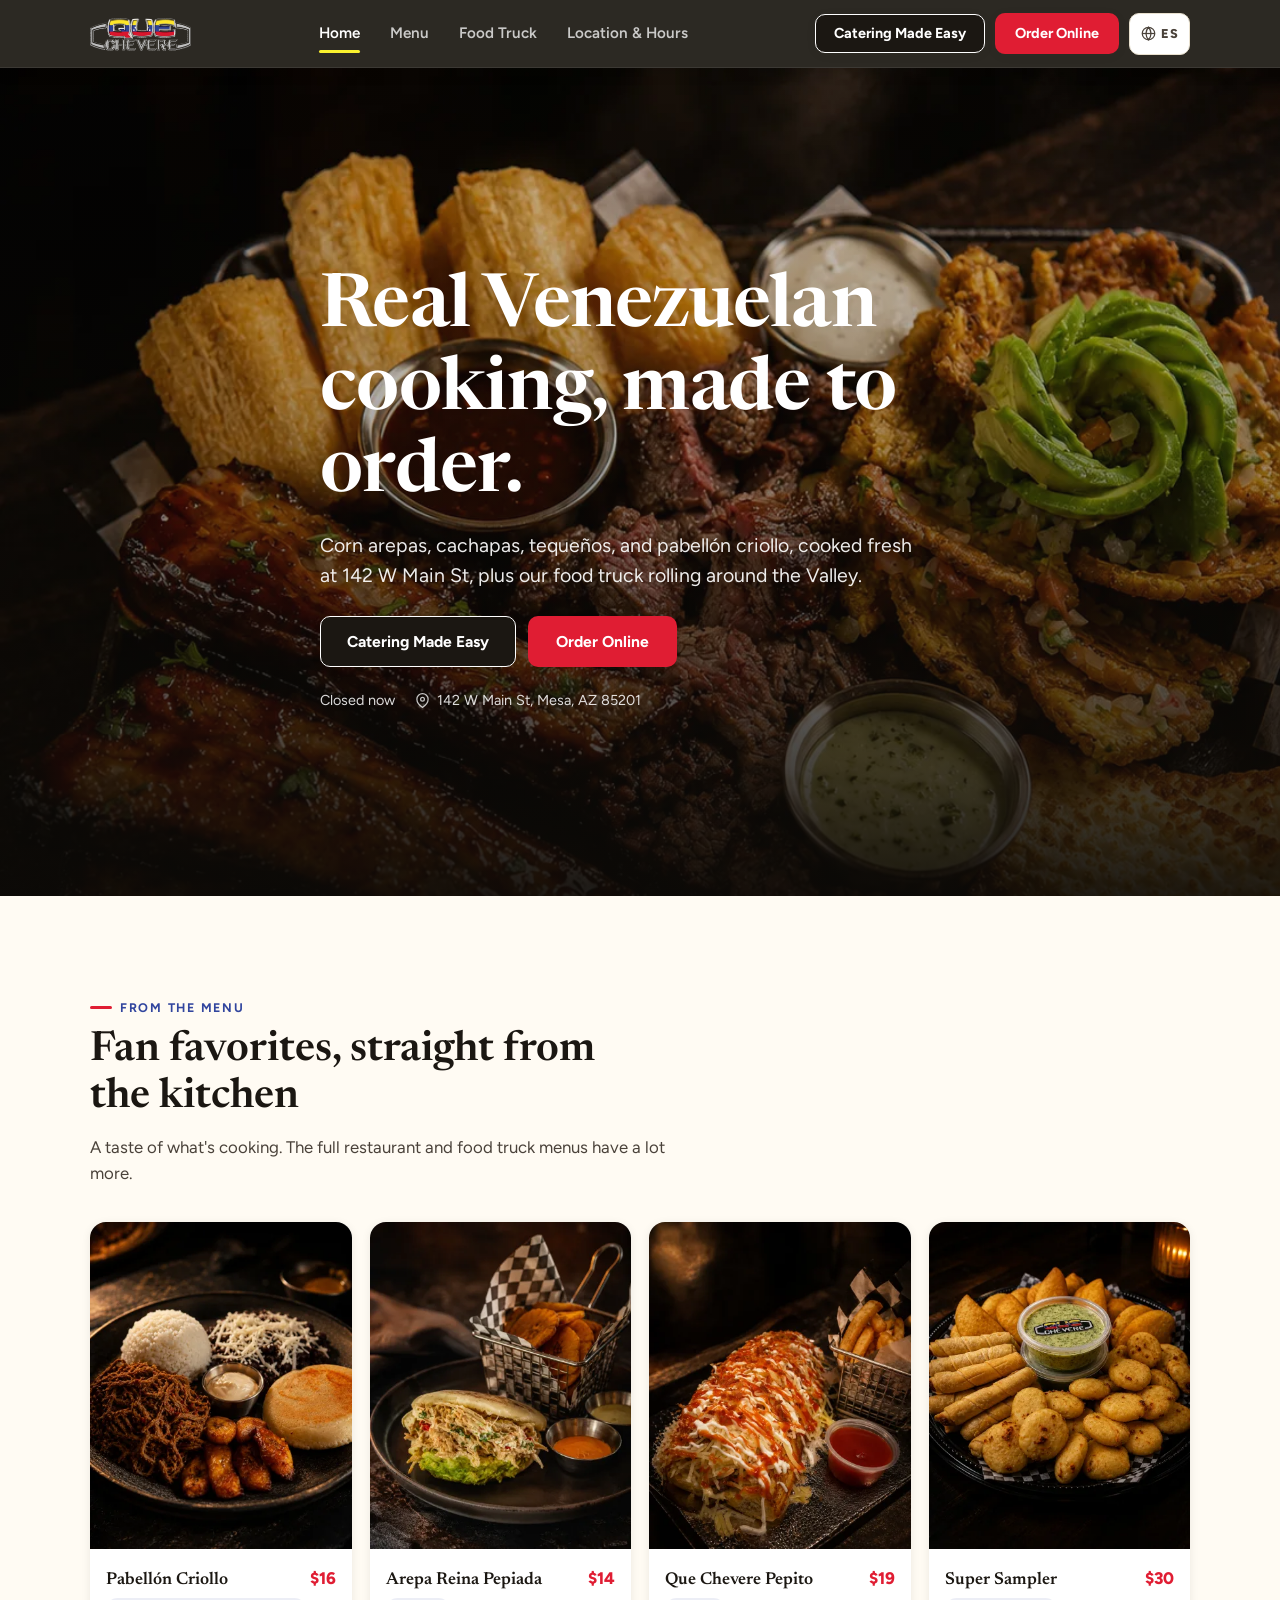
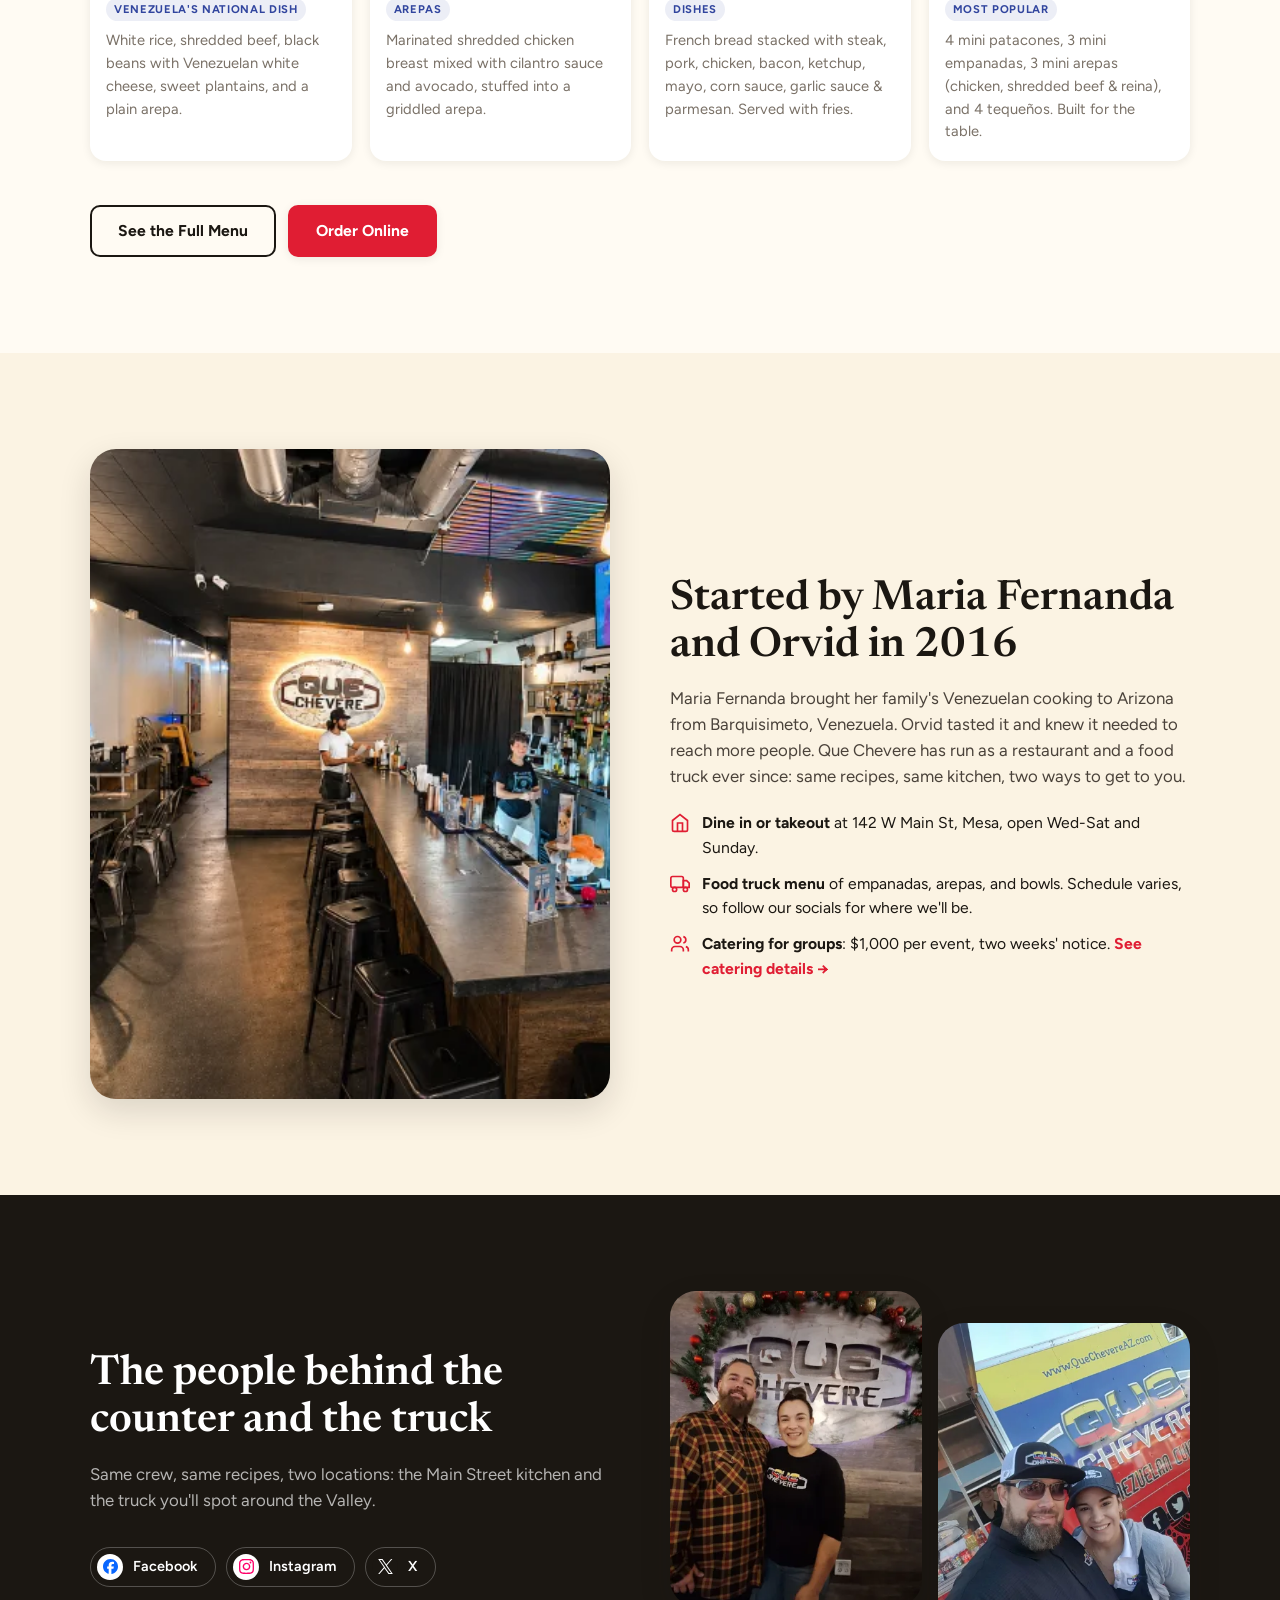
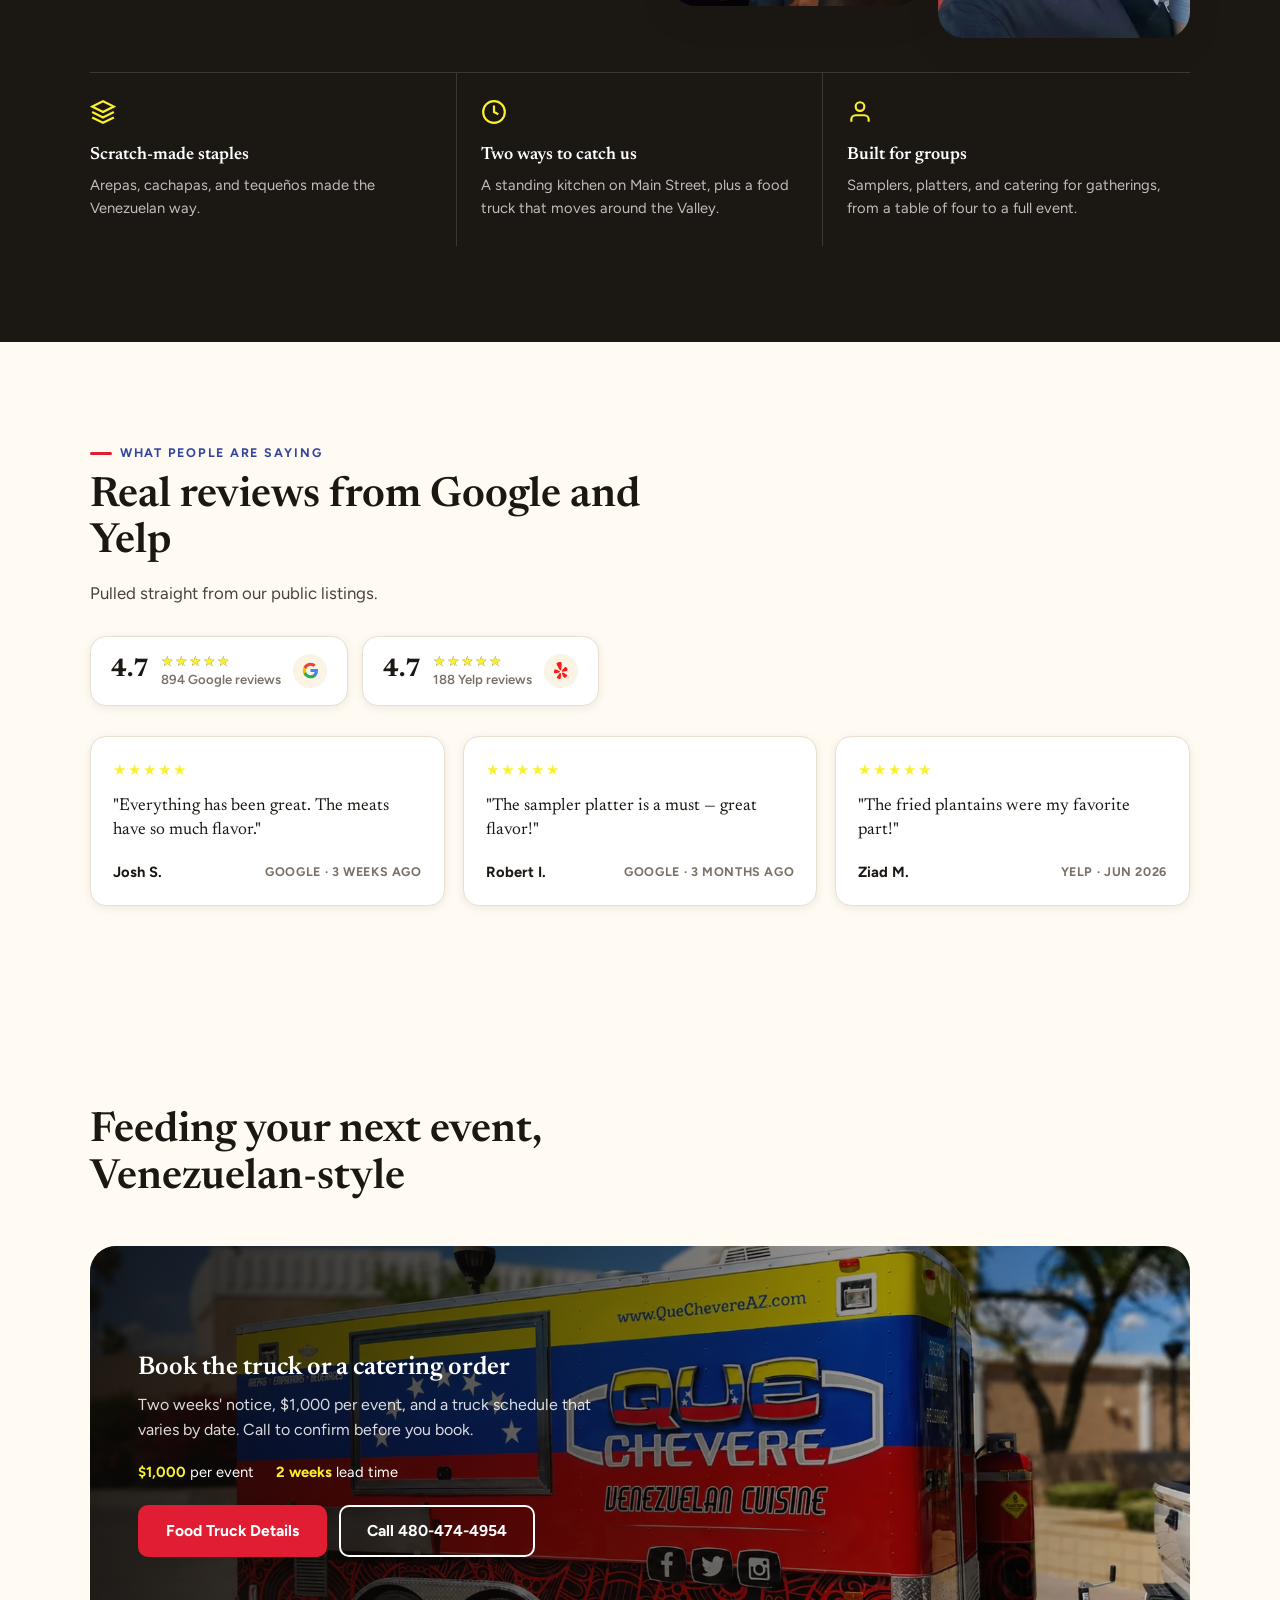
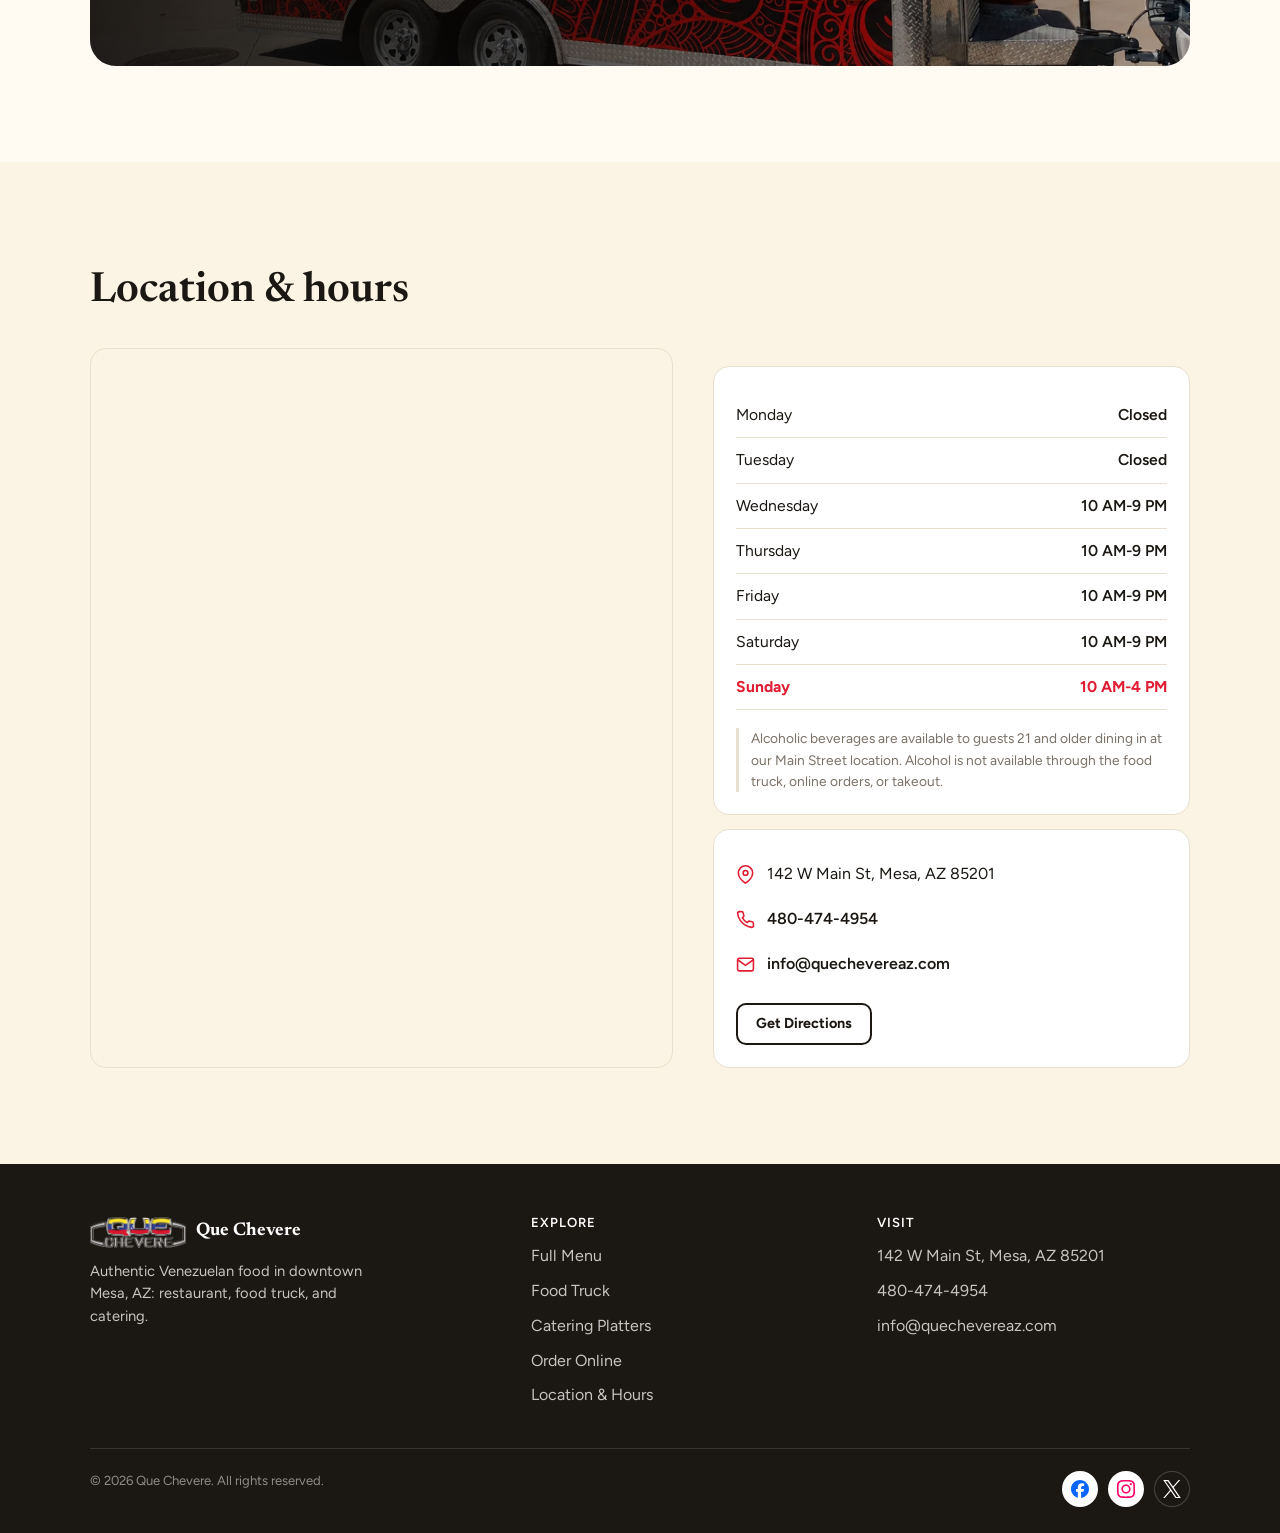
==== commit 7a8a9308: "stop-slop copy pass: fix choppy sentence runs and duplicated content - Combined 3-4 short same-lengt" ====
--- a/index.html
+++ b/index.html
@@ -269,7 +269,7 @@
         <div class="trust-card">
           <svg viewBox="0 0 24 24" fill="none" stroke="currentColor" stroke-width="2"><path d="M12 2 2 7l10 5 10-5-10-5z"/><path d="M2 17l10 5 10-5"/><path d="M2 12l10 5 10-5"/></svg>
           <h3 data-i18n="home.trust1_h">Scratch-made staples</h3>
-          <p data-i18n="home.trust1_p">Arepas, cachapas, and tequeños made the Venezuelan way, not a shortcut menu.</p>
+          <p data-i18n="home.trust1_p">Arepas, cachapas, and tequeños made the Venezuelan way.</p>
         </div>
         <div class="trust-card">
           <svg viewBox="0 0 24 24" fill="none" stroke="currentColor" stroke-width="2"><circle cx="12" cy="12" r="10"/><path d="M12 6v6l4 2"/></svg>
@@ -290,7 +290,7 @@
     <div class="container">
       <span class="eyebrow" data-i18n="home.reviews_eyebrow">What People Are Saying</span>
       <h2 class="section-heading" data-i18n="home.reviews_heading">Real reviews from Google and Yelp</h2>
-      <p class="section-lede" data-i18n="home.reviews_lede">Pulled straight from our public listings, not cherry-picked quotes off a marketing sheet.</p>
+      <p class="section-lede" data-i18n="home.reviews_lede">Pulled straight from our public listings.</p>
 
       <div class="rating-badges">
         <div class="rating-badge">
@@ -357,7 +357,7 @@
              alt="The Que Chevere food truck" loading="lazy" decoding="async">
         <div class="catering-teaser-body">
           <h3 style="font-family:var(--font-display); font-size:1.6rem;" data-i18n="home.catering_body_h">Book the truck or a catering order</h3>
-          <p style="margin-top:10px; color:rgba(255,255,255,0.85);" data-i18n="home.catering_body_p">Two weeks' notice, $1,000 per event. Truck schedule varies by date. Call to confirm before you book.</p>
+          <p style="margin-top:10px; color:rgba(255,255,255,0.85);" data-i18n="home.catering_body_p">Two weeks' notice, $1,000 per event, and a truck schedule that varies by date. Call to confirm before you book.</p>
           <div class="catering-facts">
             <span data-i18n-html="home.catering_fact1_html"><b>$1,000</b> per event</span>
             <span data-i18n-html="home.catering_fact2_html"><b>2 weeks</b> lead time</span>
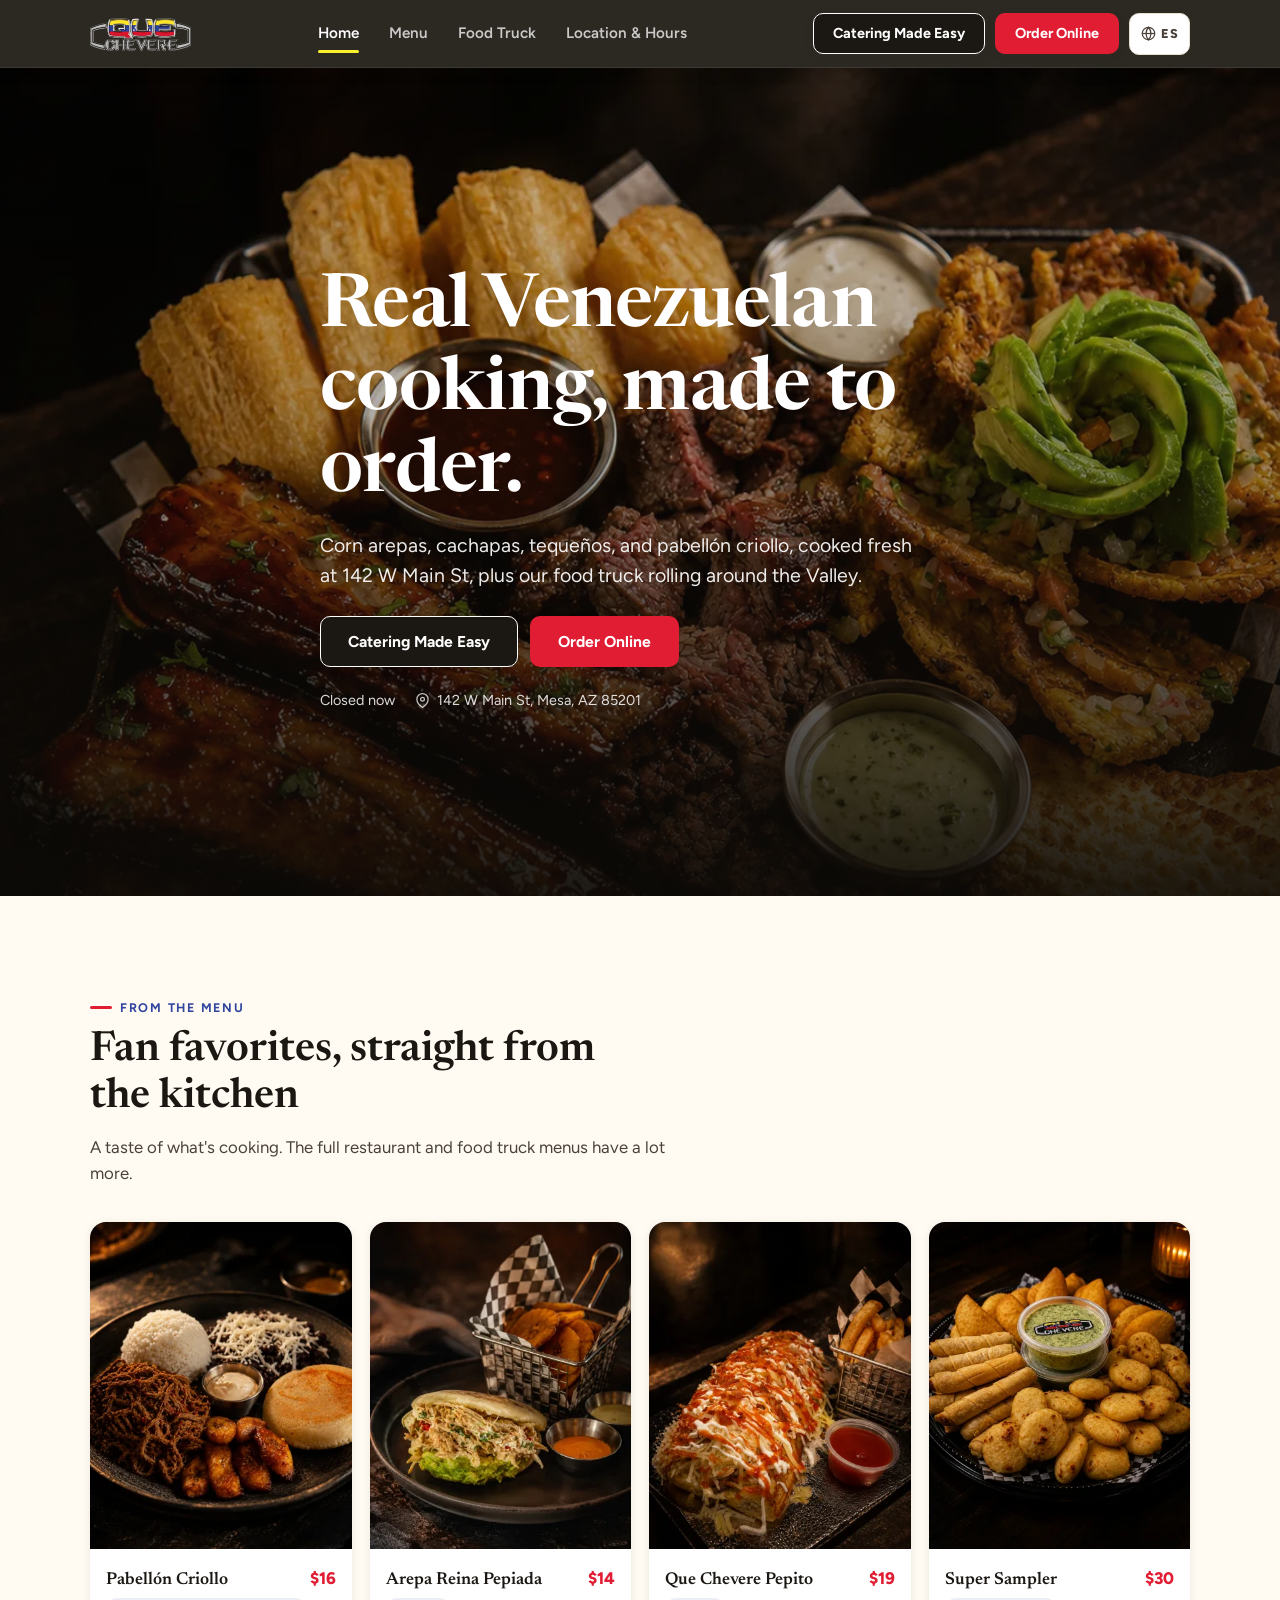
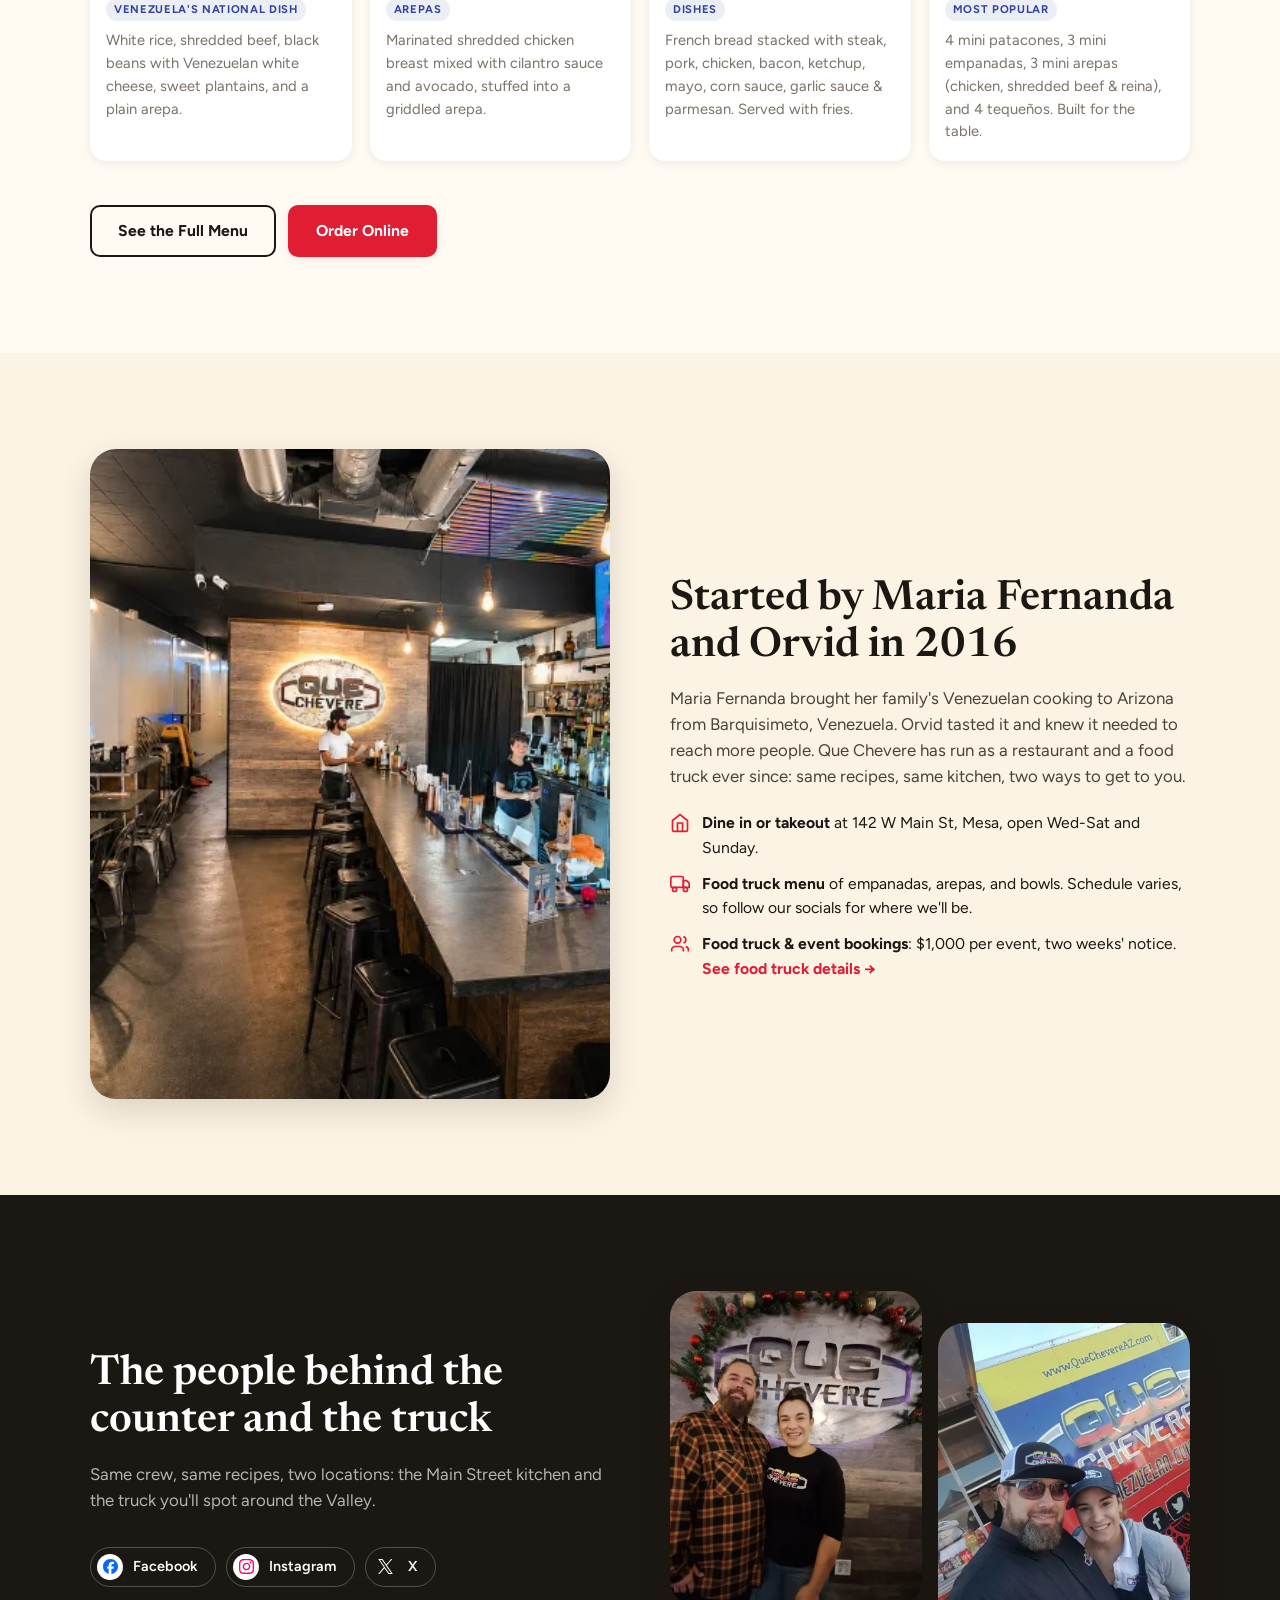
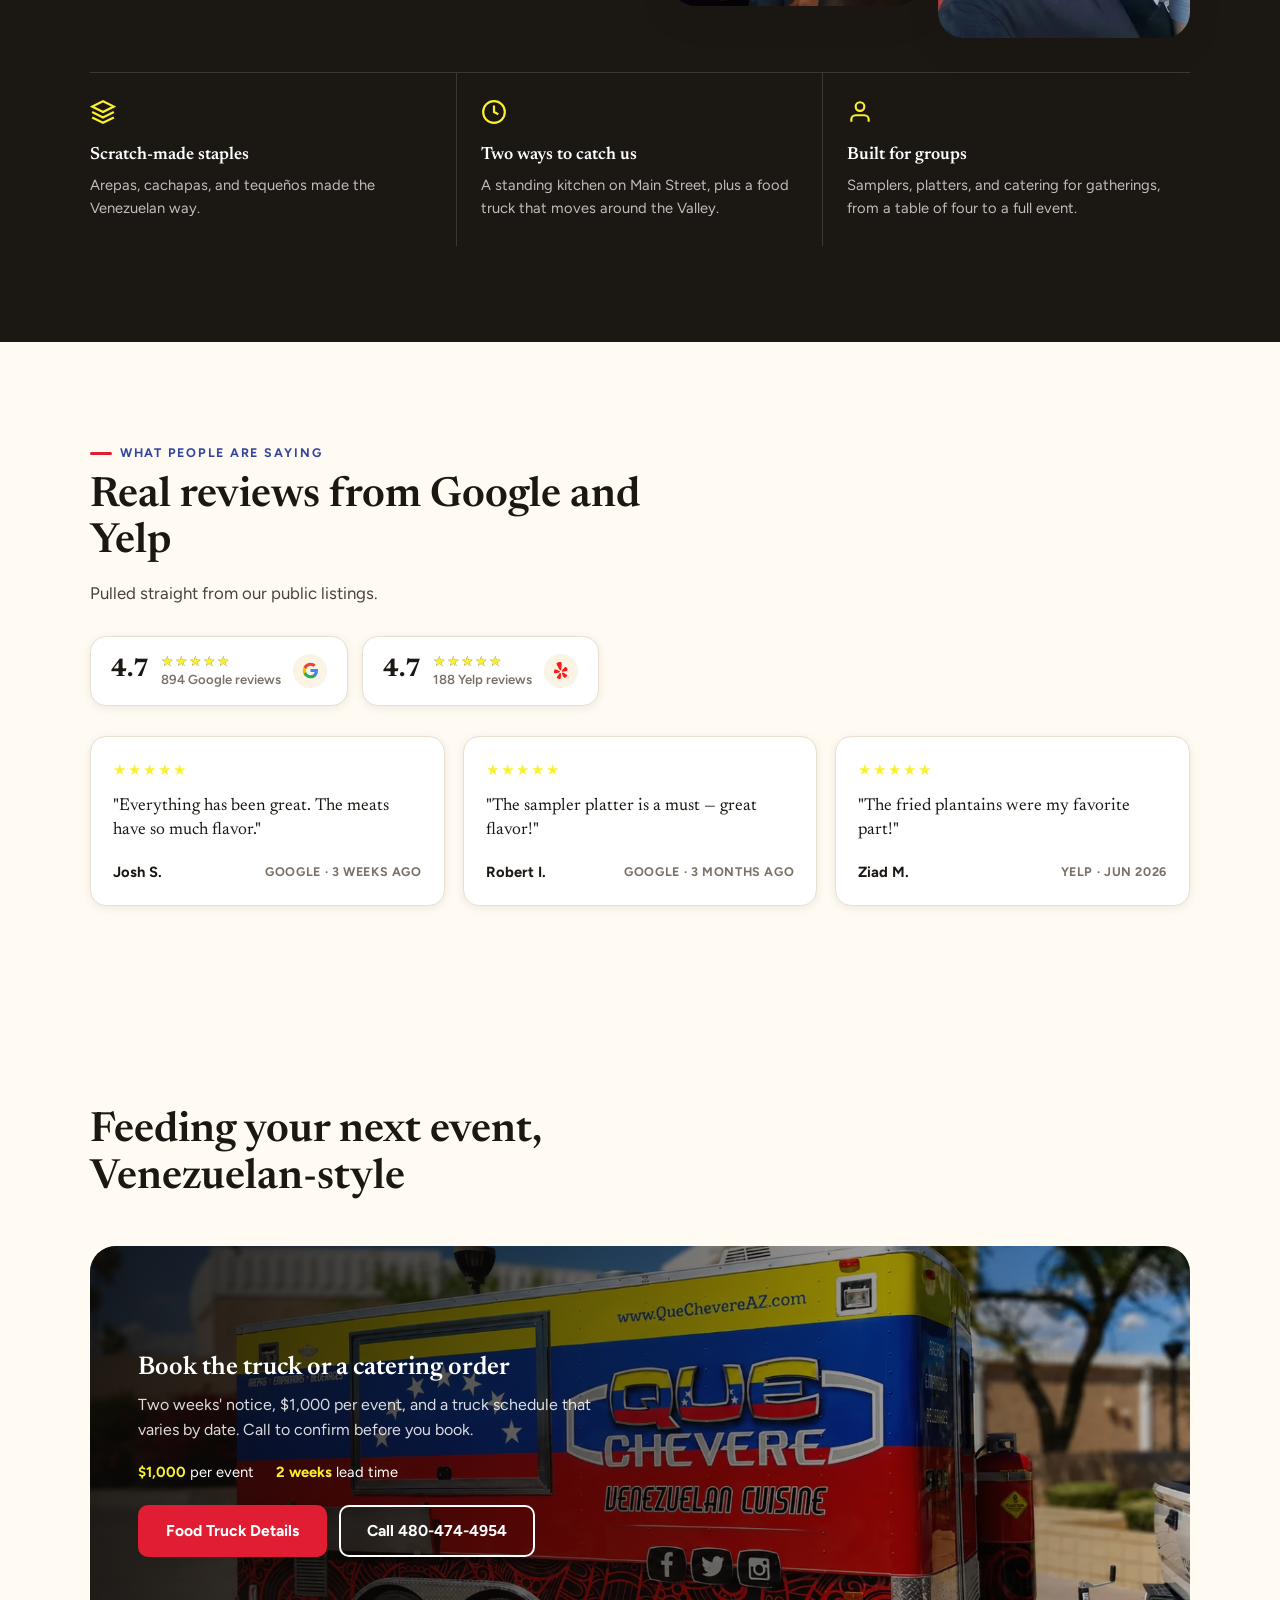
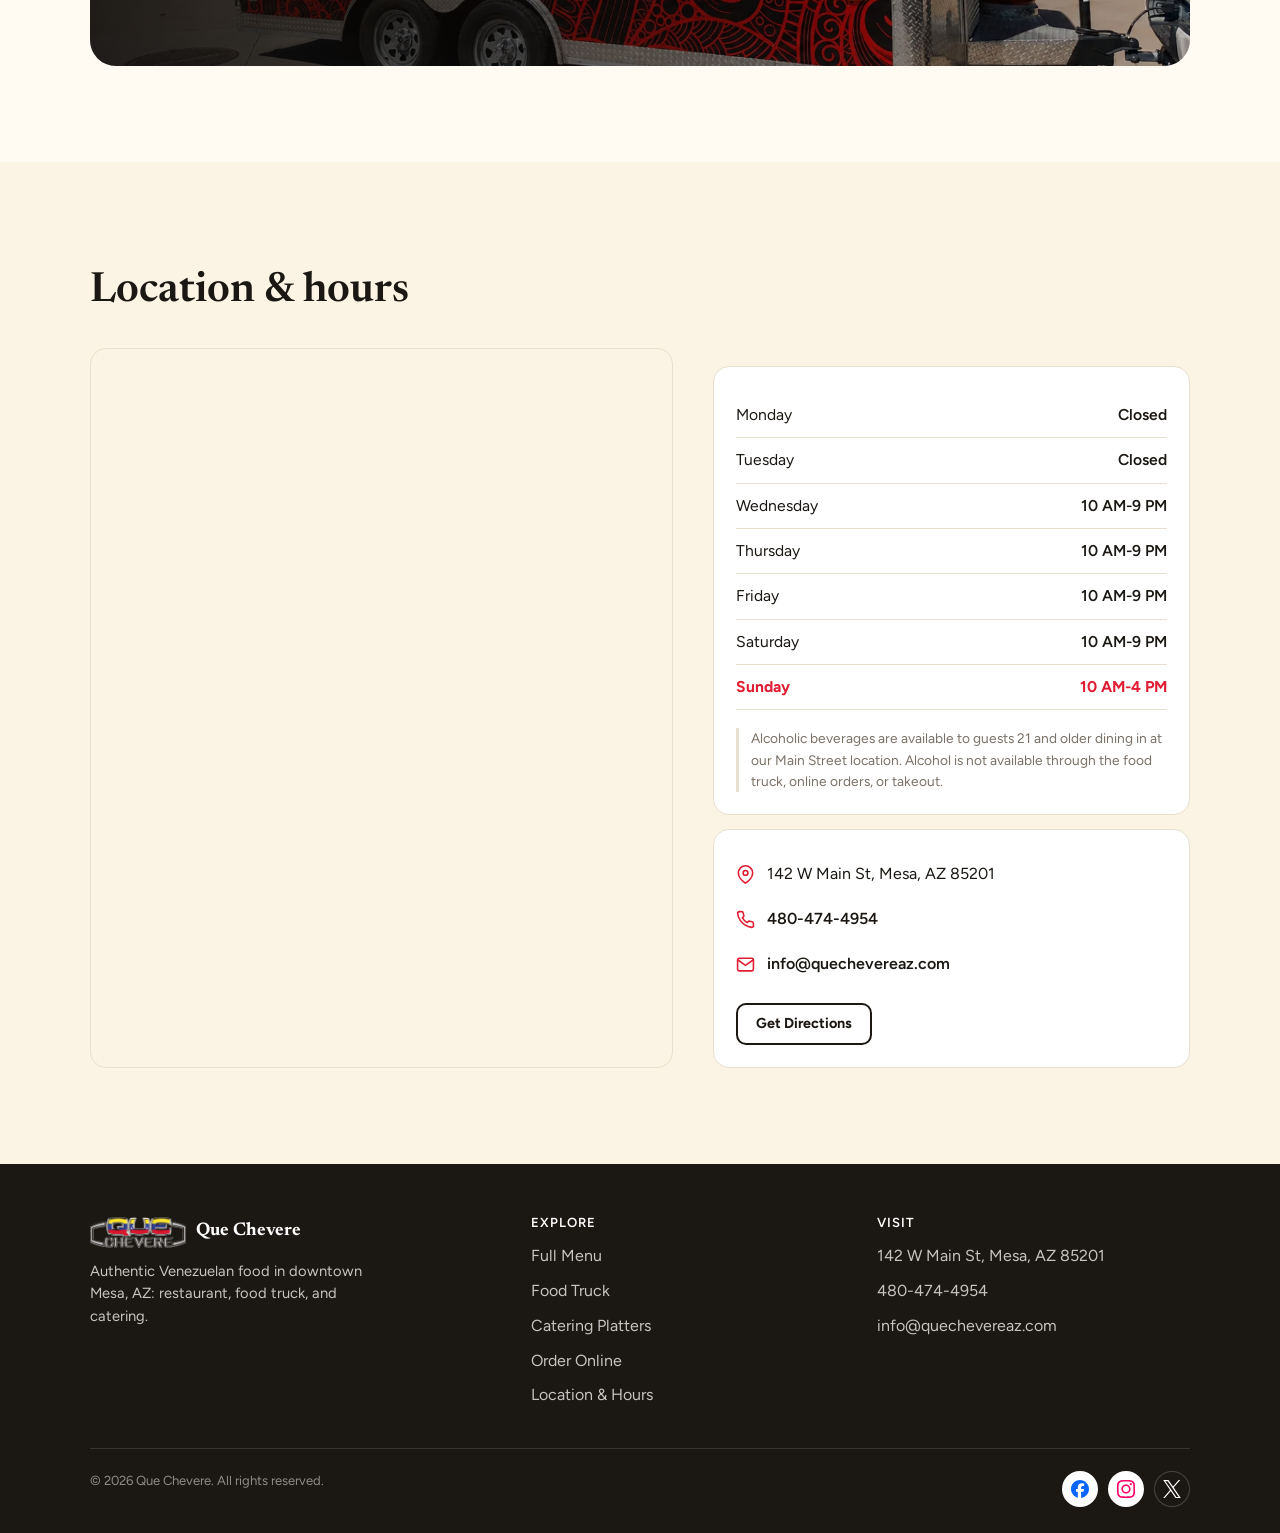
==== commit c7c25700: "Fix Finish-Gate re-review findings: stray Catering link, button height mismatch - Homepage facts lis" ====
--- a/index.html
+++ b/index.html
@@ -224,7 +224,7 @@
           </li>
           <li>
             <svg viewBox="0 0 24 24" fill="none" stroke="currentColor" stroke-width="2"><path d="M16 21v-2a4 4 0 0 0-4-4H6a4 4 0 0 0-4 4v2"/><circle cx="9" cy="7" r="4"/><path d="M22 21v-2a4 4 0 0 0-3-3.87"/><path d="M16 3.13a4 4 0 0 1 0 7.75"/></svg>
-            <span data-i18n-html="home.fact3_html"><strong>Catering for groups</strong>: $1,000 per event, two weeks' notice. <a href="catering.html" style="color:var(--red); font-weight:700;">See catering details →</a></span>
+            <span data-i18n-html="home.fact3_html"><strong>Food truck &amp; event bookings</strong>: $1,000 per event, two weeks' notice. <a href="catering.html" style="color:var(--red); font-weight:700;">See food truck details →</a></span>
           </li>
         </ul>
       </div>
--- a/assets/css/style.css
+++ b/assets/css/style.css
@@ -142,7 +142,7 @@
 .btn-outline:hover { background: rgba(255,255,255,0.12); }
 .btn-outline-dark { background: transparent; border-color: var(--ink); color: var(--ink); }
 .btn-outline-dark:hover { background: var(--ink); color: var(--white); }
-.btn-catering { background: var(--ink); color: var(--white); box-shadow: var(--shadow-sm); border: 1px solid var(--white); }
+.btn-catering { background: var(--ink); color: var(--white); box-shadow: var(--shadow-sm); outline: 1px solid var(--white); outline-offset: -1px; }
 .btn-catering:hover { background: var(--ink-soft); box-shadow: var(--shadow-md); }
 .btn-sm { padding: 11px 18px; font-size: 0.9rem; }
 .btn-block { width: 100%; }
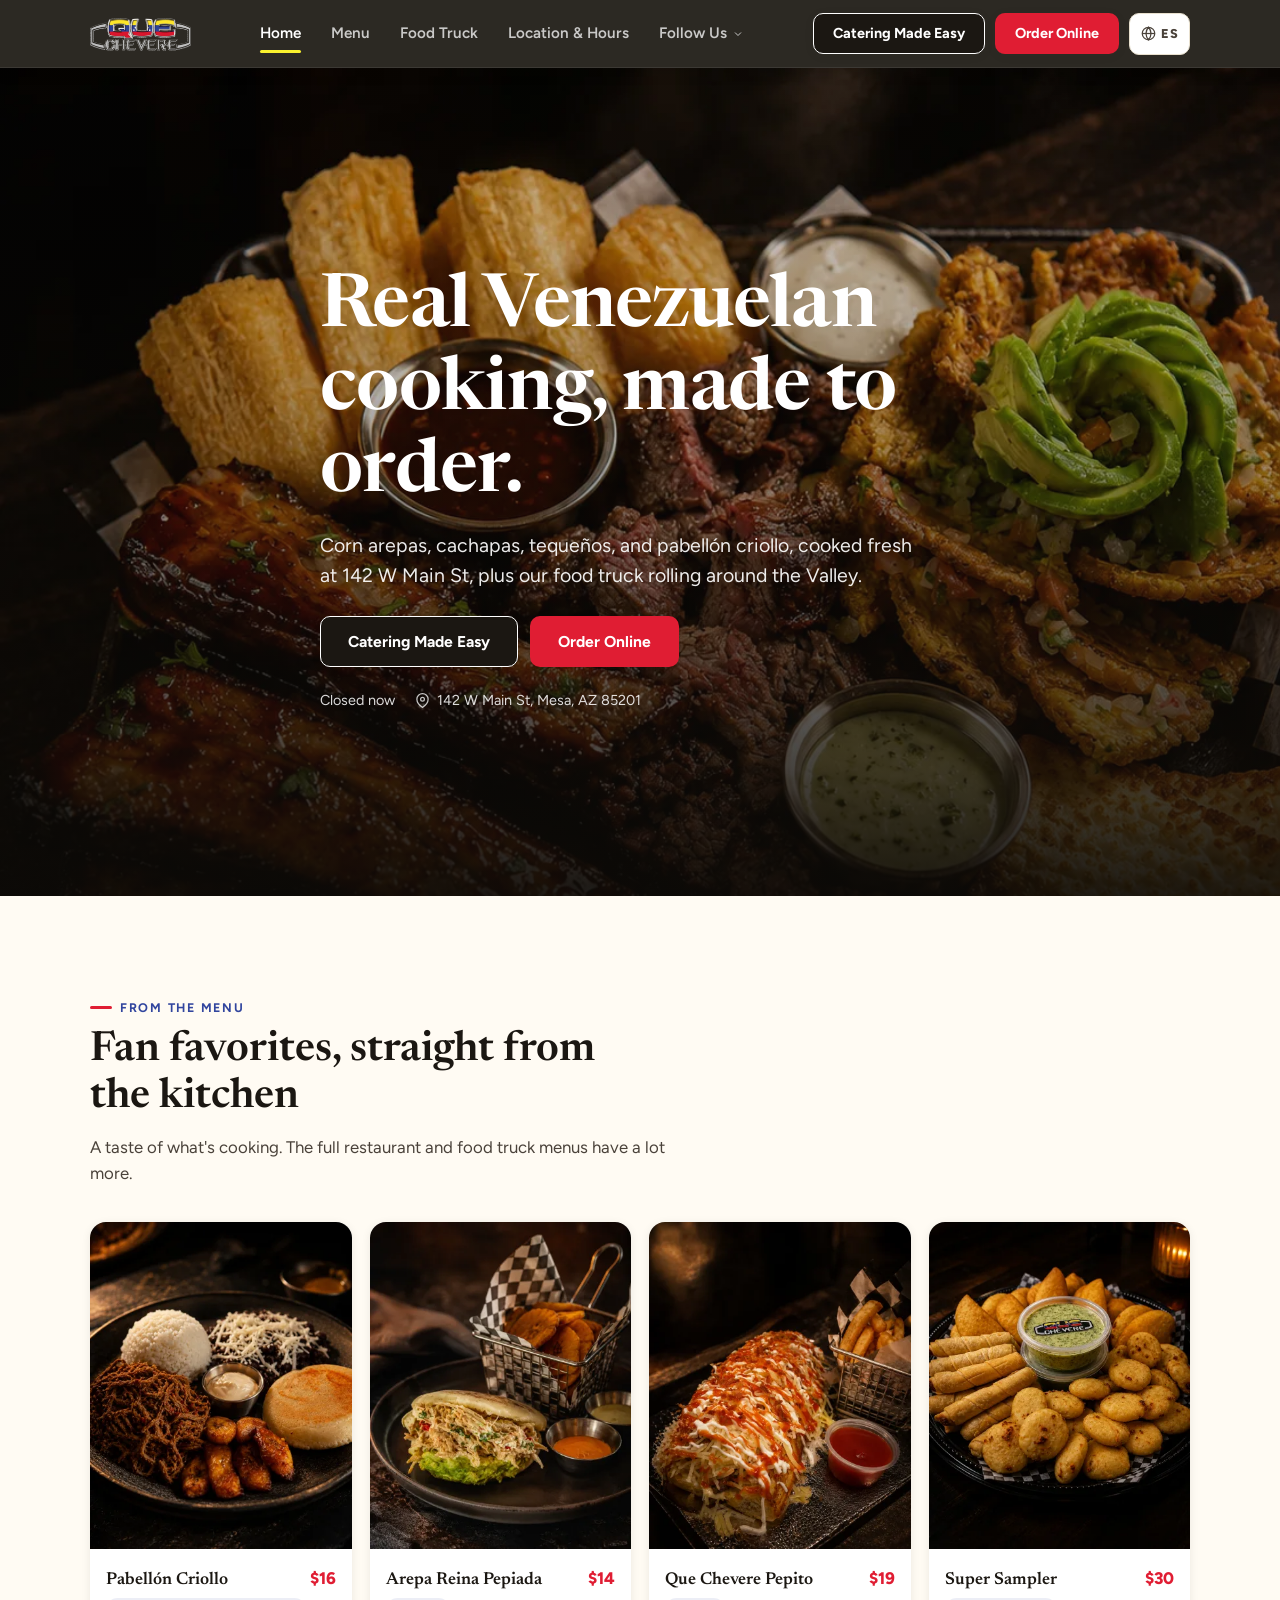
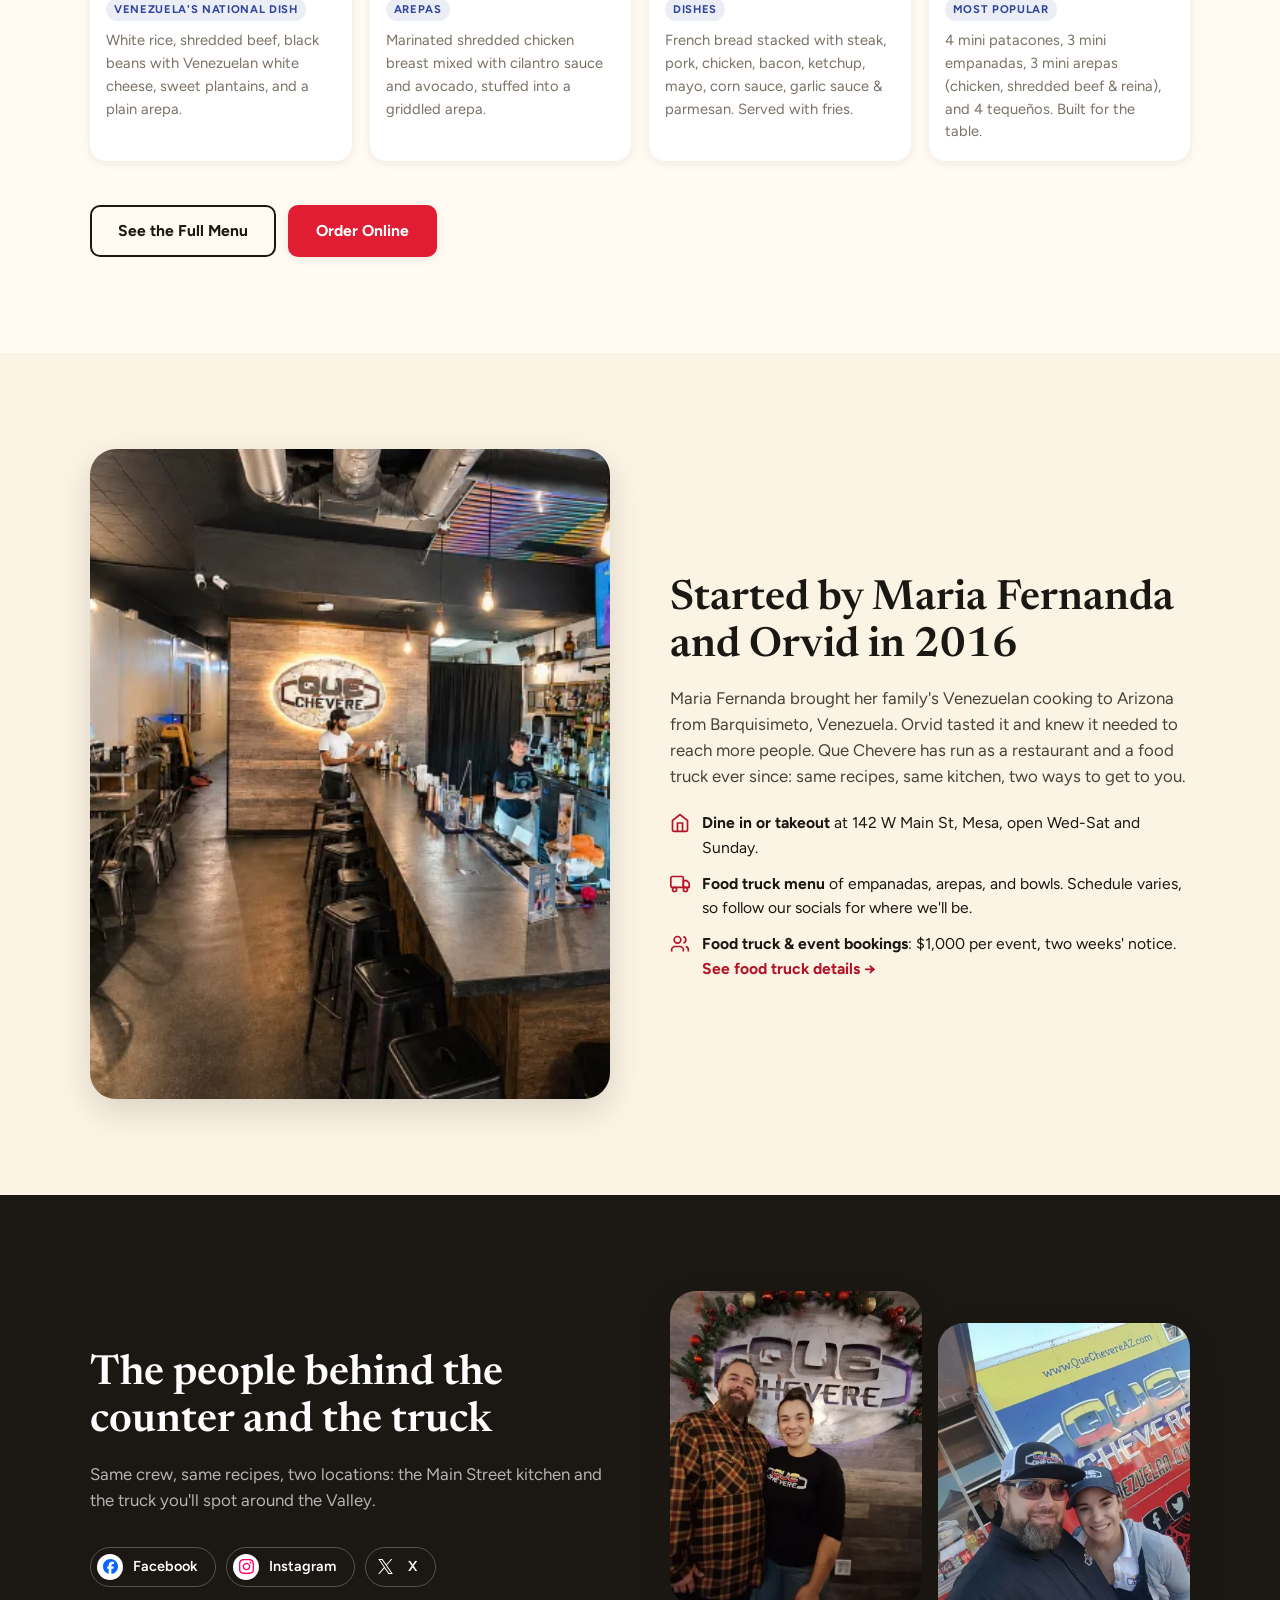
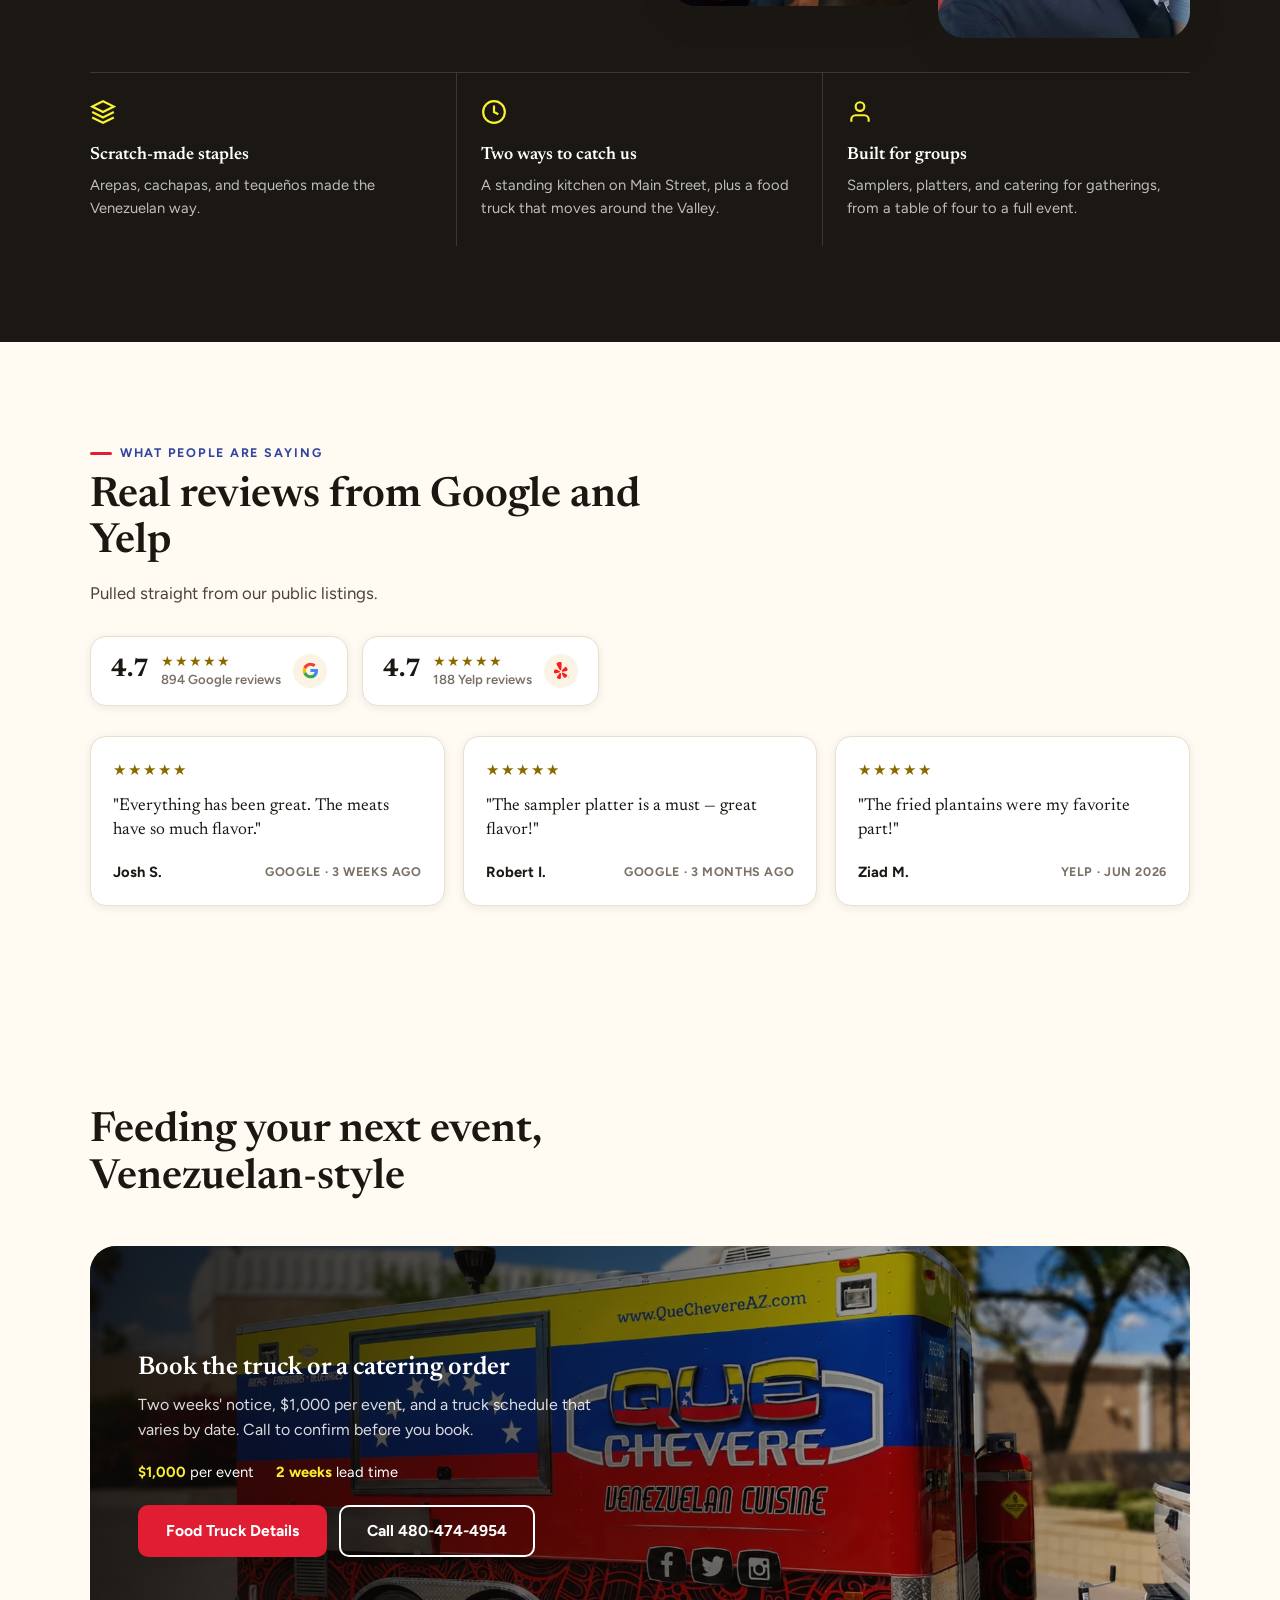
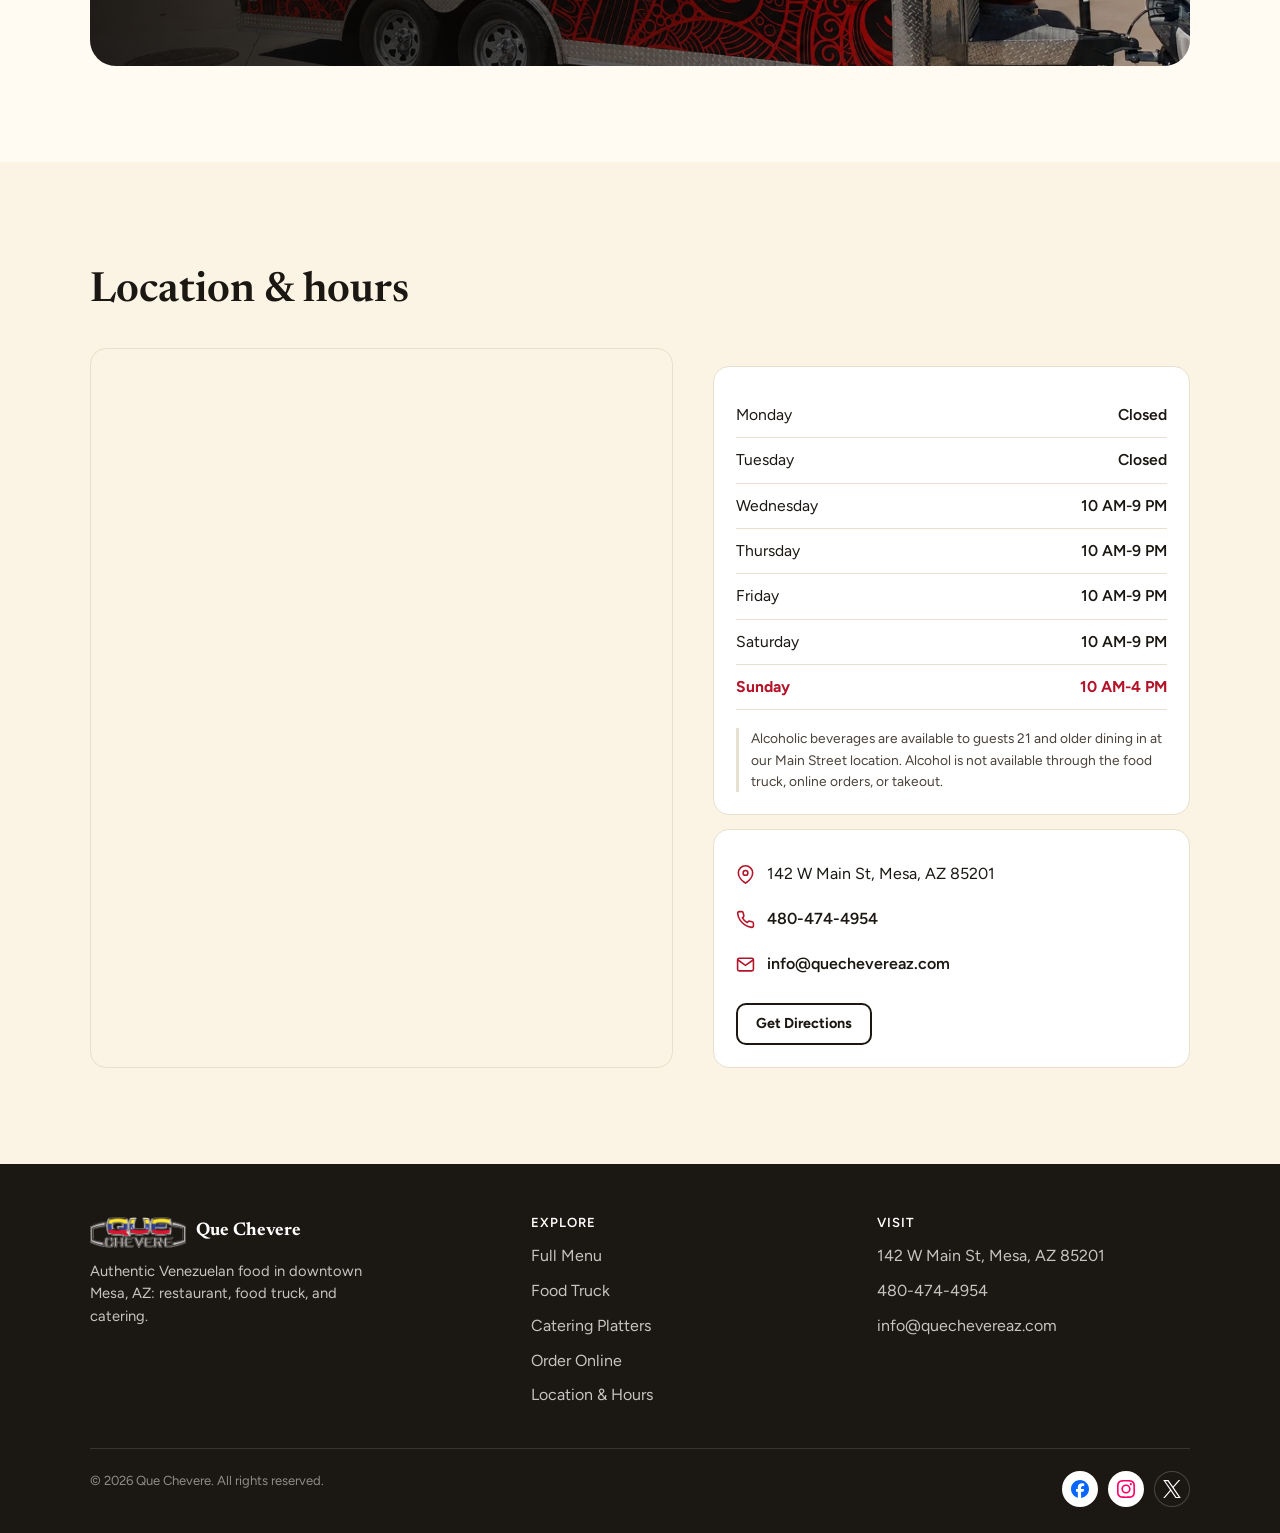
==== commit dd2be437: "Fix remaining minor a11y items: split reading order, footer headings, star contrast, reduced-motion," ====
--- a/index.html
+++ b/index.html
@@ -3,27 +3,36 @@
 <head>
 <meta charset="UTF-8">
 <meta name="viewport" content="width=device-width, initial-scale=1">
-<title data-i18n="home.meta_title">Que Chevere: Authentic Venezuelan Restaurant &amp; Food Truck in Mesa, AZ</title>
-<meta name="description" content="Que Chevere serves scratch-made Venezuelan arepas, cachapas, tequeños, and pabellón criollo in downtown Mesa, AZ. Dine in, order online, or catch the food truck. 142 W Main St, Mesa, AZ 85201." data-i18n-content="home.meta_desc">
+<title data-i18n="home.meta_title">Que Chevere: Venezuelan Restaurant &amp; Food Truck in Mesa, AZ</title>
+<meta name="description" content="Que Chevere serves scratch-made Venezuelan arepas, cachapas, tequeños, and pabellón criollo in Mesa, AZ. Dine in, order online, or catch the food truck." data-i18n-content="home.meta_desc">
 <link rel="canonical" href="https://quechevereaz.com/">
-<meta property="og:title" content="Que Chevere: Authentic Venezuelan Restaurant &amp; Food Truck in Mesa, AZ" data-i18n-content="home.og_title">
+<link rel="alternate" hreflang="en" href="https://quechevereaz.com/">
+<link rel="alternate" hreflang="es" href="https://quechevereaz.com/es/">
+<link rel="alternate" hreflang="x-default" href="https://quechevereaz.com/">
+<meta property="og:title" content="Que Chevere: Venezuelan Restaurant &amp; Food Truck in Mesa, AZ" data-i18n-content="home.og_title">
 <meta property="og:description" content="Scratch-made Venezuelan arepas, cachapas, tequeños, and pabellón criollo. Dine in, order online, or catch the food truck around the Valley." data-i18n-content="home.og_desc">
-<meta property="og:type" content="restaurant">
-<meta property="og:image" content="https://quechevereaz.com/assets/images%20-%20optimized/house-grill-platter-1122w.webp">
+<meta property="og:type" content="website">
+<meta property="og:url" content="https://quechevereaz.com/">
+<meta property="og:image" content="https://quechevereaz.com/assets/images-optimized/house-grill-platter-1122w.webp">
+<meta name="twitter:card" content="summary_large_image">
+<meta name="twitter:title" content="Que Chevere: Venezuelan Restaurant &amp; Food Truck in Mesa, AZ" data-i18n-content="home.og_title">
+<meta name="twitter:description" content="Scratch-made Venezuelan arepas, cachapas, tequeños, and pabellón criollo. Dine in, order online, or catch the food truck around the Valley." data-i18n-content="home.og_desc">
+<meta name="twitter:image" content="https://quechevereaz.com/assets/images-optimized/house-grill-platter-1122w.webp">
 <meta name="theme-color" content="#31459E">
-<link rel="icon" href="assets/images%20-%20optimized/logo-400w.webp" type="image/webp">
-<link rel="apple-touch-icon" href="assets/images%20-%20optimized/logo-400w.webp">
+<link rel="icon" href="assets/images-optimized/logo-400w.webp" type="image/webp">
+<link rel="apple-touch-icon" href="assets/images-optimized/logo-400w.webp">
 <link rel="stylesheet" href="assets/css/style.css">
 <script type="application/ld+json">
 {
   "@context": "https://schema.org",
   "@type": "Restaurant",
+  "@id": "https://quechevereaz.com/#restaurant",
   "name": "Que Chevere",
   "servesCuisine": "Venezuelan",
   "url": "https://quechevereaz.com/",
   "telephone": "+1-480-474-4954",
   "email": "info@quechevereaz.com",
-  "image": "https://quechevereaz.com/assets/images%20-%20optimized/house-grill-platter-1122w.webp",
+  "image": "https://quechevereaz.com/assets/images-optimized/house-grill-platter-1122w.webp",
   "address": {
     "@type": "PostalAddress",
     "streetAddress": "142 W Main St",
@@ -33,7 +42,8 @@
     "addressCountry": "US"
   },
   "menu": "https://quechevereaz.com/menu.html",
-  "acceptsReservations": "False",
+  "priceRange": "$$",
+  "acceptsReservations": false,
   "openingHoursSpecification": [
     { "@type": "OpeningHoursSpecification", "dayOfWeek": ["Wednesday","Thursday","Friday","Saturday"], "opens": "10:00", "closes": "21:00" },
     { "@type": "OpeningHoursSpecification", "dayOfWeek": "Sunday", "opens": "10:00", "closes": "16:00" }
@@ -52,35 +62,57 @@
 <header class="site-header">
   <div class="container">
     <a href="index.html" class="brand">
-      <img src="assets/images%20-%20optimized/logo-400w.webp" alt="Que Chevere logo">
+      <img src="assets/images-optimized/logo-400w.webp" data-i18n-alt="home.logo_alt" alt="Que Chevere logo">
     </a>
     <nav class="main-nav" aria-label="Primary">
       <a href="index.html" class="is-active" data-i18n="nav.home">Home</a>
       <a href="menu.html" data-i18n="nav.menu">Menu</a>
       <a href="catering.html" data-i18n="nav.catering">Food Truck</a>
       <a href="index.html#location" data-i18n="nav.location">Location &amp; Hours</a>
+      <div class="nav-dropdown">
+        <button class="nav-dropdown__btn" type="button" aria-expanded="false" data-dropdown-toggle>
+          <span data-i18n="nav.follow">Follow Us</span>
+          <svg viewBox="0 0 24 24" fill="none" stroke="currentColor" stroke-width="2" aria-hidden="true"><polyline points="6 9 12 15 18 9"/></svg>
+        </button>
+        <div class="nav-dropdown__panel" data-dropdown-panel>
+          <a href="https://www.facebook.com/quechevereaz/" target="_blank" rel="noopener"><svg viewBox="0 0 24 24" fill="#0866FF" aria-hidden="true"><path d="M9.101 23.691v-7.98H6.627v-3.667h2.474v-1.58c0-4.085 1.848-5.978 5.858-5.978.401 0 .955.042 1.468.103a8.68 8.68 0 0 1 1.141.195v3.325a8.623 8.623 0 0 0-.653-.036 26.805 26.805 0 0 0-.733-.009c-.707 0-1.259.096-1.675.309a1.686 1.686 0 0 0-.679.622c-.258.42-.374.995-.374 1.752v1.297h3.919l-.386 2.103-.287 1.564h-3.246v8.245C19.396 23.238 24 18.179 24 12.044c0-6.627-5.373-12-12-12s-12 5.373-12 12c0 5.628 3.874 10.35 9.101 11.647Z"/></svg>Facebook</a>
+          <a href="https://www.instagram.com/quechevereaz" target="_blank" rel="noopener"><svg viewBox="0 0 24 24" fill="#FF0069" aria-hidden="true"><path d="M7.0301.084c-1.2768.0602-2.1487.264-2.911.5634-.7888.3075-1.4575.72-2.1228 1.3877-.6652.6677-1.075 1.3368-1.3802 2.127-.2954.7638-.4956 1.6365-.552 2.914-.0564 1.2775-.0689 1.6882-.0626 4.947.0062 3.2586.0206 3.6671.0825 4.9473.061 1.2765.264 2.1482.5635 2.9107.308.7889.72 1.4573 1.388 2.1228.6679.6655 1.3365 1.0743 2.1285 1.38.7632.295 1.6361.4961 2.9134.552 1.2773.056 1.6884.069 4.9462.0627 3.2578-.0062 3.6675-.0207 4.9478-.0814 1.28-.0607 2.1468-.2652 2.9107-.5633.7889-.3086 1.4578-.72 2.1228-1.388.665-.668 1.0745-1.3378 1.3795-2.1284.2957-.7632.4966-1.636.552-2.9124.056-1.2809.0692-1.6898.063-4.948-.0063-3.2583-.021-3.6668-.0817-4.9465-.0607-1.2797-.264-2.1487-.5633-2.9117-.3084-.7889-.72-1.4568-1.3876-2.1228C21.3053.9328 20.6362.5231 19.8442.218c-.7636-.2951-1.6361-.4966-2.9134-.552C15.653-.3906 15.242-.4032 11.9838-.397c-3.2583.0063-3.6662.0207-4.9537.0814m.1416 21.6748c-1.1706-.0511-1.8063-.246-2.2295-.4094-.5605-.216-.96-.4762-1.3807-.895-.4208-.4188-.6817-.8181-.899-1.378-.1644-.4231-.3607-1.0588-.4138-2.2294-.0575-1.2655-.0703-1.6398-.0776-4.8341-.0073-3.1943.0044-3.5685.0587-4.834.05-1.1698.2465-1.8063.4099-2.2294.216-.5613.4755-.96.895-1.3805.4194-.4205.8181-.6816 1.3783-.899.4224-.1652 1.0581-.3607 2.2286-.4138 1.2655-.0576 1.6399-.0703 4.8341-.0776 3.1942-.0073 3.5686.0044 4.8349.0587 1.1706.0511 1.8063.246 2.2294.4099.5606.216.9601.4755 1.3806.895.4205.4195.6817.818.899 1.3783.1653.4225.3608 1.0581.4138 2.2287.0576 1.2655.0704 1.6399.0776 4.8341.0073 3.1943-.0044 3.5686-.0587 4.834-.0511 1.1706-.246 1.8063-.4093 2.2295-.216.5613-.4762.9601-.895 1.3807-.419.4207-.8182.6816-1.3784.899-.4224.1653-1.058.3608-2.228.4138-1.2656.0576-1.6399.0703-4.8342.0776-3.1943.0073-3.5686-.0043-4.834-.0587M16.953 5.5866A1.44 1.44 0 1 0 18.39 4.144a1.44 1.44 0 0 0-1.437 1.4426M5.8385 12.012c.0069 3.4022 2.7729 6.1552 6.1747 6.1483 3.4018-.0069 6.157-2.7737 6.1502-6.1759-.0069-3.4022-2.7737-6.1553-6.1759-6.1484-3.4018.0069-6.155 2.7729-6.148 6.176m2.164-.0044A3.9998 3.9998 0 1 1 12.0044 16a4.0002 4.0002 0 0 1-4.0019-3.9924"/></svg>Instagram</a>
+          <a href="https://x.com/quechevereaz" target="_blank" rel="noopener"><svg viewBox="0 0 24 24" fill="#1B1712" aria-hidden="true"><path d="M14.234 10.162 22.977 0h-2.072l-7.591 8.824L7.251 0H.258l9.168 13.343L.258 24H2.33l8.016-9.318L16.749 24h6.993zm-2.837 3.299-.929-1.329L3.076 1.56h3.182l5.965 8.532.929 1.329 7.754 11.09h-3.182z"/></svg>X</a>
+        </div>
+      </div>
     </nav>
     <div class="header-actions">
       <a href="platters.html" class="btn btn-sm btn-catering" data-i18n="header.catering">Catering Made Easy</a>
       <a href="https://my-site-109978-105530.square.site/" target="_blank" rel="noopener" class="btn btn-primary btn-sm btn-order" data-i18n="header.order">Order Online</a>
       <button class="lang-toggle" type="button" data-lang-toggle aria-label="Switch to Spanish">
-        <svg viewBox="0 0 24 24" fill="none" stroke="currentColor" stroke-width="2"><circle cx="12" cy="12" r="10"/><path d="M2 12h20"/><path d="M12 2a15.3 15.3 0 0 1 4 10 15.3 15.3 0 0 1-4 10 15.3 15.3 0 0 1-4-10 15.3 15.3 0 0 1 4-10z"/></svg>
+        <svg viewBox="0 0 24 24" fill="none" stroke="currentColor" stroke-width="2" aria-hidden="true"><circle cx="12" cy="12" r="10"/><path d="M2 12h20"/><path d="M12 2a15.3 15.3 0 0 1 4 10 15.3 15.3 0 0 1-4 10 15.3 15.3 0 0 1-4-10 15.3 15.3 0 0 1 4-10z"/></svg>
         <span data-lang-label>ES</span>
       </button>
-      <button class="nav-toggle" aria-label="Open menu" aria-expanded="false" data-i18n-aria-label="navtoggle.aria_open">
-        <svg viewBox="0 0 24 24" fill="none" stroke="currentColor" stroke-width="2"><path d="M4 7h16M4 12h16M4 17h16"/></svg>
+      <button class="nav-toggle" aria-label="Open menu" aria-expanded="false" aria-controls="mobile-nav" data-i18n-aria-label="navtoggle.aria_open">
+        <svg viewBox="0 0 24 24" fill="none" stroke="currentColor" stroke-width="2" aria-hidden="true"><path d="M4 7h16M4 12h16M4 17h16"/></svg>
       </button>
     </div>
   </div>
 </header>
-<nav class="mobile-nav" aria-label="Mobile">
+<nav class="mobile-nav" aria-label="Mobile" id="mobile-nav">
   <a href="index.html" data-i18n="nav.home">Home</a>
   <a href="menu.html" data-i18n="nav.menu">Menu</a>
   <a href="catering.html" data-i18n="nav.catering">Food Truck</a>
   <a href="index.html#location" data-i18n="nav.location">Location &amp; Hours</a>
+  <div class="nav-dropdown">
+    <button class="nav-dropdown__btn" type="button" aria-expanded="false" data-dropdown-toggle>
+      <span data-i18n="nav.follow">Follow Us</span>
+      <svg viewBox="0 0 24 24" fill="none" stroke="currentColor" stroke-width="2" aria-hidden="true"><polyline points="6 9 12 15 18 9"/></svg>
+    </button>
+    <div class="nav-dropdown__panel" data-dropdown-panel>
+      <a href="https://www.facebook.com/quechevereaz/" target="_blank" rel="noopener"><svg viewBox="0 0 24 24" fill="#0866FF" aria-hidden="true"><path d="M9.101 23.691v-7.98H6.627v-3.667h2.474v-1.58c0-4.085 1.848-5.978 5.858-5.978.401 0 .955.042 1.468.103a8.68 8.68 0 0 1 1.141.195v3.325a8.623 8.623 0 0 0-.653-.036 26.805 26.805 0 0 0-.733-.009c-.707 0-1.259.096-1.675.309a1.686 1.686 0 0 0-.679.622c-.258.42-.374.995-.374 1.752v1.297h3.919l-.386 2.103-.287 1.564h-3.246v8.245C19.396 23.238 24 18.179 24 12.044c0-6.627-5.373-12-12-12s-12 5.373-12 12c0 5.628 3.874 10.35 9.101 11.647Z"/></svg>Facebook</a>
+      <a href="https://www.instagram.com/quechevereaz" target="_blank" rel="noopener"><svg viewBox="0 0 24 24" fill="#FF0069" aria-hidden="true"><path d="M7.0301.084c-1.2768.0602-2.1487.264-2.911.5634-.7888.3075-1.4575.72-2.1228 1.3877-.6652.6677-1.075 1.3368-1.3802 2.127-.2954.7638-.4956 1.6365-.552 2.914-.0564 1.2775-.0689 1.6882-.0626 4.947.0062 3.2586.0206 3.6671.0825 4.9473.061 1.2765.264 2.1482.5635 2.9107.308.7889.72 1.4573 1.388 2.1228.6679.6655 1.3365 1.0743 2.1285 1.38.7632.295 1.6361.4961 2.9134.552 1.2773.056 1.6884.069 4.9462.0627 3.2578-.0062 3.6675-.0207 4.9478-.0814 1.28-.0607 2.1468-.2652 2.9107-.5633.7889-.3086 1.4578-.72 2.1228-1.388.665-.668 1.0745-1.3378 1.3795-2.1284.2957-.7632.4966-1.636.552-2.9124.056-1.2809.0692-1.6898.063-4.948-.0063-3.2583-.021-3.6668-.0817-4.9465-.0607-1.2797-.264-2.1487-.5633-2.9117-.3084-.7889-.72-1.4568-1.3876-2.1228C21.3053.9328 20.6362.5231 19.8442.218c-.7636-.2951-1.6361-.4966-2.9134-.552C15.653-.3906 15.242-.4032 11.9838-.397c-3.2583.0063-3.6662.0207-4.9537.0814m.1416 21.6748c-1.1706-.0511-1.8063-.246-2.2295-.4094-.5605-.216-.96-.4762-1.3807-.895-.4208-.4188-.6817-.8181-.899-1.378-.1644-.4231-.3607-1.0588-.4138-2.2294-.0575-1.2655-.0703-1.6398-.0776-4.8341-.0073-3.1943.0044-3.5685.0587-4.834.05-1.1698.2465-1.8063.4099-2.2294.216-.5613.4755-.96.895-1.3805.4194-.4205.8181-.6816 1.3783-.899.4224-.1652 1.0581-.3607 2.2286-.4138 1.2655-.0576 1.6399-.0703 4.8341-.0776 3.1942-.0073 3.5686.0044 4.8349.0587 1.1706.0511 1.8063.246 2.2294.4099.5606.216.9601.4755 1.3806.895.4205.4195.6817.818.899 1.3783.1653.4225.3608 1.0581.4138 2.2287.0576 1.2655.0704 1.6399.0776 4.8341.0073 3.1943-.0044 3.5686-.0587 4.834-.0511 1.1706-.246 1.8063-.4093 2.2295-.216.5613-.4762.9601-.895 1.3807-.419.4207-.8182.6816-1.3784.899-.4224.1653-1.058.3608-2.228.4138-1.2656.0576-1.6399.0703-4.8342.0776-3.1943.0073-3.5686-.0043-4.834-.0587M16.953 5.5866A1.44 1.44 0 1 0 18.39 4.144a1.44 1.44 0 0 0-1.437 1.4426M5.8385 12.012c.0069 3.4022 2.7729 6.1552 6.1747 6.1483 3.4018-.0069 6.157-2.7737 6.1502-6.1759-.0069-3.4022-2.7737-6.1553-6.1759-6.1484-3.4018.0069-6.155 2.7729-6.148 6.176m2.164-.0044A3.9998 3.9998 0 1 1 12.0044 16a4.0002 4.0002 0 0 1-4.0019-3.9924"/></svg>Instagram</a>
+      <a href="https://x.com/quechevereaz" target="_blank" rel="noopener"><svg viewBox="0 0 24 24" fill="#1B1712" aria-hidden="true"><path d="M14.234 10.162 22.977 0h-2.072l-7.591 8.824L7.251 0H.258l9.168 13.343L.258 24H2.33l8.016-9.318L16.749 24h6.993zm-2.837 3.299-.929-1.329L3.076 1.56h3.182l5.965 8.532.929 1.329 7.754 11.09h-3.182z"/></svg>X</a>
+    </div>
+  </div>
   <button class="lang-row" type="button" data-lang-toggle aria-label="Switch to Spanish">
     <span data-lang-label-full>Español</span>
-    <svg viewBox="0 0 24 24" fill="none" stroke="currentColor" stroke-width="2"><circle cx="12" cy="12" r="10"/><path d="M2 12h20"/><path d="M12 2a15.3 15.3 0 0 1 4 10 15.3 15.3 0 0 1-4 10 15.3 15.3 0 0 1-4-10 15.3 15.3 0 0 1 4-10z"/></svg>
+    <svg viewBox="0 0 24 24" fill="none" stroke="currentColor" stroke-width="2" aria-hidden="true"><circle cx="12" cy="12" r="10"/><path d="M2 12h20"/><path d="M12 2a15.3 15.3 0 0 1 4 10 15.3 15.3 0 0 1-4 10 15.3 15.3 0 0 1-4-10 15.3 15.3 0 0 1 4-10z"/></svg>
   </button>
   <div class="cta-row">
     <a href="https://my-site-109978-105530.square.site/" target="_blank" rel="noopener" class="btn btn-primary" data-i18n="header.order">Order Online</a>
@@ -93,12 +125,12 @@
   <!-- ============ HERO ============ -->
   <section class="hero">
     <img
-      src="assets/images%20-%20optimized/house-grill-platter-1122w.webp"
-      srcset="assets/images%20-%20optimized/house-grill-platter-400w.webp 400w,
-              assets/images%20-%20optimized/house-grill-platter-800w.webp 800w,
-              assets/images%20-%20optimized/house-grill-platter-1122w.webp 1122w"
+      src="assets/images-optimized/house-grill-platter-1122w.webp"
+      srcset="assets/images-optimized/house-grill-platter-400w.webp 400w,
+              assets/images-optimized/house-grill-platter-800w.webp 800w,
+              assets/images-optimized/house-grill-platter-1122w.webp 1122w"
       sizes="100vw"
-      alt="A shareable Que Chevere grill platter with churrasco, ribs, tostones, avocado, and dipping sauces"
+      data-i18n-alt="home.hero_img_alt" alt="A shareable Que Chevere grill platter with churrasco, ribs, tostones, avocado, and dipping sauces"
       fetchpriority="high" decoding="async">
     <div class="container hero-content">
       <h1 data-i18n="home.hero_title">Real Venezuelan cooking, made to order.</h1>
@@ -110,7 +142,7 @@
       <div class="hero-meta">
         <span data-hours-status>Checking hours…</span>
         <span>
-          <svg viewBox="0 0 24 24" fill="none" stroke="currentColor" stroke-width="2"><path d="M21 10c0 7-9 13-9 13s-9-6-9-13a9 9 0 0 1 18 0z"/><circle cx="12" cy="10" r="3"/></svg>
+          <svg viewBox="0 0 24 24" fill="none" stroke="currentColor" stroke-width="2" aria-hidden="true"><path d="M21 10c0 7-9 13-9 13s-9-6-9-13a9 9 0 0 1 18 0z"/><circle cx="12" cy="10" r="3"/></svg>
           <span data-i18n="home.hero_address_label">142 W Main St, Mesa, AZ 85201</span>
         </span>
       </div>
@@ -127,10 +159,10 @@
       <div class="dish-grid">
         <article class="dish-card">
           <div class="dish-card__media">
-            <img src="assets/images%20-%20optimized/pabellon-criollo-800w.webp"
-                 srcset="assets/images%20-%20optimized/pabellon-criollo-400w.webp 400w, assets/images%20-%20optimized/pabellon-criollo-800w.webp 800w, assets/images%20-%20optimized/pabellon-criollo-1122w.webp 1122w"
+            <img src="assets/images-optimized/pabellon-criollo-800w.webp"
+                 srcset="assets/images-optimized/pabellon-criollo-400w.webp 400w, assets/images-optimized/pabellon-criollo-800w.webp 800w, assets/images-optimized/pabellon-criollo-1122w.webp 1122w"
                  sizes="(min-width: 1080px) 25vw, (min-width: 640px) 50vw, 100vw"
-                 alt="Pabellón Criollo with shredded beef, black beans, white rice, sweet plantains, and arepa" loading="lazy" decoding="async">
+                 data-i18n-alt="home.dish1_alt" alt="Pabellón Criollo with shredded beef, black beans, white rice, sweet plantains, and arepa" loading="lazy" decoding="async">
           </div>
           <div class="dish-card__body">
             <div class="dish-card__top">
@@ -144,10 +176,10 @@
 
         <article class="dish-card">
           <div class="dish-card__media">
-            <img src="assets/images%20-%20optimized/reina-pepiada-800w.webp"
-                 srcset="assets/images%20-%20optimized/reina-pepiada-400w.webp 400w, assets/images%20-%20optimized/reina-pepiada-800w.webp 800w, assets/images%20-%20optimized/reina-pepiada-1122w.webp 1122w"
+            <img src="assets/images-optimized/reina-pepiada-800w.webp"
+                 srcset="assets/images-optimized/reina-pepiada-400w.webp 400w, assets/images-optimized/reina-pepiada-800w.webp 800w, assets/images-optimized/reina-pepiada-1122w.webp 1122w"
                  sizes="(min-width: 1080px) 25vw, (min-width: 640px) 50vw, 100vw"
-                 alt="Arepa Reina Pepiada stuffed with marinated shredded chicken, cilantro sauce, and avocado" loading="lazy" decoding="async">
+                 data-i18n-alt="home.dish2_alt" alt="Arepa Reina Pepiada stuffed with marinated shredded chicken, cilantro sauce, and avocado" loading="lazy" decoding="async">
           </div>
           <div class="dish-card__body">
             <div class="dish-card__top">
@@ -161,10 +193,10 @@
 
         <article class="dish-card">
           <div class="dish-card__media">
-            <img src="assets/images%20-%20optimized/pepito-800w.webp"
-                 srcset="assets/images%20-%20optimized/pepito-400w.webp 400w, assets/images%20-%20optimized/pepito-800w.webp 800w, assets/images%20-%20optimized/pepito-1122w.webp 1122w"
+            <img src="assets/images-optimized/pepito-800w.webp"
+                 srcset="assets/images-optimized/pepito-400w.webp 400w, assets/images-optimized/pepito-800w.webp 800w, assets/images-optimized/pepito-1122w.webp 1122w"
                  sizes="(min-width: 1080px) 25vw, (min-width: 640px) 50vw, 100vw"
-                 alt="Que Chevere Pepito, a stuffed French bread sandwich with steak, pork, chicken, bacon, and cheese" loading="lazy" decoding="async">
+                 data-i18n-alt="home.dish3_alt" alt="Que Chevere Pepito, a stuffed French bread sandwich with steak, pork, chicken, bacon, and cheese" loading="lazy" decoding="async">
           </div>
           <div class="dish-card__body">
             <div class="dish-card__top">
@@ -178,10 +210,10 @@
 
         <article class="dish-card">
           <div class="dish-card__media">
-            <img src="assets/images%20-%20optimized/pasapalos-sampler-800w.webp"
-                 srcset="assets/images%20-%20optimized/pasapalos-sampler-400w.webp 400w, assets/images%20-%20optimized/pasapalos-sampler-800w.webp 800w, assets/images%20-%20optimized/pasapalos-sampler-1122w.webp 1122w"
+            <img src="assets/images-optimized/pasapalos-sampler-800w.webp"
+                 srcset="assets/images-optimized/pasapalos-sampler-400w.webp 400w, assets/images-optimized/pasapalos-sampler-800w.webp 800w, assets/images-optimized/pasapalos-sampler-1122w.webp 1122w"
                  sizes="(min-width: 1080px) 25vw, (min-width: 640px) 50vw, 100vw"
-                 alt="Super Sampler platter with tequeños, mini empanadas, and mini arepas at Que Chevere" loading="lazy" decoding="async">
+                 data-i18n-alt="home.dish4_alt" alt="Super Sampler platter with tequeños, mini empanadas, and mini arepas at Que Chevere" loading="lazy" decoding="async">
           </div>
           <div class="dish-card__body">
             <div class="dish-card__top">
@@ -205,25 +237,25 @@
   <section class="band-paper-dim">
     <div class="container split">
       <div class="split-media">
-        <img src="assets/images%20-%20optimized/restaurant-interior-800w.webp"
-             srcset="assets/images%20-%20optimized/restaurant-interior-400w.webp 400w, assets/images%20-%20optimized/restaurant-interior-800w.webp 800w, assets/images%20-%20optimized/restaurant-interior-1600w.webp 1600w"
+        <img src="assets/images-optimized/restaurant-interior-800w.webp"
+             srcset="assets/images-optimized/restaurant-interior-400w.webp 400w, assets/images-optimized/restaurant-interior-800w.webp 800w, assets/images-optimized/restaurant-interior-1600w.webp 1600w"
              sizes="(min-width: 900px) 50vw, 100vw"
-             alt="Que Chevere dining room interior in downtown Mesa" loading="lazy" decoding="async">
+             data-i18n-alt="home.interior_alt" alt="Que Chevere dining room interior in downtown Mesa" loading="lazy" decoding="async">
       </div>
       <div class="split-body">
         <h2 class="section-heading" data-i18n="home.story_heading">Started by Maria Fernanda and Orvid in 2016</h2>
         <p class="section-lede" data-i18n="home.story_lede">Maria Fernanda brought her family's Venezuelan cooking to Arizona from Barquisimeto, Venezuela. Orvid tasted it and knew it needed to reach more people. Que Chevere has run as a restaurant and a food truck ever since: same recipes, same kitchen, two ways to get to you.</p>
         <ul class="fact-list">
           <li>
-            <svg viewBox="0 0 24 24" fill="none" stroke="currentColor" stroke-width="2"><path d="M3 9l9-7 9 7v11a2 2 0 0 1-2 2H5a2 2 0 0 1-2-2z"/><path d="M9 22V12h6v10"/></svg>
+            <svg viewBox="0 0 24 24" fill="none" stroke="currentColor" stroke-width="2" aria-hidden="true"><path d="M3 9l9-7 9 7v11a2 2 0 0 1-2 2H5a2 2 0 0 1-2-2z"/><path d="M9 22V12h6v10"/></svg>
             <span data-i18n-html="home.fact1_html"><strong>Dine in or takeout</strong> at 142 W Main St, Mesa, open Wed-Sat and Sunday.</span>
           </li>
           <li>
-            <svg viewBox="0 0 24 24" fill="none" stroke="currentColor" stroke-width="2"><rect x="1" y="3" width="15" height="13" rx="2"/><path d="M16 8h4l3 3v5h-7z"/><circle cx="5.5" cy="18.5" r="2.5"/><circle cx="18.5" cy="18.5" r="2.5"/></svg>
+            <svg viewBox="0 0 24 24" fill="none" stroke="currentColor" stroke-width="2" aria-hidden="true"><rect x="1" y="3" width="15" height="13" rx="2"/><path d="M16 8h4l3 3v5h-7z"/><circle cx="5.5" cy="18.5" r="2.5"/><circle cx="18.5" cy="18.5" r="2.5"/></svg>
             <span data-i18n-html="home.fact2_html"><strong>Food truck menu</strong> of empanadas, arepas, and bowls. Schedule varies, so follow our socials for where we'll be.</span>
           </li>
           <li>
-            <svg viewBox="0 0 24 24" fill="none" stroke="currentColor" stroke-width="2"><path d="M16 21v-2a4 4 0 0 0-4-4H6a4 4 0 0 0-4 4v2"/><circle cx="9" cy="7" r="4"/><path d="M22 21v-2a4 4 0 0 0-3-3.87"/><path d="M16 3.13a4 4 0 0 1 0 7.75"/></svg>
+            <svg viewBox="0 0 24 24" fill="none" stroke="currentColor" stroke-width="2" aria-hidden="true"><path d="M16 21v-2a4 4 0 0 0-4-4H6a4 4 0 0 0-4 4v2"/><circle cx="9" cy="7" r="4"/><path d="M22 21v-2a4 4 0 0 0-3-3.87"/><path d="M16 3.13a4 4 0 0 1 0 7.75"/></svg>
             <span data-i18n-html="home.fact3_html"><strong>Food truck &amp; event bookings</strong>: $1,000 per event, two weeks' notice. <a href="catering.html" style="color:var(--red); font-weight:700;">See food truck details →</a></span>
           </li>
         </ul>
@@ -254,30 +286,30 @@
           </div>
         </div>
         <div class="split-media" style="display:grid; grid-template-columns:1fr 1fr; gap:16px;">
-          <img src="assets/images%20-%20optimized/owners-store-800w.webp"
-               srcset="assets/images%20-%20optimized/owners-store-400w.webp 400w, assets/images%20-%20optimized/owners-store-800w.webp 800w, assets/images%20-%20optimized/owners-store-926w.webp 926w"
+          <img src="assets/images-optimized/owners-store-800w.webp"
+               srcset="assets/images-optimized/owners-store-400w.webp 400w, assets/images-optimized/owners-store-800w.webp 800w, assets/images-optimized/owners-store-926w.webp 926w"
                sizes="(min-width: 900px) 25vw, 45vw"
-               alt="Que Chevere team at the Main Street restaurant" loading="lazy" decoding="async" style="border-radius:var(--radius-lg); box-shadow:var(--shadow-md); aspect-ratio:4/5; object-fit:cover;">
-          <img src="assets/images%20-%20optimized/owners-food-truck-800w.webp"
-               srcset="assets/images%20-%20optimized/owners-food-truck-400w.webp 400w, assets/images%20-%20optimized/owners-food-truck-800w.webp 800w, assets/images%20-%20optimized/owners-food-truck-972w.webp 972w"
+               data-i18n-alt="home.team1_alt" alt="Que Chevere team at the Main Street restaurant" loading="lazy" decoding="async" style="border-radius:var(--radius-lg); box-shadow:var(--shadow-md); aspect-ratio:4/5; object-fit:cover;">
+          <img src="assets/images-optimized/owners-food-truck-800w.webp"
+               srcset="assets/images-optimized/owners-food-truck-400w.webp 400w, assets/images-optimized/owners-food-truck-800w.webp 800w, assets/images-optimized/owners-food-truck-972w.webp 972w"
                sizes="(min-width: 900px) 25vw, 45vw"
-               alt="Que Chevere team at the food truck" loading="lazy" decoding="async" style="border-radius:var(--radius-lg); box-shadow:var(--shadow-md); aspect-ratio:4/5; object-fit:cover; margin-top:32px;">
+               data-i18n-alt="home.team2_alt" alt="Que Chevere team at the food truck" loading="lazy" decoding="async" style="border-radius:var(--radius-lg); box-shadow:var(--shadow-md); aspect-ratio:4/5; object-fit:cover; margin-top:32px;">
         </div>
       </div>
 
       <div class="trust-bar">
         <div class="trust-card">
-          <svg viewBox="0 0 24 24" fill="none" stroke="currentColor" stroke-width="2"><path d="M12 2 2 7l10 5 10-5-10-5z"/><path d="M2 17l10 5 10-5"/><path d="M2 12l10 5 10-5"/></svg>
+          <svg viewBox="0 0 24 24" fill="none" stroke="currentColor" stroke-width="2" aria-hidden="true"><path d="M12 2 2 7l10 5 10-5-10-5z"/><path d="M2 17l10 5 10-5"/><path d="M2 12l10 5 10-5"/></svg>
           <h3 data-i18n="home.trust1_h">Scratch-made staples</h3>
           <p data-i18n="home.trust1_p">Arepas, cachapas, and tequeños made the Venezuelan way.</p>
         </div>
         <div class="trust-card">
-          <svg viewBox="0 0 24 24" fill="none" stroke="currentColor" stroke-width="2"><circle cx="12" cy="12" r="10"/><path d="M12 6v6l4 2"/></svg>
+          <svg viewBox="0 0 24 24" fill="none" stroke="currentColor" stroke-width="2" aria-hidden="true"><circle cx="12" cy="12" r="10"/><path d="M12 6v6l4 2"/></svg>
           <h3 data-i18n="home.trust2_h">Two ways to catch us</h3>
           <p data-i18n="home.trust2_p">A standing kitchen on Main Street, plus a food truck that moves around the Valley.</p>
         </div>
         <div class="trust-card">
-          <svg viewBox="0 0 24 24" fill="none" stroke="currentColor" stroke-width="2"><path d="M20 21v-2a4 4 0 0 0-4-4H8a4 4 0 0 0-4 4v2"/><circle cx="12" cy="7" r="4"/></svg>
+          <svg viewBox="0 0 24 24" fill="none" stroke="currentColor" stroke-width="2" aria-hidden="true"><path d="M20 21v-2a4 4 0 0 0-4-4H8a4 4 0 0 0-4 4v2"/><circle cx="12" cy="7" r="4"/></svg>
           <h3 data-i18n="home.trust3_h">Built for groups</h3>
           <p data-i18n="home.trust3_p">Samplers, platters, and catering for gatherings, from a table of four to a full event.</p>
         </div>
@@ -351,10 +383,10 @@
     <div class="container">
       <h2 class="section-heading" data-i18n="home.catering_heading">Feeding your next event, Venezuelan-style</h2>
       <div class="catering-teaser mt-lg">
-        <img src="assets/images%20-%20optimized/trailer-1600w.webp"
-             srcset="assets/images%20-%20optimized/trailer-400w.webp 400w, assets/images%20-%20optimized/trailer-800w.webp 800w, assets/images%20-%20optimized/trailer-1600w.webp 1600w"
+        <img src="assets/images-optimized/trailer-1600w.webp"
+             srcset="assets/images-optimized/trailer-400w.webp 400w, assets/images-optimized/trailer-800w.webp 800w, assets/images-optimized/trailer-1600w.webp 1600w"
              sizes="100vw"
-             alt="The Que Chevere food truck" loading="lazy" decoding="async">
+             data-i18n-alt="home.catering_truck_alt" alt="The Que Chevere food truck" loading="lazy" decoding="async">
         <div class="catering-teaser-body">
           <h3 style="font-family:var(--font-display); font-size:1.6rem;" data-i18n="home.catering_body_h">Book the truck or a catering order</h3>
           <p style="margin-top:10px; color:rgba(255,255,255,0.85);" data-i18n="home.catering_body_p">Two weeks' notice, $1,000 per event, and a truck schedule that varies by date. Call to confirm before you book.</p>
@@ -385,29 +417,30 @@
         <div>
           <div class="contact-card">
             <table class="hours-table">
+              <caption class="sr-only" data-i18n="home.hours_caption">Que Chevere weekly hours</caption>
               <tbody>
-                <tr data-day="mon"><td data-i18n="home.day_mon">Monday</td><td data-i18n="home.closed">Closed</td></tr>
-                <tr data-day="tue"><td data-i18n="home.day_tue">Tuesday</td><td data-i18n="home.closed">Closed</td></tr>
-                <tr data-day="wed"><td data-i18n="home.day_wed">Wednesday</td><td data-i18n="home.hours_wedsat">10 AM-9 PM</td></tr>
-                <tr data-day="thu"><td data-i18n="home.day_thu">Thursday</td><td data-i18n="home.hours_wedsat">10 AM-9 PM</td></tr>
-                <tr data-day="fri"><td data-i18n="home.day_fri">Friday</td><td data-i18n="home.hours_wedsat">10 AM-9 PM</td></tr>
-                <tr data-day="sat"><td data-i18n="home.day_sat">Saturday</td><td data-i18n="home.hours_wedsat">10 AM-9 PM</td></tr>
-                <tr data-day="sun"><td data-i18n="home.day_sun">Sunday</td><td data-i18n="home.hours_sun">10 AM-4 PM</td></tr>
+                <tr data-day="mon"><th scope="row" data-i18n="home.day_mon">Monday</th><td data-i18n="home.closed">Closed</td></tr>
+                <tr data-day="tue"><th scope="row" data-i18n="home.day_tue">Tuesday</th><td data-i18n="home.closed">Closed</td></tr>
+                <tr data-day="wed"><th scope="row" data-i18n="home.day_wed">Wednesday</th><td data-i18n="home.hours_wedsat">10 AM-9 PM</td></tr>
+                <tr data-day="thu"><th scope="row" data-i18n="home.day_thu">Thursday</th><td data-i18n="home.hours_wedsat">10 AM-9 PM</td></tr>
+                <tr data-day="fri"><th scope="row" data-i18n="home.day_fri">Friday</th><td data-i18n="home.hours_wedsat">10 AM-9 PM</td></tr>
+                <tr data-day="sat"><th scope="row" data-i18n="home.day_sat">Saturday</th><td data-i18n="home.hours_wedsat">10 AM-9 PM</td></tr>
+                <tr data-day="sun"><th scope="row" data-i18n="home.day_sun">Sunday</th><td data-i18n="home.hours_sun">10 AM-4 PM</td></tr>
               </tbody>
             </table>
             <p class="alcohol-note" data-i18n="home.alcohol_note">Alcoholic beverages are available to guests 21 and older dining in at our Main Street location. Alcohol is not available through the food truck, online orders, or takeout.</p>
           </div>
           <div class="contact-card">
             <div class="contact-row">
-              <svg viewBox="0 0 24 24" fill="none" stroke="currentColor" stroke-width="2"><path d="M21 10c0 7-9 13-9 13s-9-6-9-13a9 9 0 0 1 18 0z"/><circle cx="12" cy="10" r="3"/></svg>
+              <svg viewBox="0 0 24 24" fill="none" stroke="currentColor" stroke-width="2" aria-hidden="true"><path d="M21 10c0 7-9 13-9 13s-9-6-9-13a9 9 0 0 1 18 0z"/><circle cx="12" cy="10" r="3"/></svg>
               <span>142 W Main St, Mesa, AZ 85201</span>
             </div>
             <div class="contact-row">
-              <svg viewBox="0 0 24 24" fill="none" stroke="currentColor" stroke-width="2"><path d="M22 16.92v3a2 2 0 0 1-2.18 2 19.79 19.79 0 0 1-8.63-3.07 19.5 19.5 0 0 1-6-6 19.79 19.79 0 0 1-3.07-8.67A2 2 0 0 1 4.11 2h3a2 2 0 0 1 2 1.72c.127.96.362 1.903.7 2.81a2 2 0 0 1-.45 2.11L8.09 9.91a16 16 0 0 0 6 6l1.27-1.27a2 2 0 0 1 2.11-.45c.907.338 1.85.573 2.81.7A2 2 0 0 1 22 16.92z"/></svg>
+              <svg viewBox="0 0 24 24" fill="none" stroke="currentColor" stroke-width="2" aria-hidden="true"><path d="M22 16.92v3a2 2 0 0 1-2.18 2 19.79 19.79 0 0 1-8.63-3.07 19.5 19.5 0 0 1-6-6 19.79 19.79 0 0 1-3.07-8.67A2 2 0 0 1 4.11 2h3a2 2 0 0 1 2 1.72c.127.96.362 1.903.7 2.81a2 2 0 0 1-.45 2.11L8.09 9.91a16 16 0 0 0 6 6l1.27-1.27a2 2 0 0 1 2.11-.45c.907.338 1.85.573 2.81.7A2 2 0 0 1 22 16.92z"/></svg>
               <a href="tel:+14804744954">480-474-4954</a>
             </div>
             <div class="contact-row">
-              <svg viewBox="0 0 24 24" fill="none" stroke="currentColor" stroke-width="2"><path d="M4 4h16v16H4z" opacity="0"/><path d="M22 6l-10 7L2 6"/><rect x="2" y="4" width="20" height="16" rx="2"/></svg>
+              <svg viewBox="0 0 24 24" fill="none" stroke="currentColor" stroke-width="2" aria-hidden="true"><path d="M4 4h16v16H4z" opacity="0"/><path d="M22 6l-10 7L2 6"/><rect x="2" y="4" width="20" height="16" rx="2"/></svg>
               <a href="mailto:info@quechevereaz.com">info@quechevereaz.com</a>
             </div>
             <div class="cta-row" style="margin-top:16px;">
@@ -426,13 +459,13 @@
     <div class="footer-grid">
       <div>
         <div class="footer-brand">
-          <img src="assets/images%20-%20optimized/logo-400w.webp" alt="Que Chevere logo">
+          <img src="assets/images-optimized/logo-400w.webp" data-i18n-alt="home.logo_alt" alt="Que Chevere logo">
           <span>Que Chevere</span>
         </div>
         <p data-i18n="footer.tagline">Authentic Venezuelan food in downtown Mesa, AZ: restaurant, food truck, and catering.</p>
       </div>
       <div>
-        <h4 data-i18n="footer.explore">Explore</h4>
+        <h3 data-i18n="footer.explore">Explore</h3>
         <ul>
           <li><a href="menu.html" data-i18n="footer.full_menu">Full Menu</a></li>
           <li><a href="catering.html" data-i18n="nav.catering">Food Truck</a></li>
@@ -442,7 +475,7 @@
         </ul>
       </div>
       <div>
-        <h4 data-i18n="footer.visit">Visit</h4>
+        <h3 data-i18n="footer.visit">Visit</h3>
         <ul>
           <li>142 W Main St, Mesa, AZ 85201</li>
           <li><a href="tel:+14804744954">480-474-4954</a></li>
@@ -462,8 +495,8 @@
 </footer>
 
 <div class="mobile-action-bar">
-  <a href="tel:+14804744954"><svg viewBox="0 0 24 24" fill="none" stroke="currentColor" stroke-width="2"><path d="M22 16.92v3a2 2 0 0 1-2.18 2 19.79 19.79 0 0 1-8.63-3.07 19.5 19.5 0 0 1-6-6 19.79 19.79 0 0 1-3.07-8.67A2 2 0 0 1 4.11 2h3a2 2 0 0 1 2 1.72c.127.96.362 1.903.7 2.81a2 2 0 0 1-.45 2.11L8.09 9.91a16 16 0 0 0 6 6l1.27-1.27a2 2 0 0 1 2.11-.45c.907.338 1.85.573 2.81.7A2 2 0 0 1 22 16.92z"/></svg> <span data-i18n="mab.call">Call</span></a>
-  <a href="https://my-site-109978-105530.square.site/" target="_blank" rel="noopener" class="is-primary"><svg viewBox="0 0 24 24" fill="none" stroke="currentColor" stroke-width="2"><path d="M6 2 3 6v14a2 2 0 0 0 2 2h14a2 2 0 0 0 2-2V6l-3-4z"/><path d="M3 6h18"/><path d="M16 10a4 4 0 0 1-8 0"/></svg> <span data-i18n="header.order">Order Online</span></a>
+  <a href="tel:+14804744954"><svg viewBox="0 0 24 24" fill="none" stroke="currentColor" stroke-width="2" aria-hidden="true"><path d="M22 16.92v3a2 2 0 0 1-2.18 2 19.79 19.79 0 0 1-8.63-3.07 19.5 19.5 0 0 1-6-6 19.79 19.79 0 0 1-3.07-8.67A2 2 0 0 1 4.11 2h3a2 2 0 0 1 2 1.72c.127.96.362 1.903.7 2.81a2 2 0 0 1-.45 2.11L8.09 9.91a16 16 0 0 0 6 6l1.27-1.27a2 2 0 0 1 2.11-.45c.907.338 1.85.573 2.81.7A2 2 0 0 1 22 16.92z"/></svg> <span data-i18n="mab.call">Call</span></a>
+  <a href="https://my-site-109978-105530.square.site/" target="_blank" rel="noopener" class="is-primary"><svg viewBox="0 0 24 24" fill="none" stroke="currentColor" stroke-width="2" aria-hidden="true"><path d="M6 2 3 6v14a2 2 0 0 0 2 2h14a2 2 0 0 0 2-2V6l-3-4z"/><path d="M3 6h18"/><path d="M16 10a4 4 0 0 1-8 0"/></svg> <span data-i18n="header.order">Order Online</span></a>
 </div>
 
 <script>document.getElementById("year").textContent = new Date().getFullYear();</script>
--- a/assets/css/style.css
+++ b/assets/css/style.css
@@ -39,6 +39,15 @@
 /* ---------- Reset ---------- */
 * , *::before, *::after { box-sizing: border-box; }
 html { -webkit-text-size-adjust: 100%; scroll-behavior: smooth; }
+
+@media (prefers-reduced-motion: reduce) {
+  *, *::before, *::after {
+    animation-duration: 0.01ms !important;
+    animation-iteration-count: 1 !important;
+    transition-duration: 0.01ms !important;
+  }
+  html { scroll-behavior: auto; }
+}
 body {
   margin: 0;
   background: var(--paper);
@@ -69,6 +78,16 @@
   border-radius: 0 0 6px 0;
 }
 .skip-link:focus { left: 0; }
+
+.sr-only {
+  position: absolute;
+  width: 1px; height: 1px;
+  padding: 0; margin: -1px;
+  overflow: hidden;
+  clip: rect(0, 0, 0, 0);
+  white-space: nowrap;
+  border: 0;
+}
 
 a:focus-visible, button:focus-visible {
   outline: 2px solid var(--red);
@@ -191,6 +210,56 @@
   }
 }
 
+.nav-dropdown { position: relative; }
+.nav-dropdown__btn {
+  display: inline-flex;
+  align-items: center;
+  gap: 5px;
+  font-family: inherit;
+  font-weight: 600;
+  font-size: 0.95rem;
+  color: rgba(255, 255, 255, 0.75);
+  background: none;
+  border: none;
+  cursor: pointer;
+  padding: 6px 0;
+}
+.nav-dropdown__btn:hover, .nav-dropdown__btn[aria-expanded="true"] { color: var(--white); }
+.nav-dropdown__btn svg { width: 12px; height: 12px; transition: transform 0.2s ease; }
+.nav-dropdown__btn[aria-expanded="true"] svg { transform: rotate(180deg); }
+.nav-dropdown__panel {
+  position: absolute;
+  top: calc(100% + 14px);
+  left: 50%;
+  transform: translateX(-50%) translateY(-6px);
+  background: var(--white);
+  border-radius: var(--radius-sm);
+  box-shadow: var(--shadow-md);
+  padding: 8px;
+  min-width: 160px;
+  display: flex;
+  flex-direction: column;
+  gap: 2px;
+  opacity: 0;
+  visibility: hidden;
+  transition: opacity 0.15s ease, transform 0.15s ease, visibility 0.15s;
+  z-index: 70;
+}
+.nav-dropdown__panel.is-open { opacity: 1; visibility: visible; transform: translateX(-50%) translateY(0); }
+.nav-dropdown__panel a {
+  display: flex;
+  align-items: center;
+  gap: 10px;
+  padding: 9px 10px;
+  border-radius: 6px;
+  font-weight: 600;
+  font-size: 0.9rem;
+  color: var(--ink);
+  text-decoration: none;
+}
+.nav-dropdown__panel a:hover { background: var(--paper-dim); }
+.nav-dropdown__panel svg { width: 18px; height: 18px; flex-shrink: 0; }
+
 .header-actions { display: flex; align-items: center; gap: 10px; }
 .header-actions .btn { display: none; }
 @media (min-width: 700px) { .header-actions .btn-catering, .header-actions .btn-order { display: inline-flex; } }
@@ -235,11 +304,18 @@
   padding: 24px 20px;
   transform: translateY(-8px);
   opacity: 0;
+  visibility: hidden;
   pointer-events: none;
-  transition: opacity 0.18s ease, transform 0.18s ease;
+  transition: opacity 0.18s ease, transform 0.18s ease, visibility 0s linear 0.18s;
   overflow-y: auto;
 }
-.mobile-nav.is-open { opacity: 1; transform: translateY(0); pointer-events: auto; }
+.mobile-nav.is-open {
+  opacity: 1;
+  transform: translateY(0);
+  visibility: visible;
+  pointer-events: auto;
+  transition: opacity 0.18s ease, transform 0.18s ease, visibility 0s linear 0s;
+}
 .mobile-nav > a, .mobile-nav .lang-row {
   display: flex;
   justify-content: space-between;
@@ -259,6 +335,43 @@
 .mobile-nav .lang-row svg { width: 20px; height: 20px; color: var(--muted); }
 .mobile-nav .cta-row { margin-top: 24px; flex-direction: column; }
 .mobile-nav .cta-row .btn { width: 100%; }
+.mobile-nav .nav-dropdown__btn {
+  display: flex;
+  justify-content: space-between;
+  align-items: center;
+  width: 100%;
+  padding: 18px 4px;
+  border: none;
+  border-bottom: 1px solid var(--line);
+  background: none;
+  font-family: var(--font-display);
+  font-size: 1.3rem;
+  font-weight: 600;
+  color: inherit;
+  text-align: left;
+  cursor: pointer;
+}
+.mobile-nav .nav-dropdown__btn svg { width: 16px; height: 16px; color: var(--muted); }
+.mobile-nav .nav-dropdown__panel {
+  position: static;
+  transform: none;
+  opacity: 1;
+  visibility: hidden;
+  box-shadow: none;
+  padding: 0;
+  min-width: 0;
+  gap: 0;
+  max-height: 0;
+  overflow: hidden;
+  transition: max-height 0.2s ease, visibility 0s linear 0.2s;
+}
+.mobile-nav .nav-dropdown__panel.is-open {
+  visibility: visible;
+  max-height: 220px;
+  padding: 4px 0 10px;
+  transition: max-height 0.2s ease, visibility 0s linear 0s;
+}
+.mobile-nav .nav-dropdown__panel a { padding: 10px 6px; font-size: 1.05rem; }
 @media (min-width: 900px) { .mobile-nav { display: none; } }
 
 /* ---------- Hero ---------- */
@@ -390,8 +503,11 @@
   align-items: center;
 }
 @media (min-width: 900px) { .split { grid-template-columns: 1fr 1fr; gap: 60px; } }
-.split.reverse .split-media { order: -1; }
-@media (min-width: 900px) { .split.reverse .split-media { order: 2; } }
+/* .reverse no longer uses `order` to flip layout: that visually reorders content
+   without changing reading order, which fails WCAG 1.3.2 for keyboard/AT users.
+   Put .split-body before .split-media in the HTML for a "reverse" (text-left)
+   layout instead — grid auto-placement then does the rest, matching DOM order
+   to visual order at every breakpoint. */
 .split-media img { border-radius: var(--radius-lg); box-shadow: var(--shadow-md); aspect-ratio: 4/5; object-fit: cover; }
 .split-body p.section-lede { margin-top: 16px; }
 .fact-list { margin-top: 22px; display: flex; flex-direction: column; gap: 12px; }
@@ -401,7 +517,10 @@
 /* ---------- Band (colored full-width sections) ---------- */
 .band-dark { background: var(--ink); color: var(--white); }
 .band-dark .muted { color: rgba(255,255,255,0.68); }
-.band-paper-dim { background: var(--paper-dim); }
+/* --muted and --red both fall under the 4.5:1 text-contrast threshold on --paper-dim;
+   redefine them locally so every existing var(--muted)/var(--red) usage inside these
+   sections (including inline-styled links) resolves to a passing color automatically. */
+.band-paper-dim { background: var(--paper-dim); --muted: var(--ink-soft); --red: var(--red-dark); }
 
 /* ---------- Trust / social bar ---------- */
 .trust-bar {
@@ -452,7 +571,7 @@
 }
 .rating-badge__score { font-family: var(--font-display); font-size: 1.6rem; font-weight: 700; color: var(--ink); }
 .rating-badge__meta { display: flex; flex-direction: column; line-height: 1.3; }
-.rating-badge__stars { color: var(--yellow); filter: drop-shadow(0 0 0.5px var(--ink-soft)); font-size: 0.85rem; letter-spacing: 1px; }
+.rating-badge__stars { color: #8A6A00; font-size: 0.85rem; letter-spacing: 1px; }
 .rating-badge__count { font-size: 0.82rem; color: var(--muted); font-weight: 600; }
 .rating-badge__link {
   display: inline-flex; align-items: center; justify-content: center;
@@ -483,7 +602,7 @@
   gap: 12px;
   min-height: 100%;
 }
-.review-card__stars { color: var(--yellow); font-size: 0.95rem; letter-spacing: 2px; }
+.review-card__stars { color: #8A6A00; font-size: 0.95rem; letter-spacing: 2px; }
 .review-card__quote { font-family: var(--font-display); font-size: 1.08rem; line-height: 1.4; color: var(--ink); }
 .review-card__meta { display: flex; align-items: center; justify-content: space-between; gap: 10px; margin-top: auto; padding-top: 6px; }
 .review-card__author { font-weight: 700; font-size: 0.92rem; }
@@ -519,9 +638,9 @@
 }
 @media (min-width: 900px) { .location-grid { grid-template-columns: 1.1fr 0.9fr; gap: 40px; } }
 .hours-table { width: 100%; border-collapse: collapse; margin-top: 4px; }
-.hours-table td { padding: 10px 0; border-bottom: 1px solid var(--line); font-size: 0.98rem; }
+.hours-table td, .hours-table th { padding: 10px 0; border-bottom: 1px solid var(--line); font-size: 0.98rem; font-weight: 400; text-align: left; }
 .hours-table td:last-child { text-align: right; font-weight: 600; }
-.hours-table tr.is-today td { color: var(--red); font-weight: 700; }
+.hours-table tr.is-today td, .hours-table tr.is-today th { color: var(--red); font-weight: 700; }
 .map-embed {
   border-radius: var(--radius-md);
   overflow: hidden;
@@ -557,7 +676,7 @@
 .footer-brand { display: flex; align-items: center; gap: 10px; }
 .footer-brand img { height: 32px; }
 .footer-brand span { font-family: var(--font-display); color: var(--white); font-weight: 700; font-size: 1.15rem; }
-.site-footer h4 { color: var(--white); font-family: var(--font-body); font-size: 0.82rem; letter-spacing: 0.08em; text-transform: uppercase; margin-bottom: 14px; }
+.site-footer h3 { color: var(--white); font-family: var(--font-body); font-size: 0.82rem; letter-spacing: 0.08em; text-transform: uppercase; margin-bottom: 14px; }
 .site-footer p { margin-top: 12px; font-size: 0.92rem; max-width: 34ch; }
 .site-footer ul { display: flex; flex-direction: column; gap: 10px; }
 .site-footer a:hover { color: var(--white); }
@@ -681,7 +800,7 @@
 .menu-line__addon { margin-top: 5px; font-size: 0.85rem; color: var(--blue); font-weight: 600; }
 .menu-category-note {
   font-size: 0.85rem;
-  color: var(--muted);
+  color: var(--ink-soft);
   background: var(--paper-dim);
   padding: 10px 12px;
   border-radius: 8px;
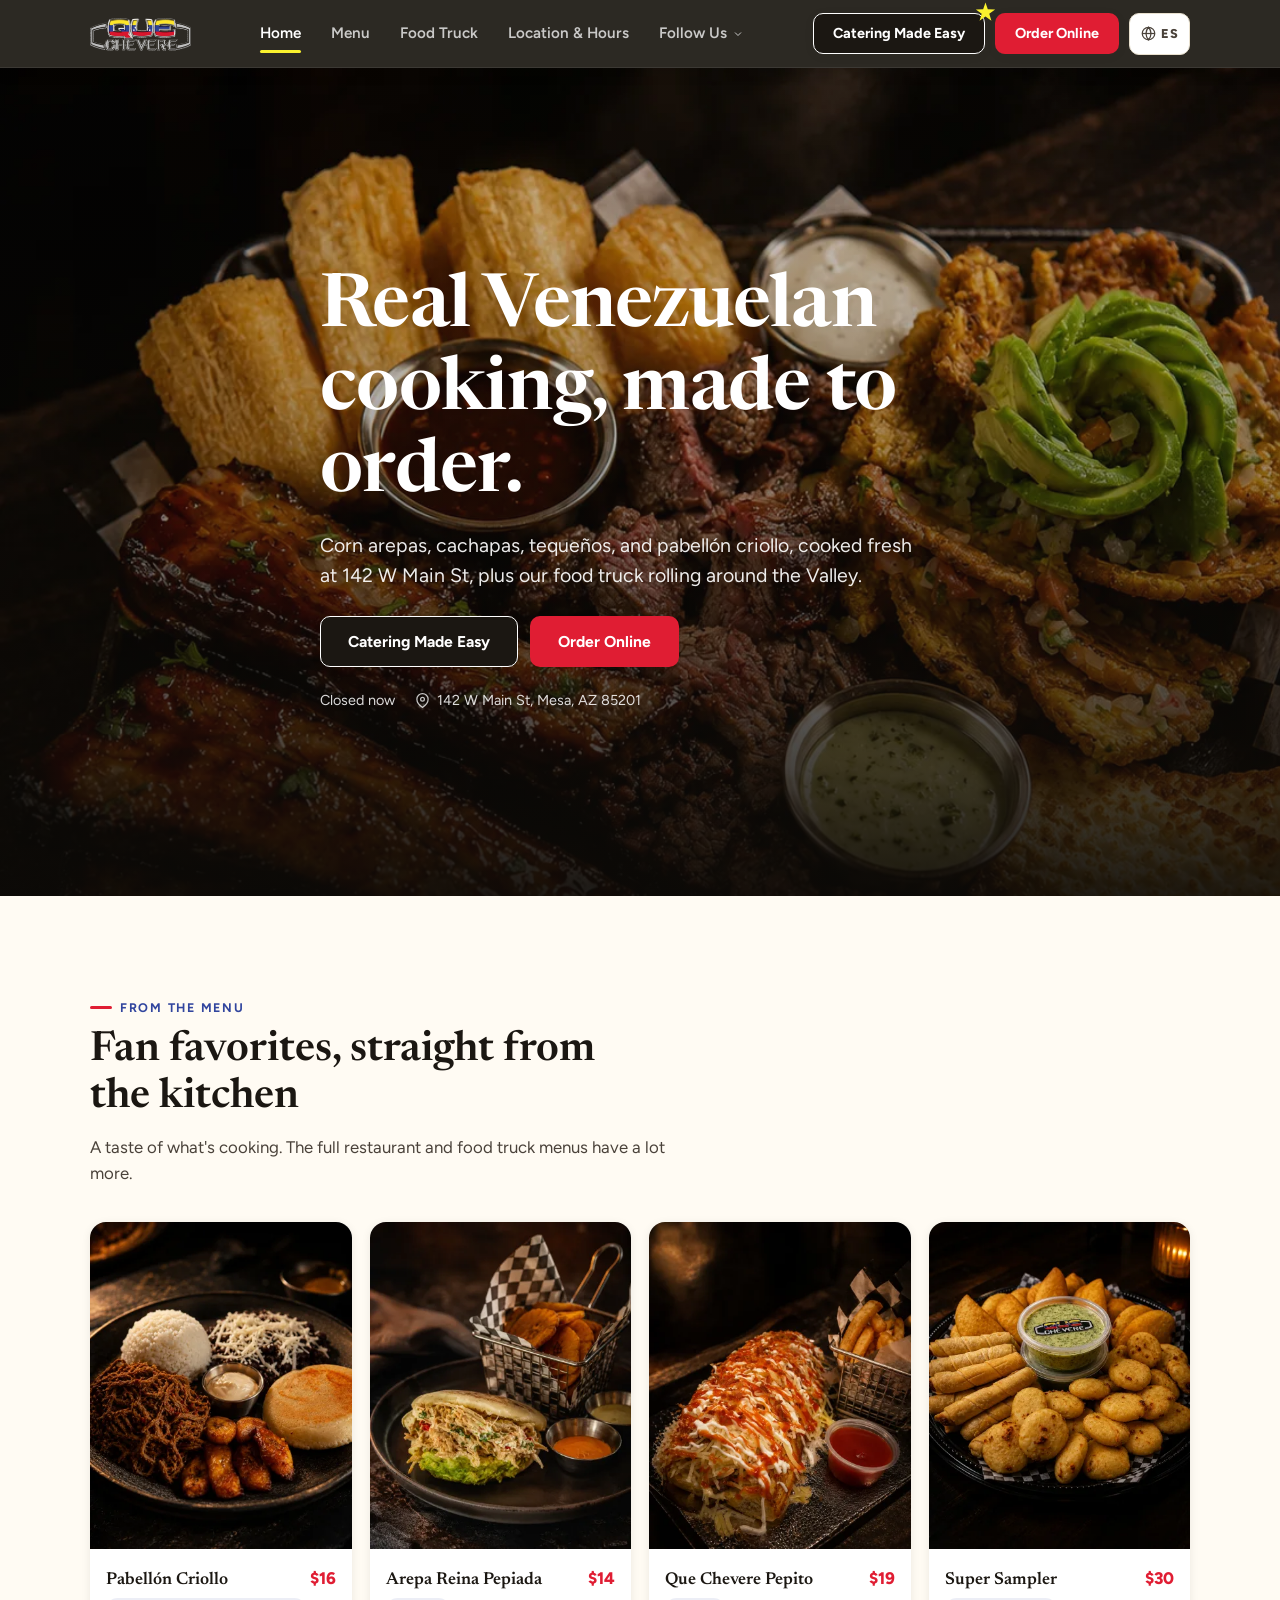
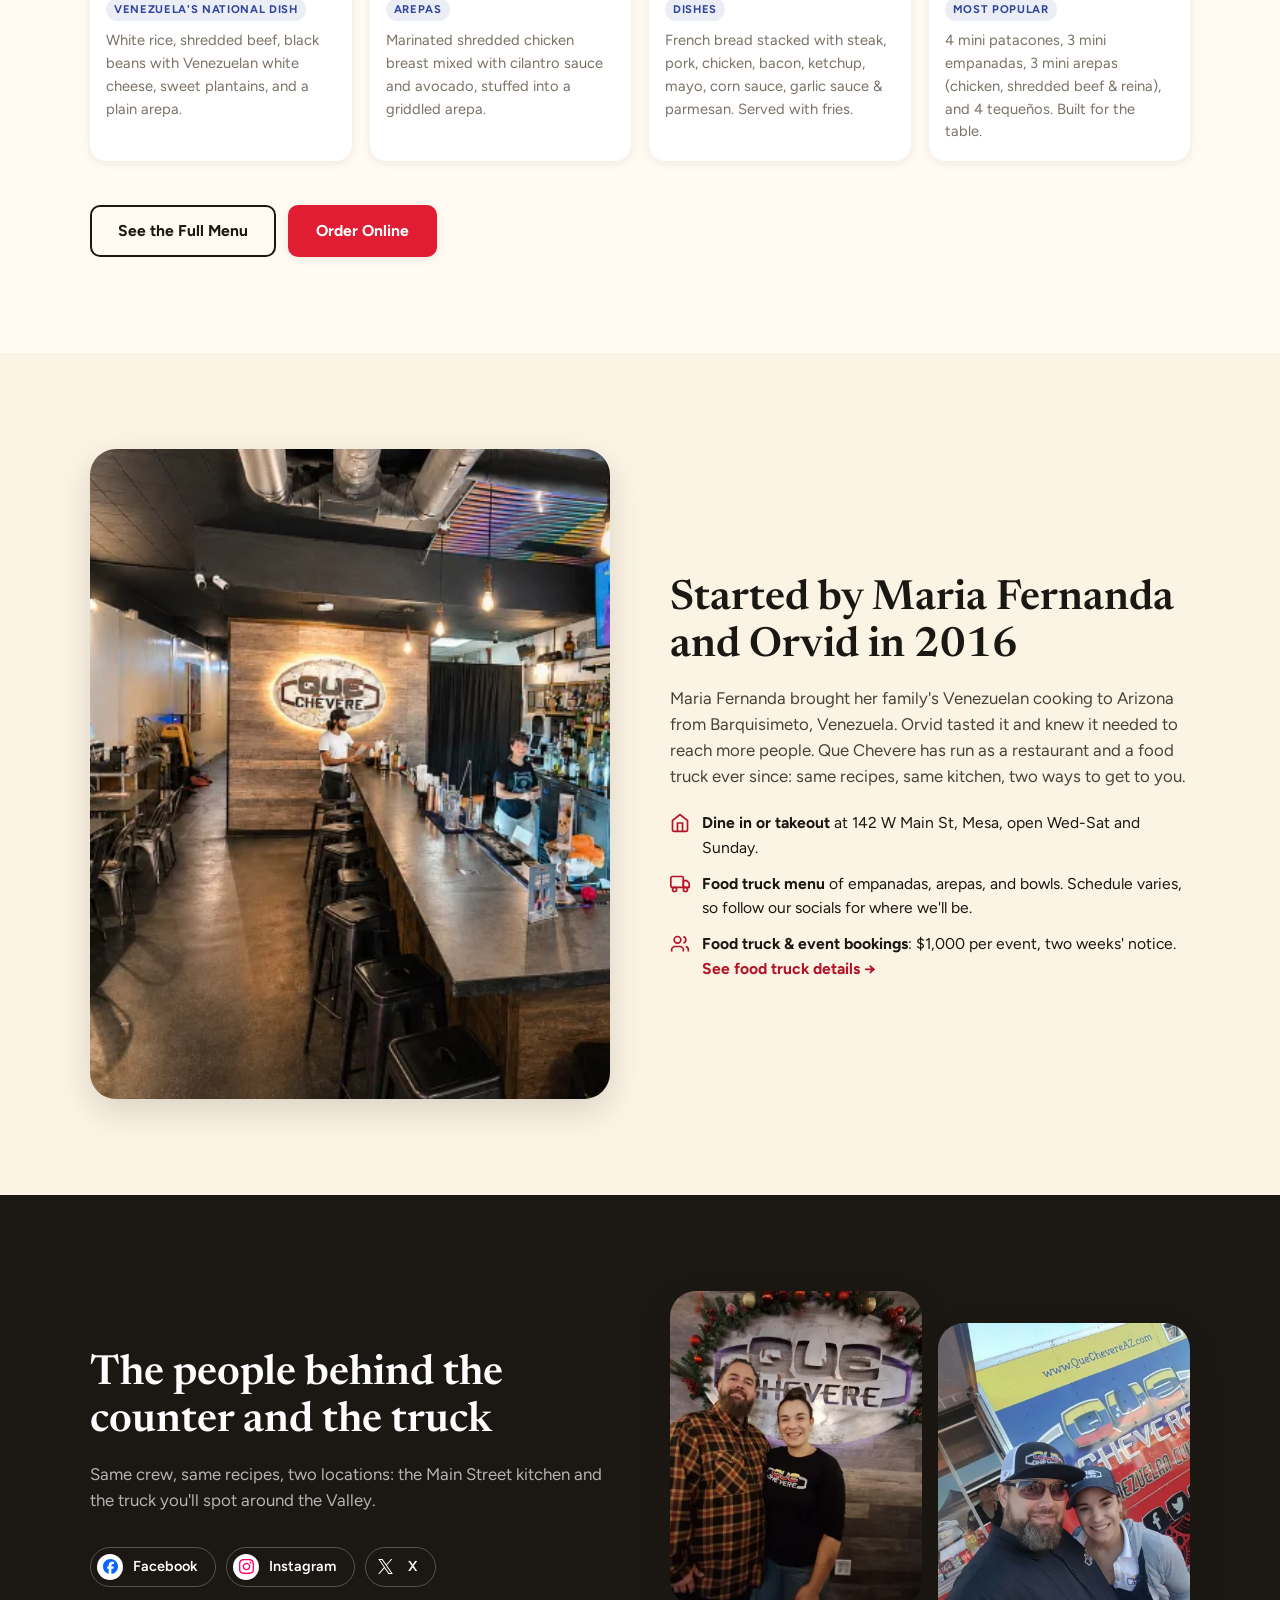
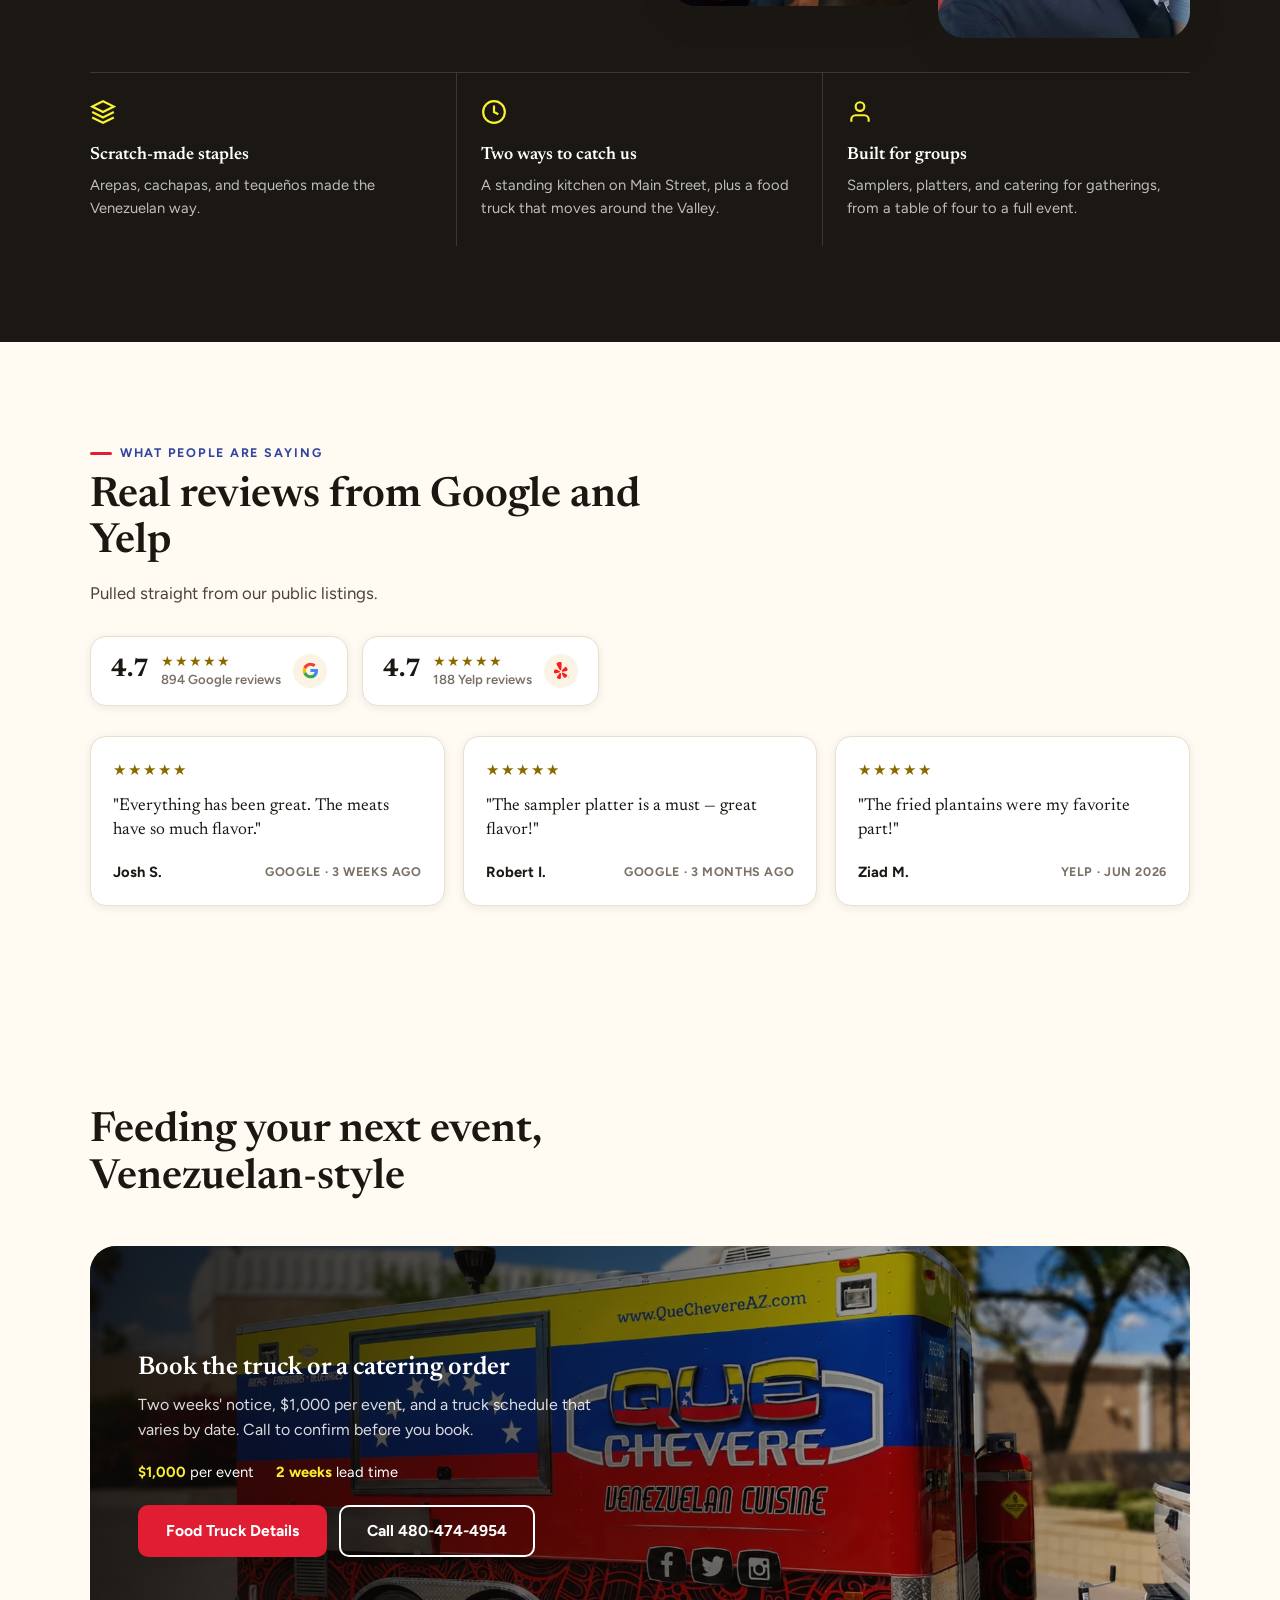
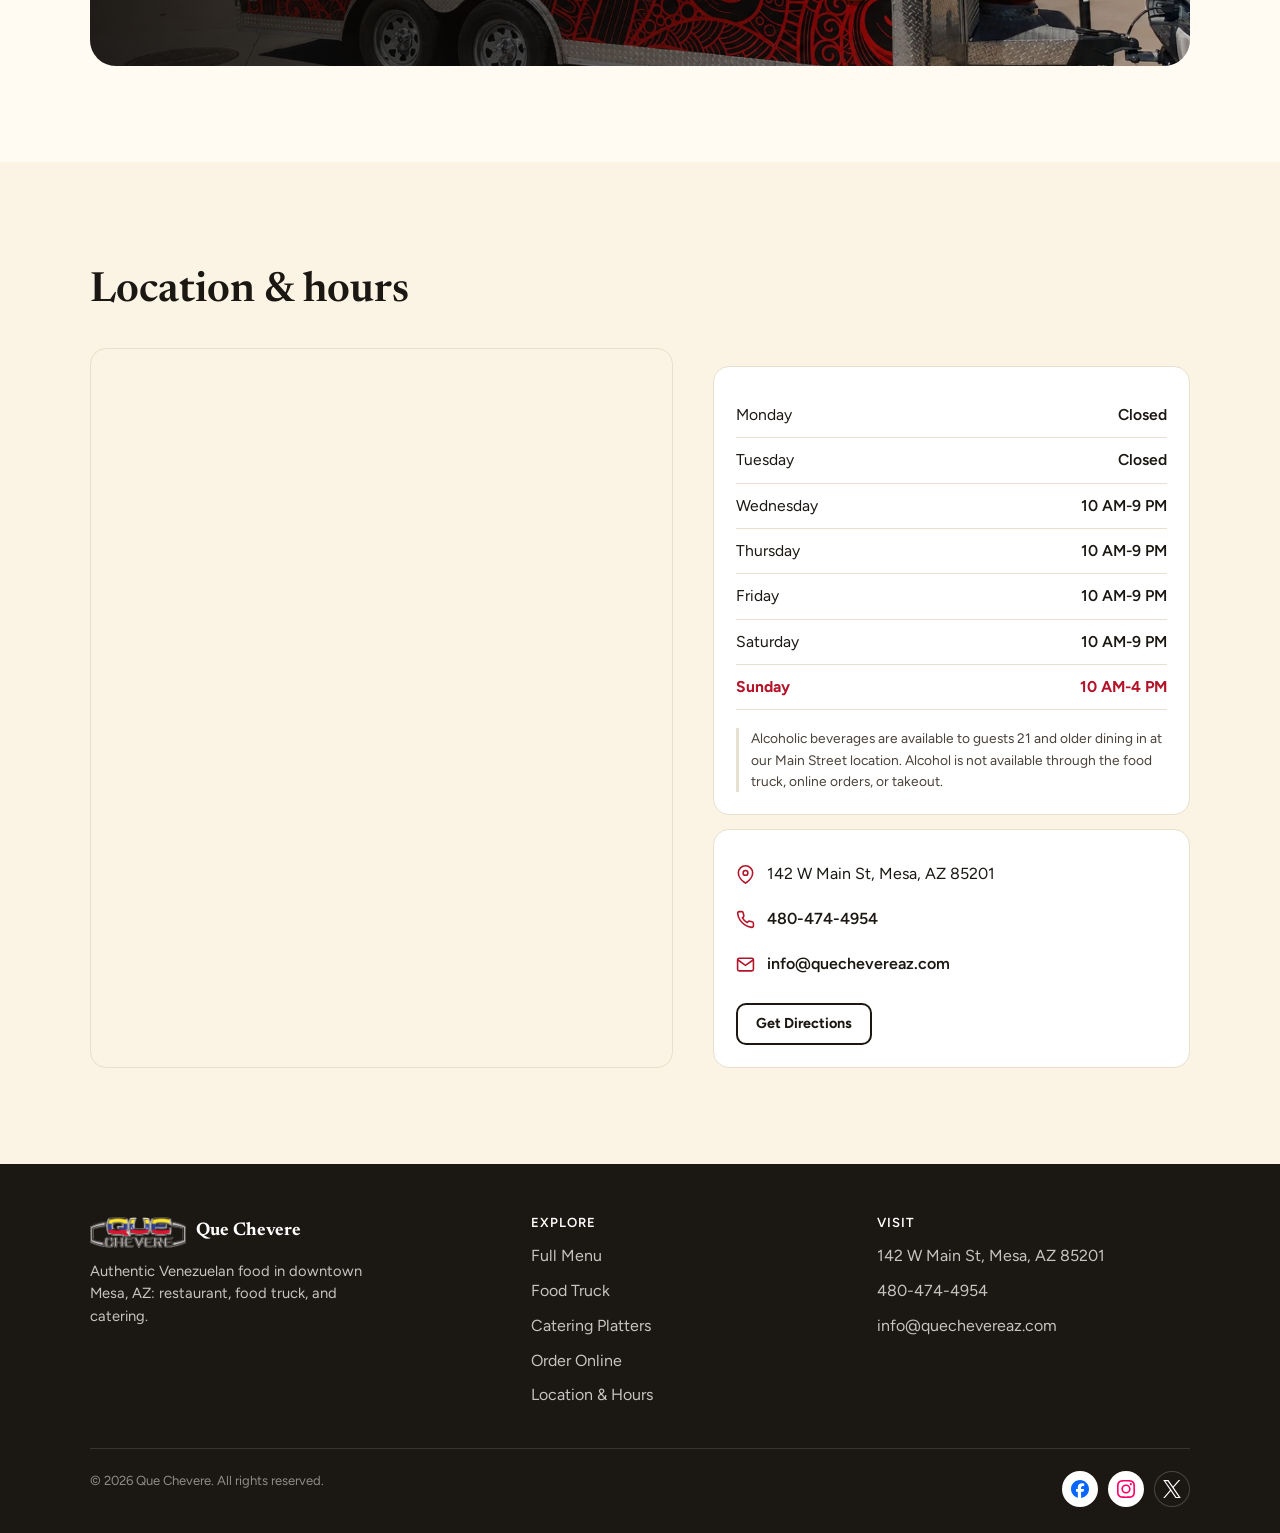
==== commit 04850c3b: "Add a pulsing star badge to the header's Catering Made Easy button Small yellow 5-point star sits on" ====
--- a/index.html
+++ b/index.html
@@ -82,7 +82,10 @@
       </div>
     </nav>
     <div class="header-actions">
-      <a href="platters.html" class="btn btn-sm btn-catering" data-i18n="header.catering">Catering Made Easy</a>
+      <span class="btn-featured-wrap">
+        <a href="platters.html" class="btn btn-sm btn-catering" data-i18n="header.catering">Catering Made Easy</a>
+        <span class="btn-featured-star" aria-hidden="true"></span>
+      </span>
       <a href="https://my-site-109978-105530.square.site/" target="_blank" rel="noopener" class="btn btn-primary btn-sm btn-order" data-i18n="header.order">Order Online</a>
       <button class="lang-toggle" type="button" data-lang-toggle aria-label="Switch to Spanish">
         <svg viewBox="0 0 24 24" fill="none" stroke="currentColor" stroke-width="2" aria-hidden="true"><circle cx="12" cy="12" r="10"/><path d="M2 12h20"/><path d="M12 2a15.3 15.3 0 0 1 4 10 15.3 15.3 0 0 1-4 10 15.3 15.3 0 0 1-4-10 15.3 15.3 0 0 1 4-10z"/></svg>
--- a/assets/css/style.css
+++ b/assets/css/style.css
@@ -164,6 +164,29 @@
 .btn-catering { background: var(--ink); color: var(--white); box-shadow: var(--shadow-sm); outline: 1px solid var(--white); outline-offset: -1px; }
 .btn-catering:hover { background: var(--ink-soft); box-shadow: var(--shadow-md); }
 .btn-sm { padding: 11px 18px; font-size: 0.9rem; }
+
+.btn-featured-wrap { position: relative; }
+.btn-featured-wrap .btn-catering { animation: featured-outline-pulse 2.2s ease-in-out infinite; }
+.btn-featured-star {
+  position: absolute;
+  top: -11px;
+  right: -11px;
+  width: 22px;
+  height: 22px;
+  background: var(--yellow);
+  clip-path: polygon(50.00% 4.00%, 60.58% 35.44%, 93.75% 35.79%, 67.12% 55.56%, 77.04% 87.21%, 50.00% 68.00%, 22.96% 87.21%, 32.88% 55.56%, 6.25% 35.79%, 39.42% 35.44%);
+  filter: drop-shadow(0 2px 3px rgba(27, 23, 18, 0.35));
+  animation: featured-star-pulse 2.2s ease-in-out infinite;
+  pointer-events: none;
+}
+@keyframes featured-outline-pulse {
+  0%, 100% { outline-color: var(--white); }
+  50% { outline-color: var(--yellow); }
+}
+@keyframes featured-star-pulse {
+  0%, 100% { transform: scale(1); }
+  50% { transform: scale(1.18); }
+}
 .btn-block { width: 100%; }
 
 .cta-row {
@@ -261,8 +284,10 @@
 .nav-dropdown__panel svg { width: 18px; height: 18px; flex-shrink: 0; }
 
 .header-actions { display: flex; align-items: center; gap: 10px; }
-.header-actions .btn { display: none; }
-@media (min-width: 700px) { .header-actions .btn-catering, .header-actions .btn-order { display: inline-flex; } }
+.header-actions .btn, .header-actions .btn-featured-wrap { display: none; }
+@media (min-width: 700px) {
+  .header-actions .btn-catering, .header-actions .btn-order, .header-actions .btn-featured-wrap { display: inline-flex; }
+}
 
 .nav-toggle {
   display: inline-flex;
